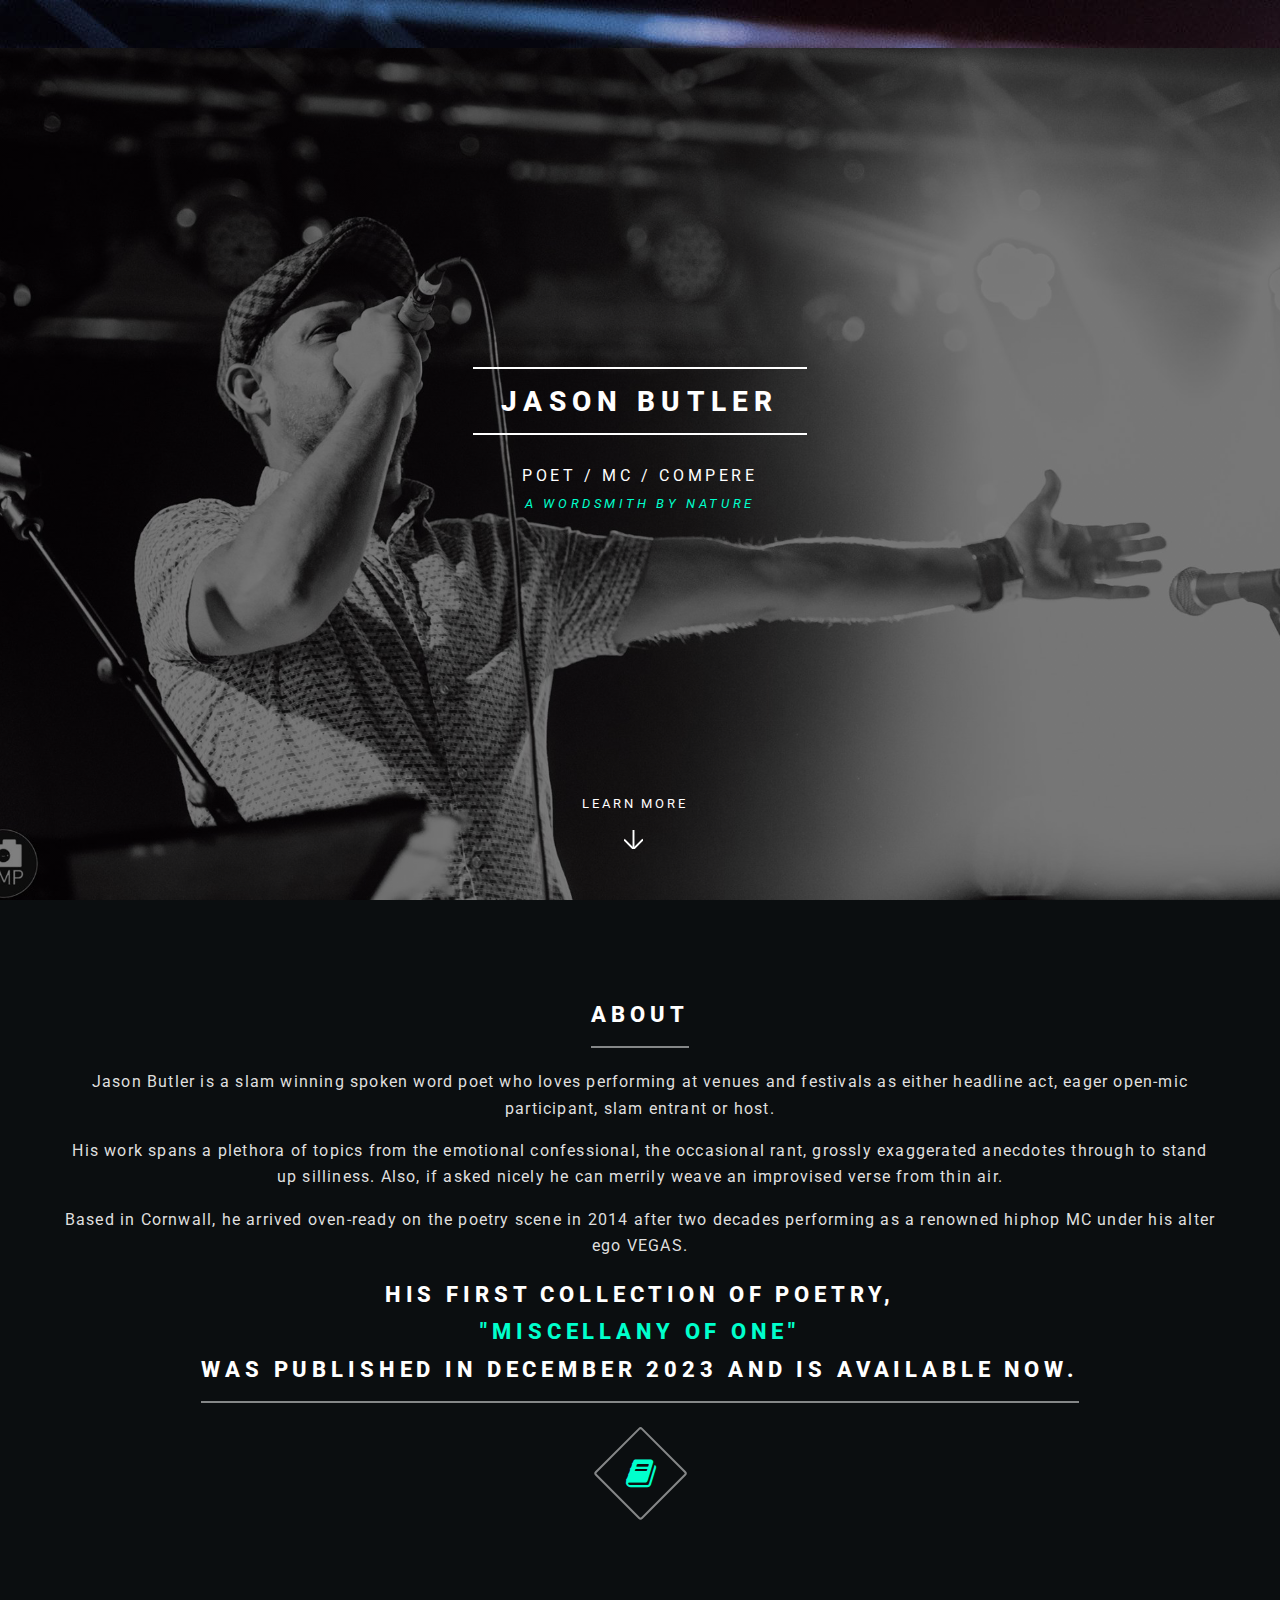
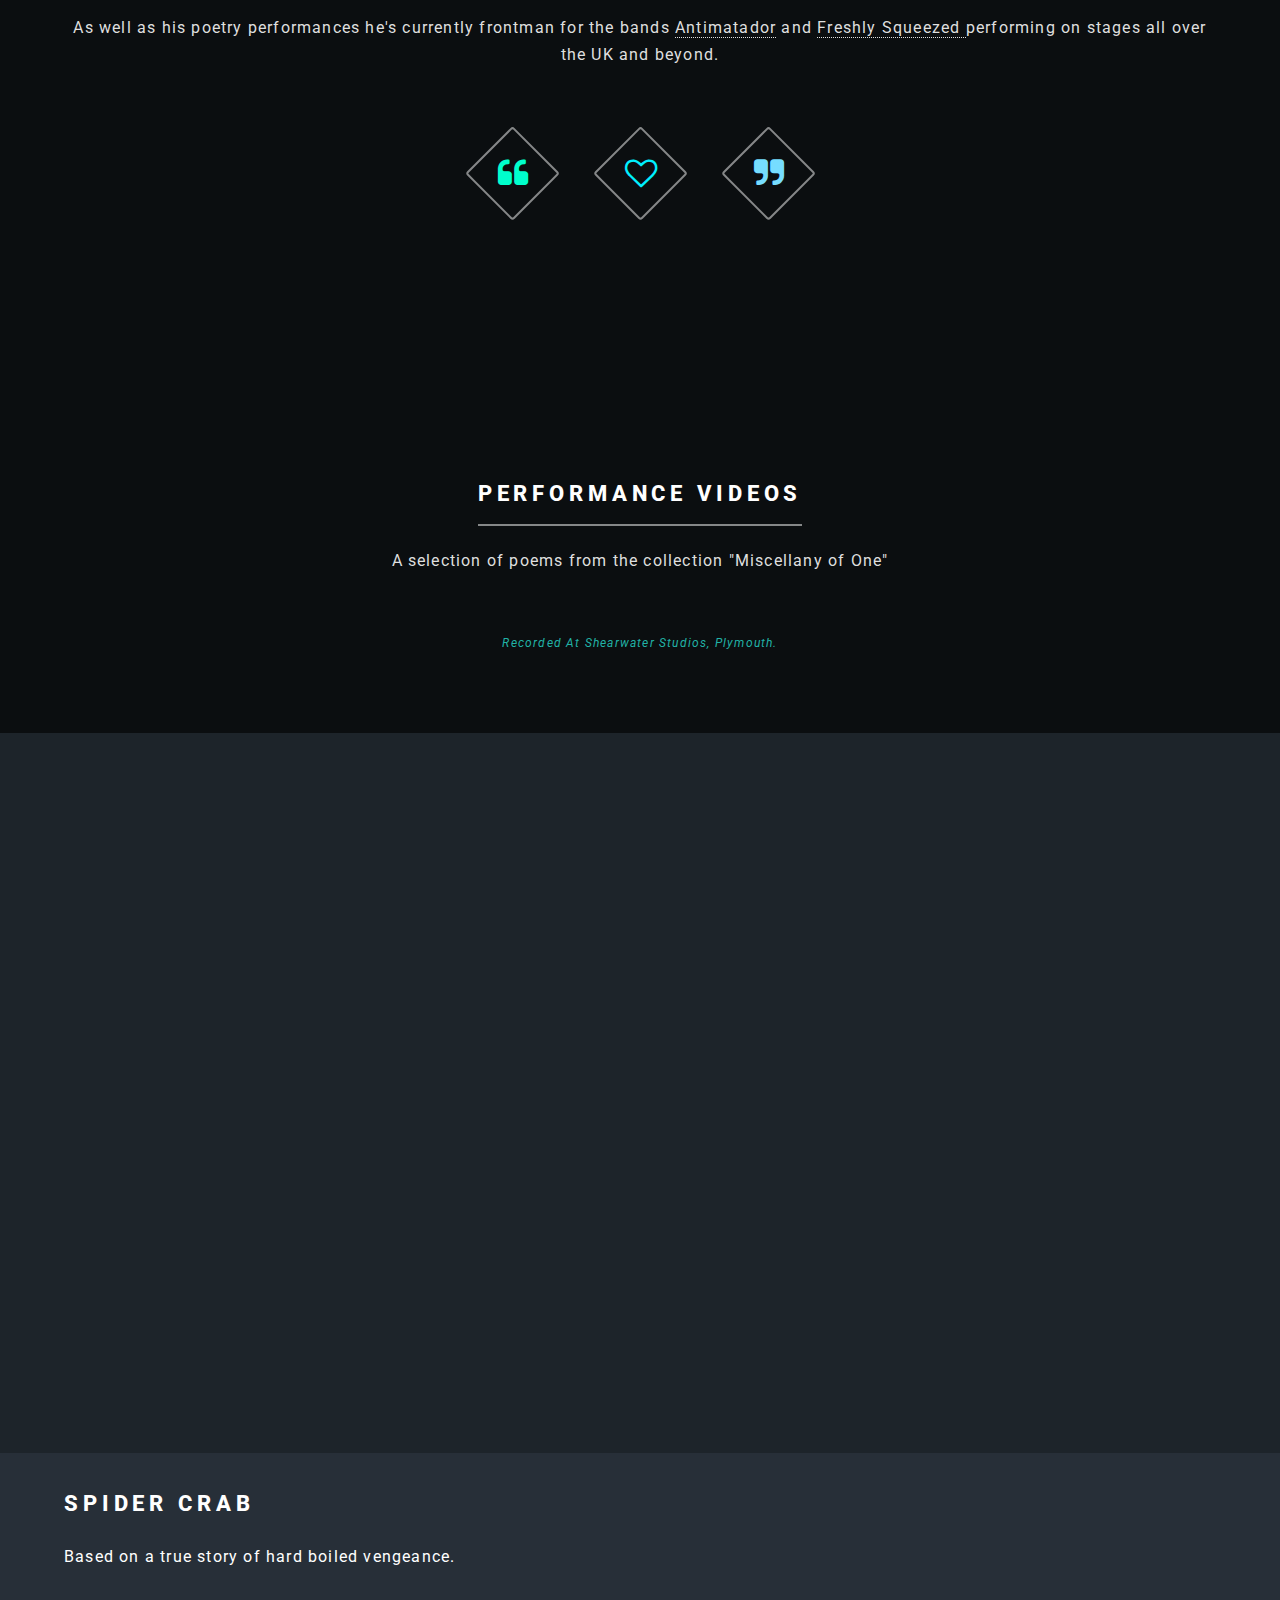
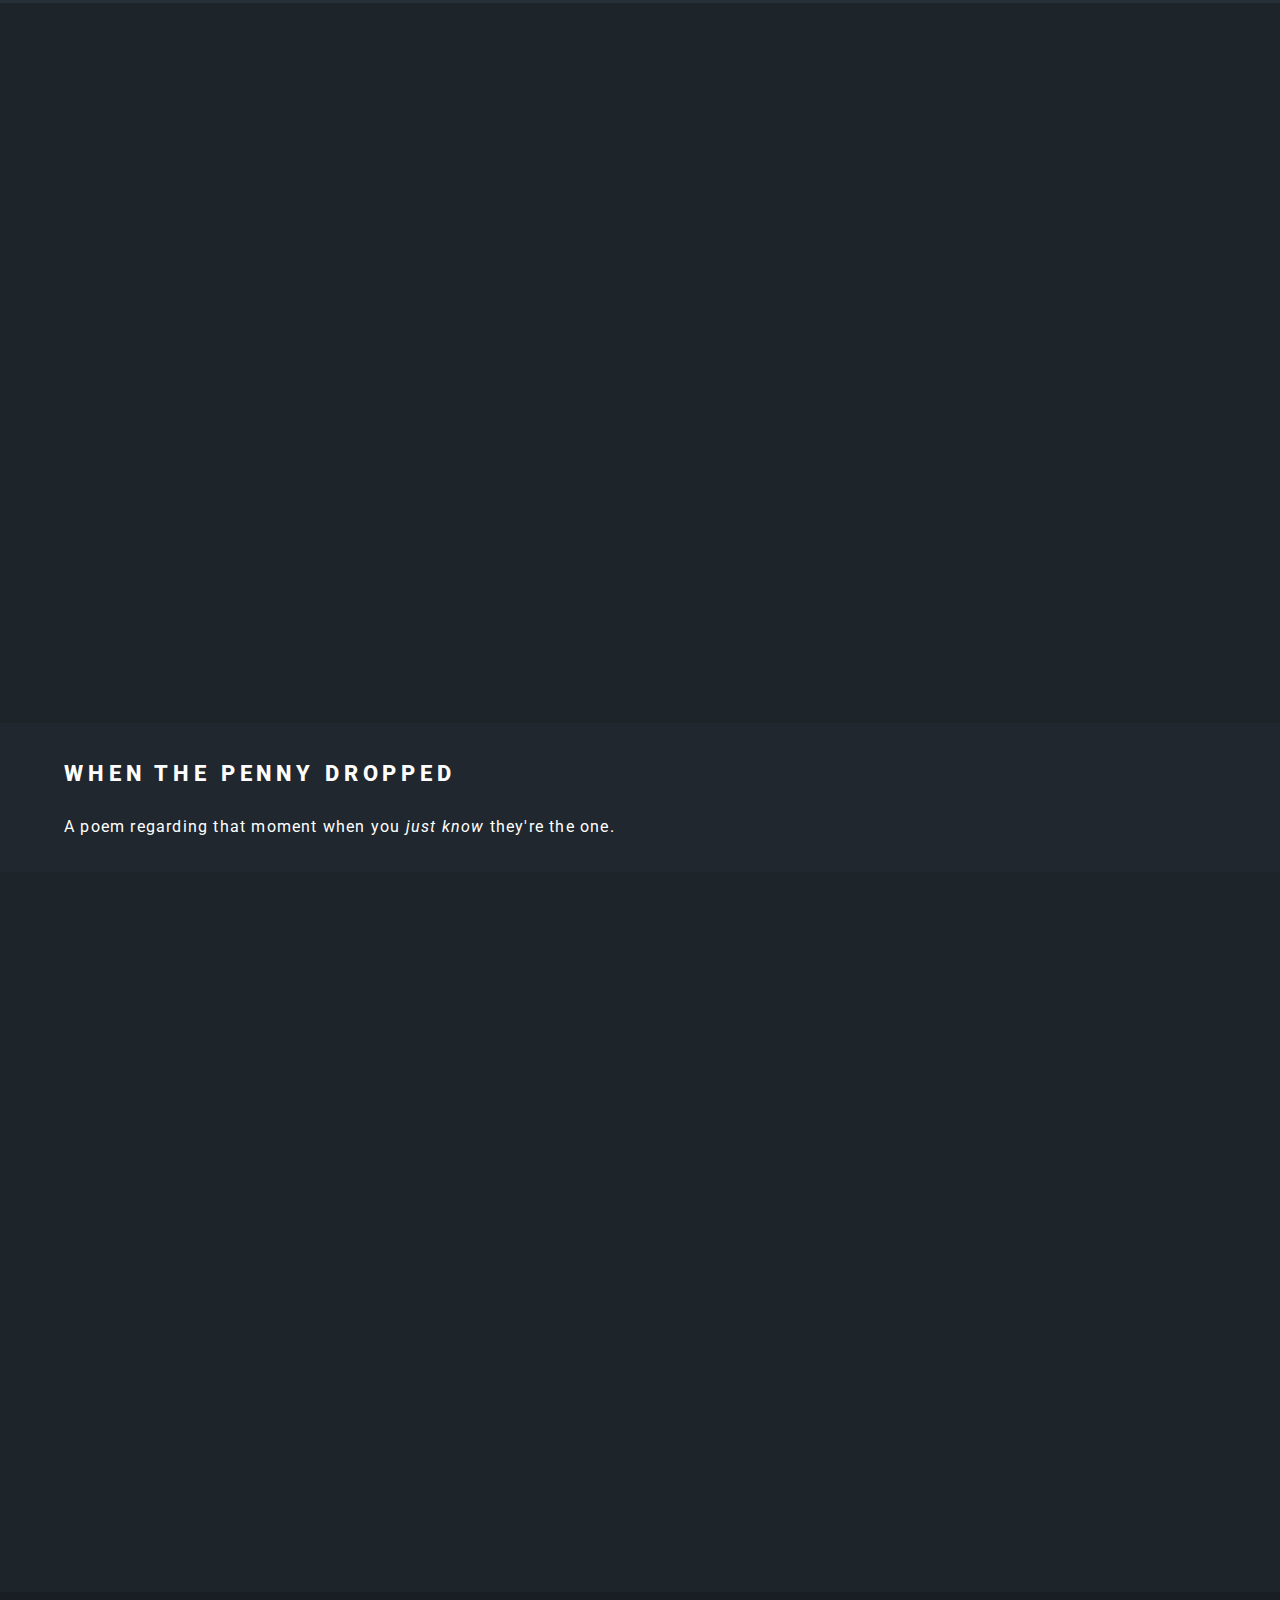
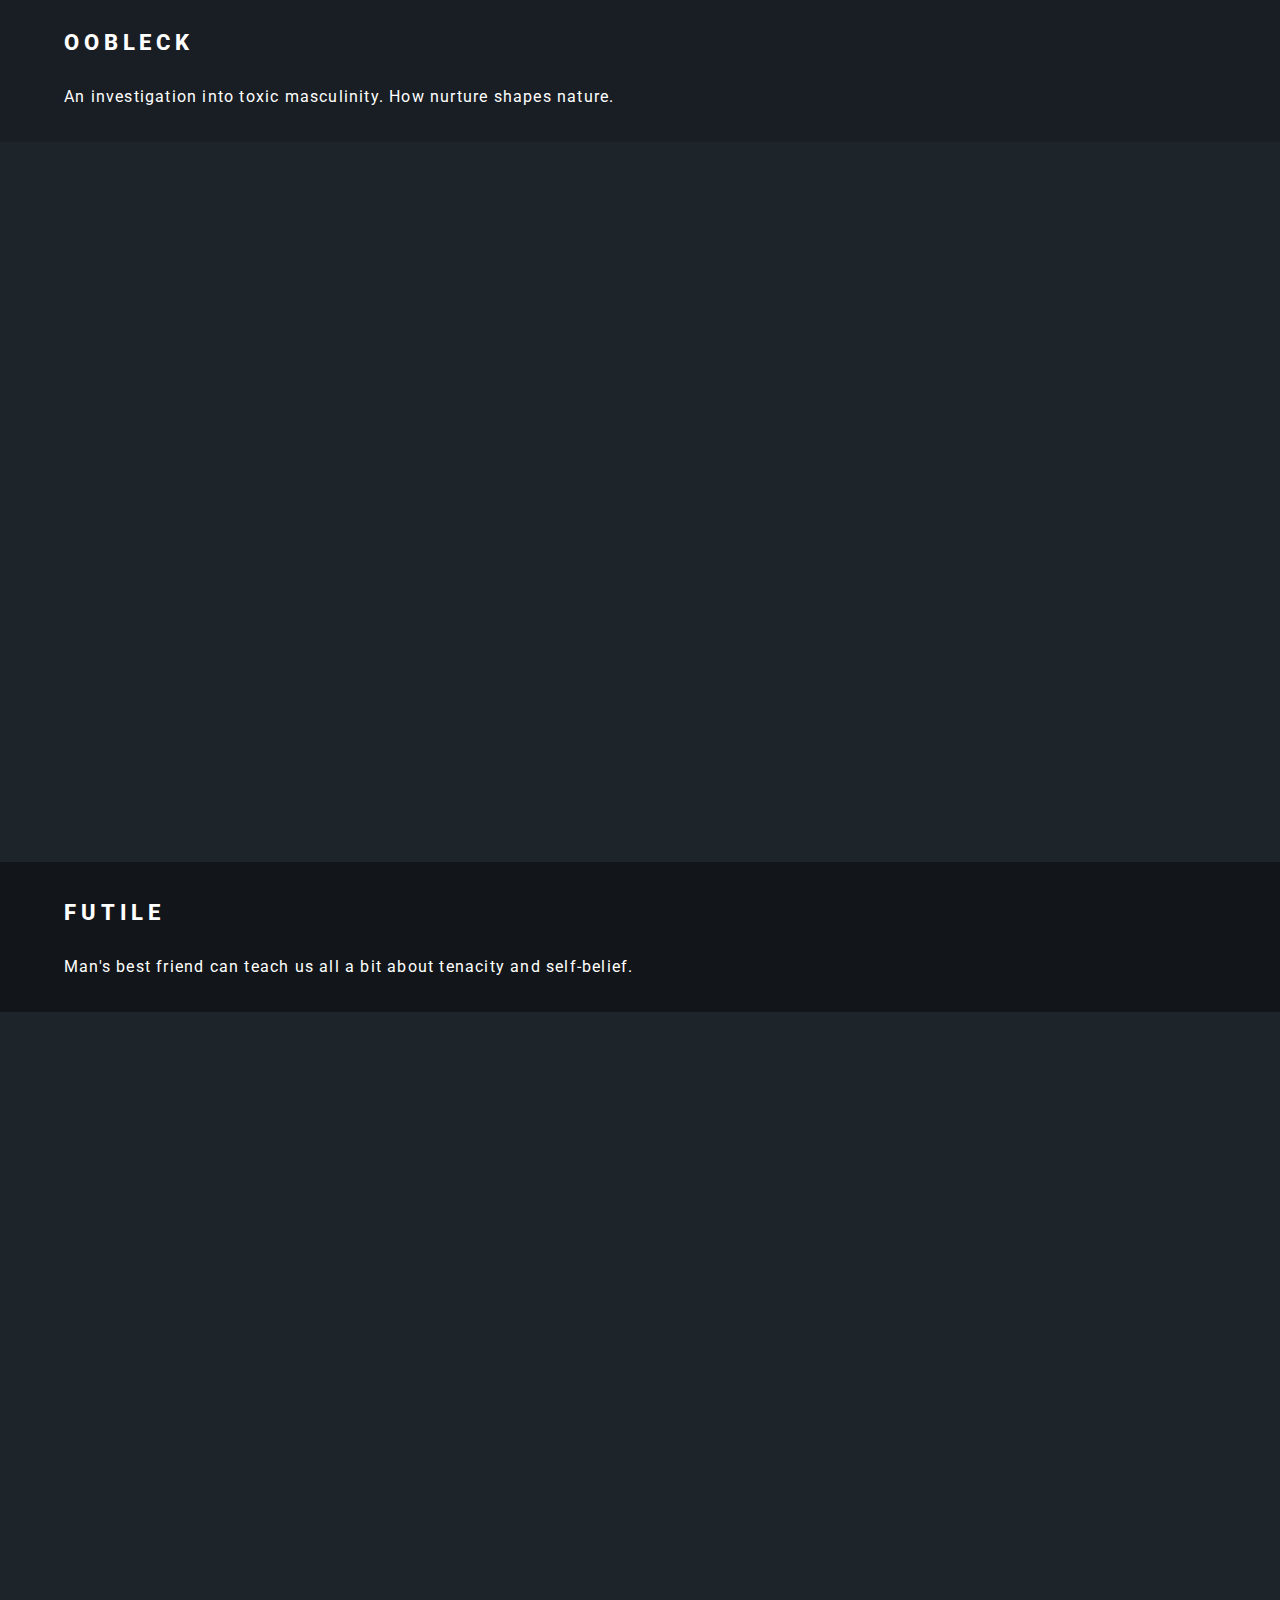
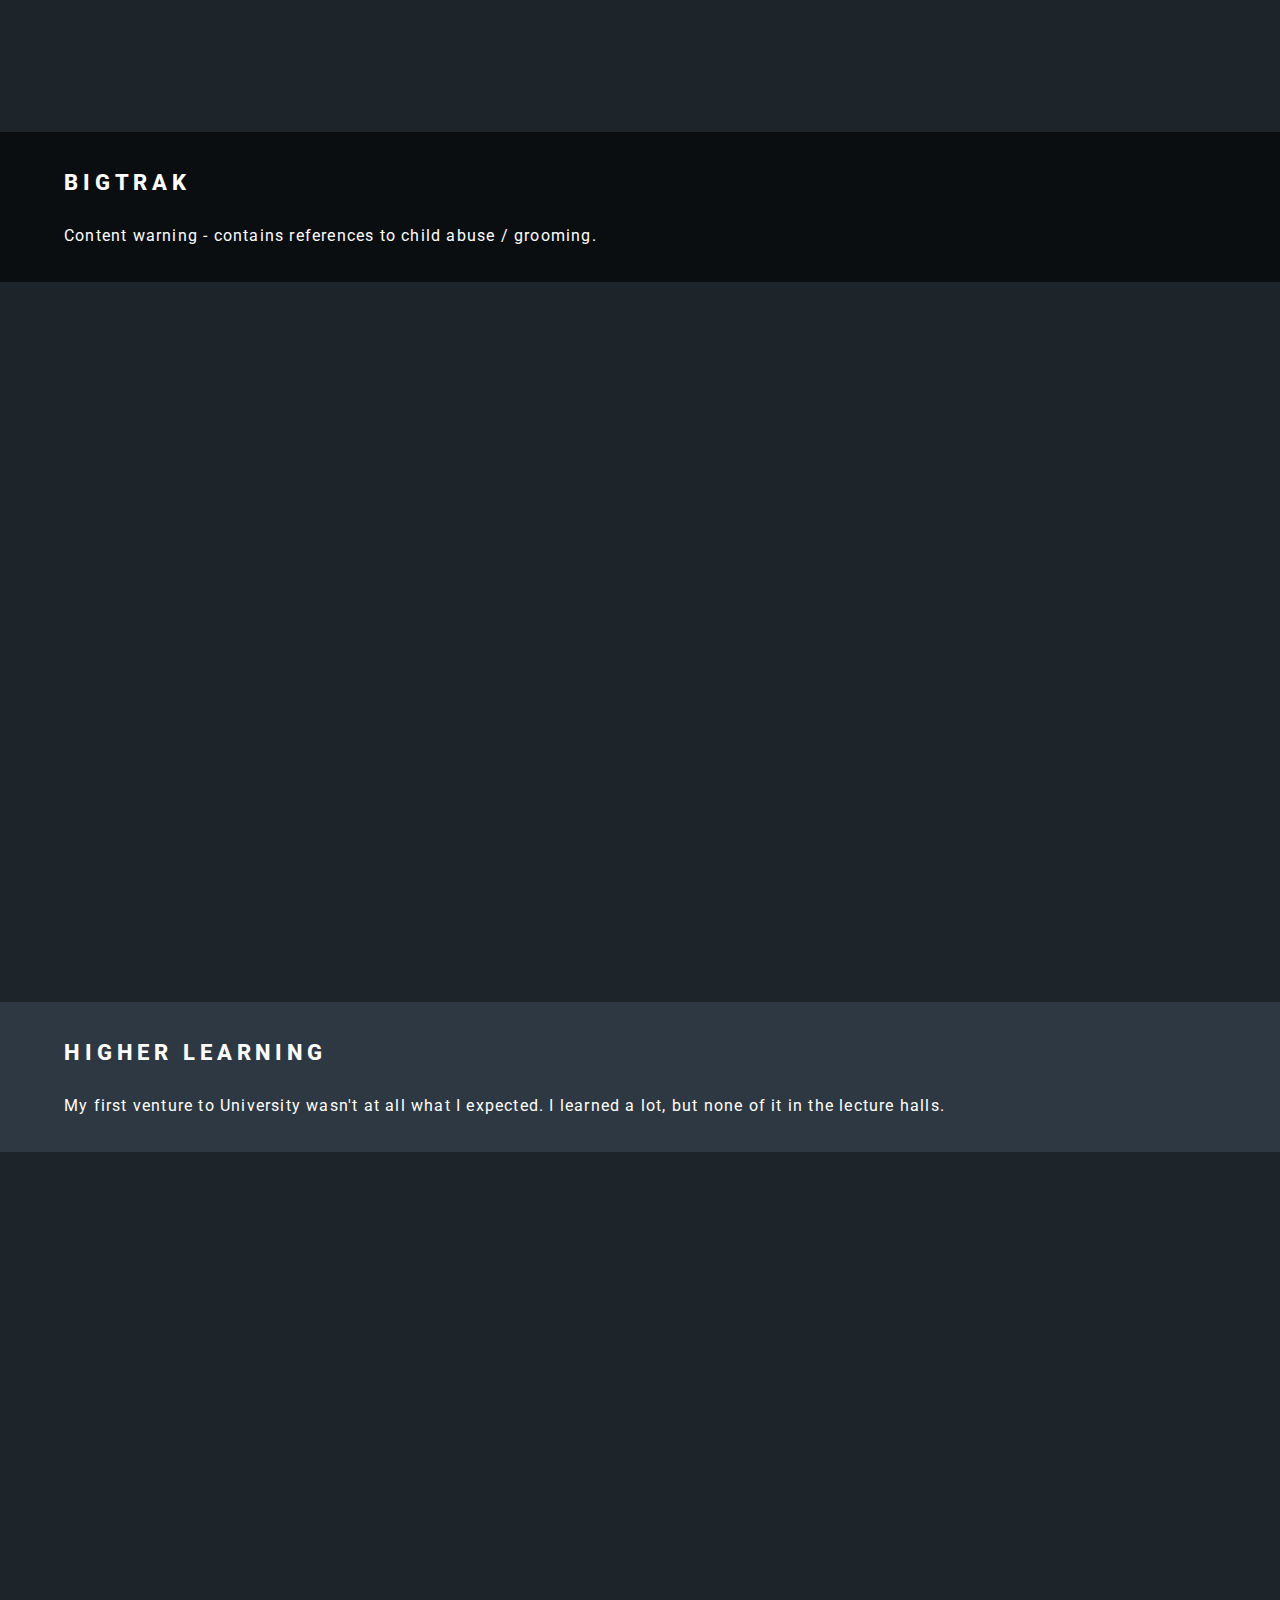
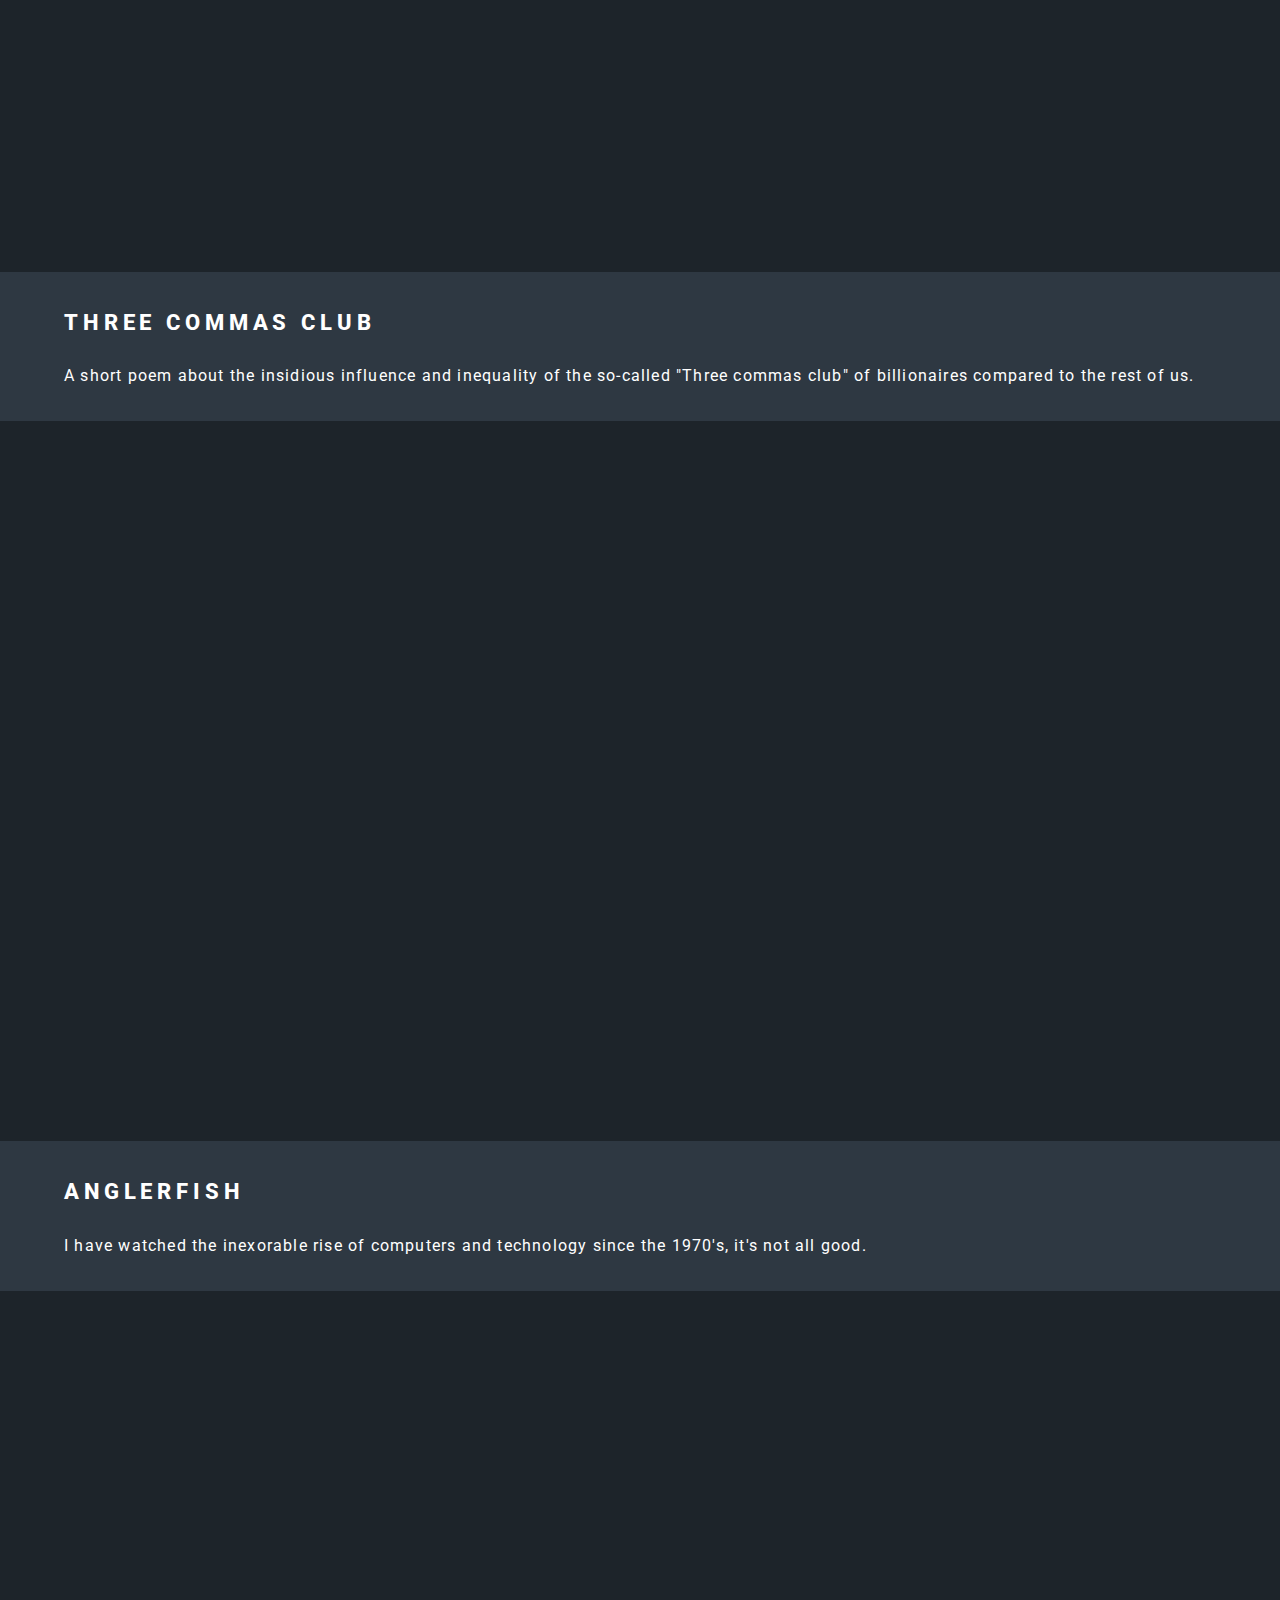
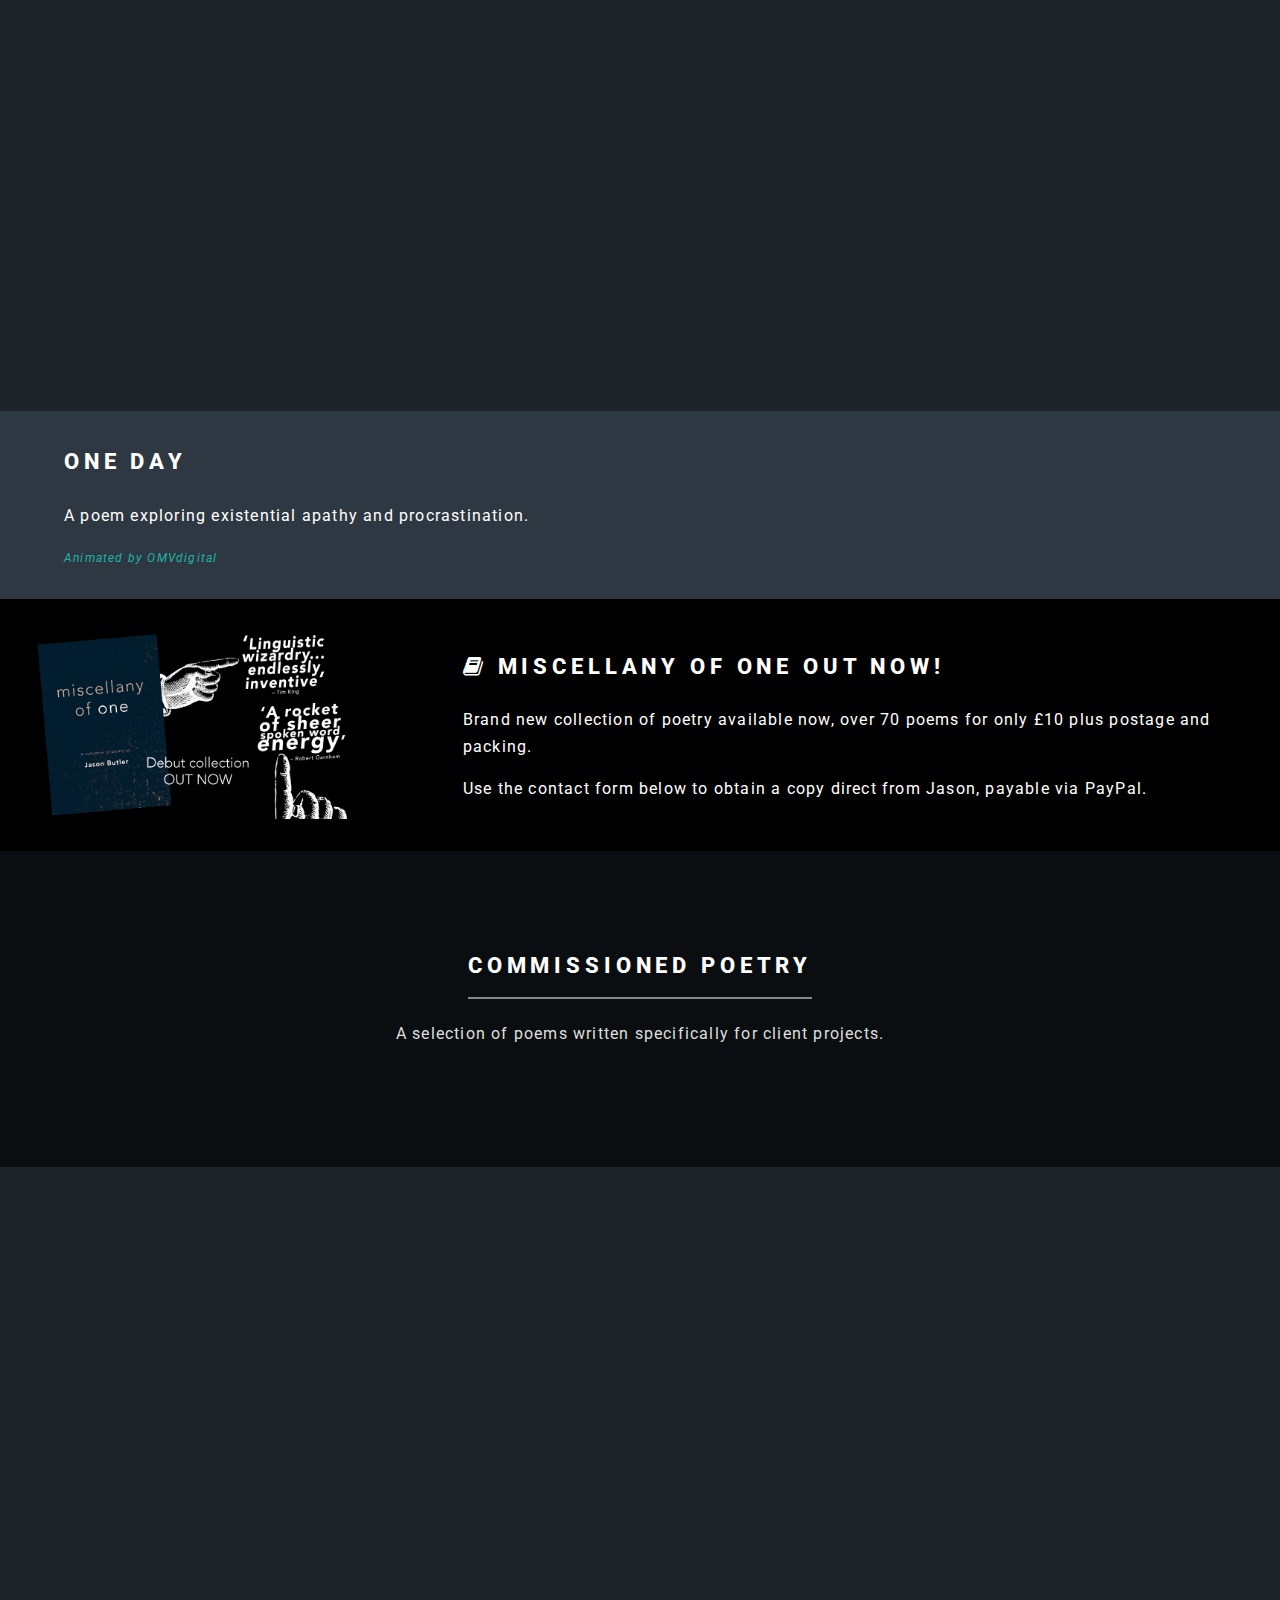
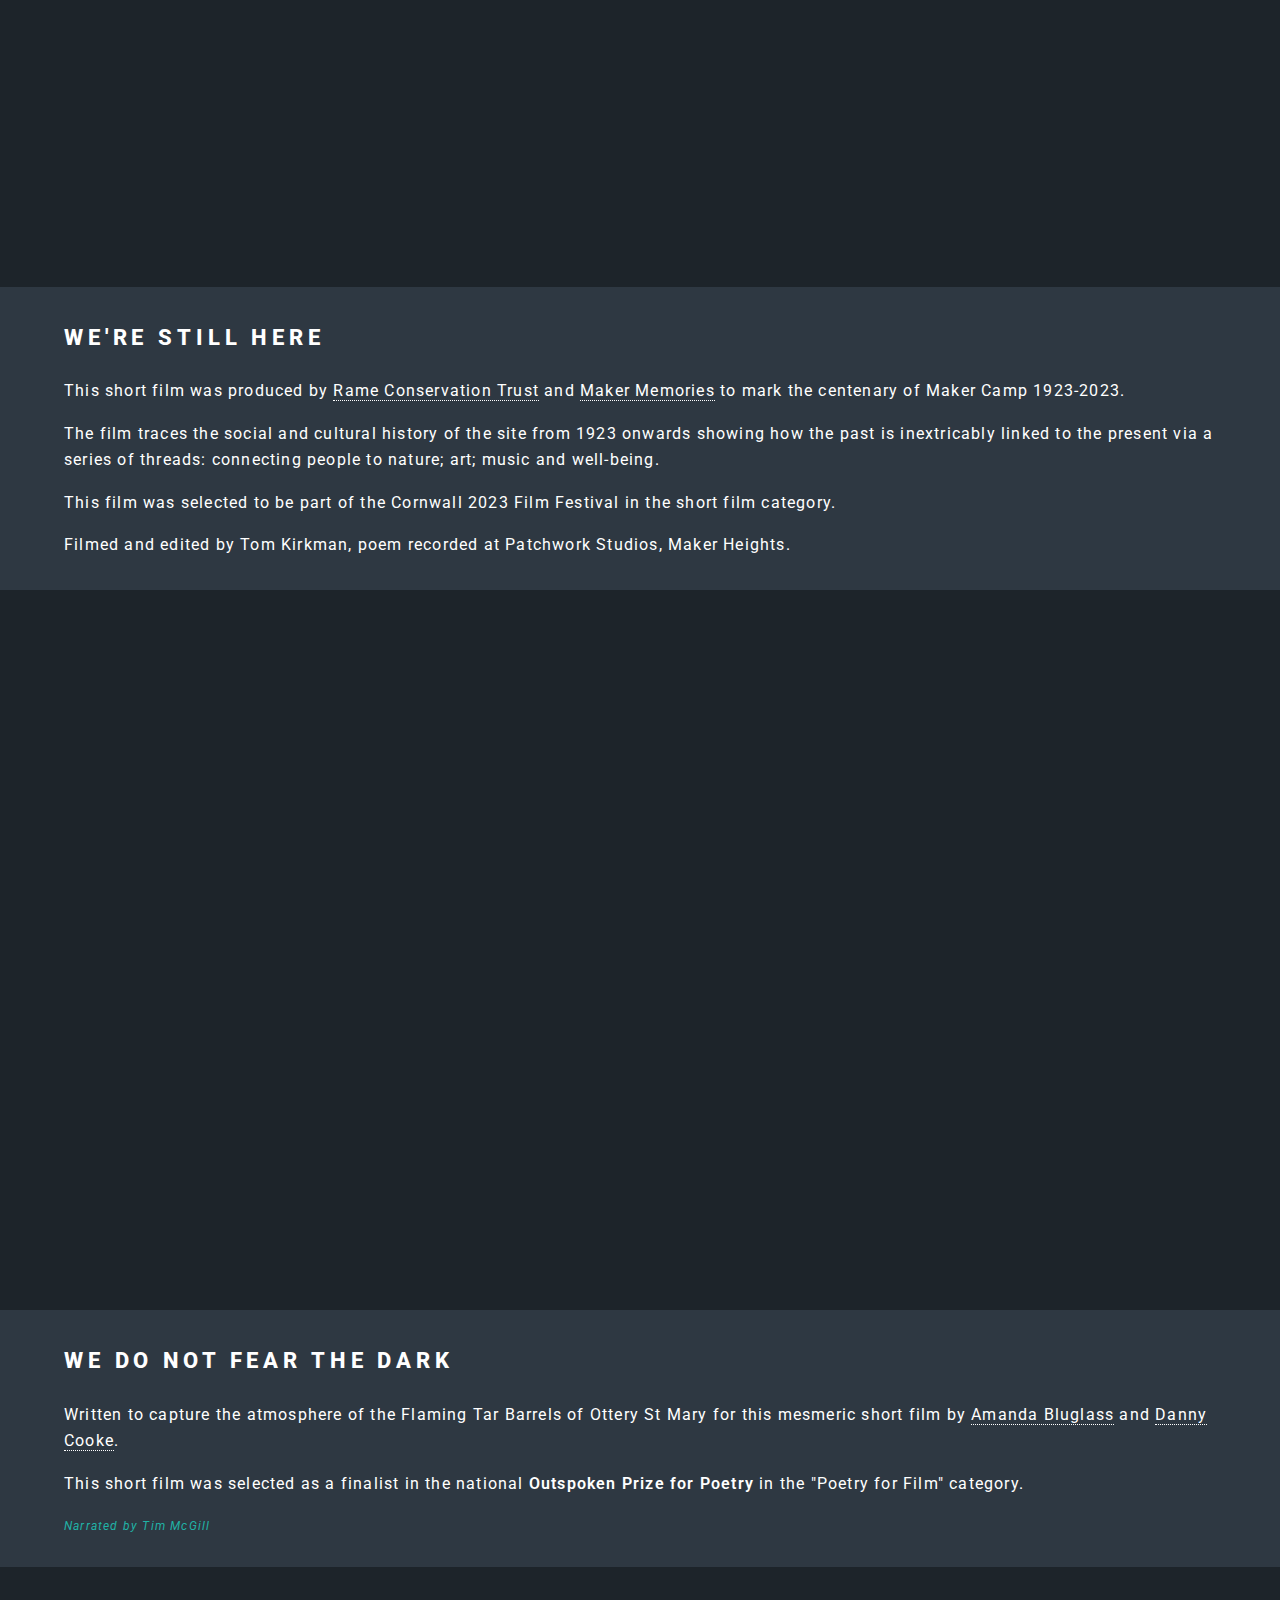
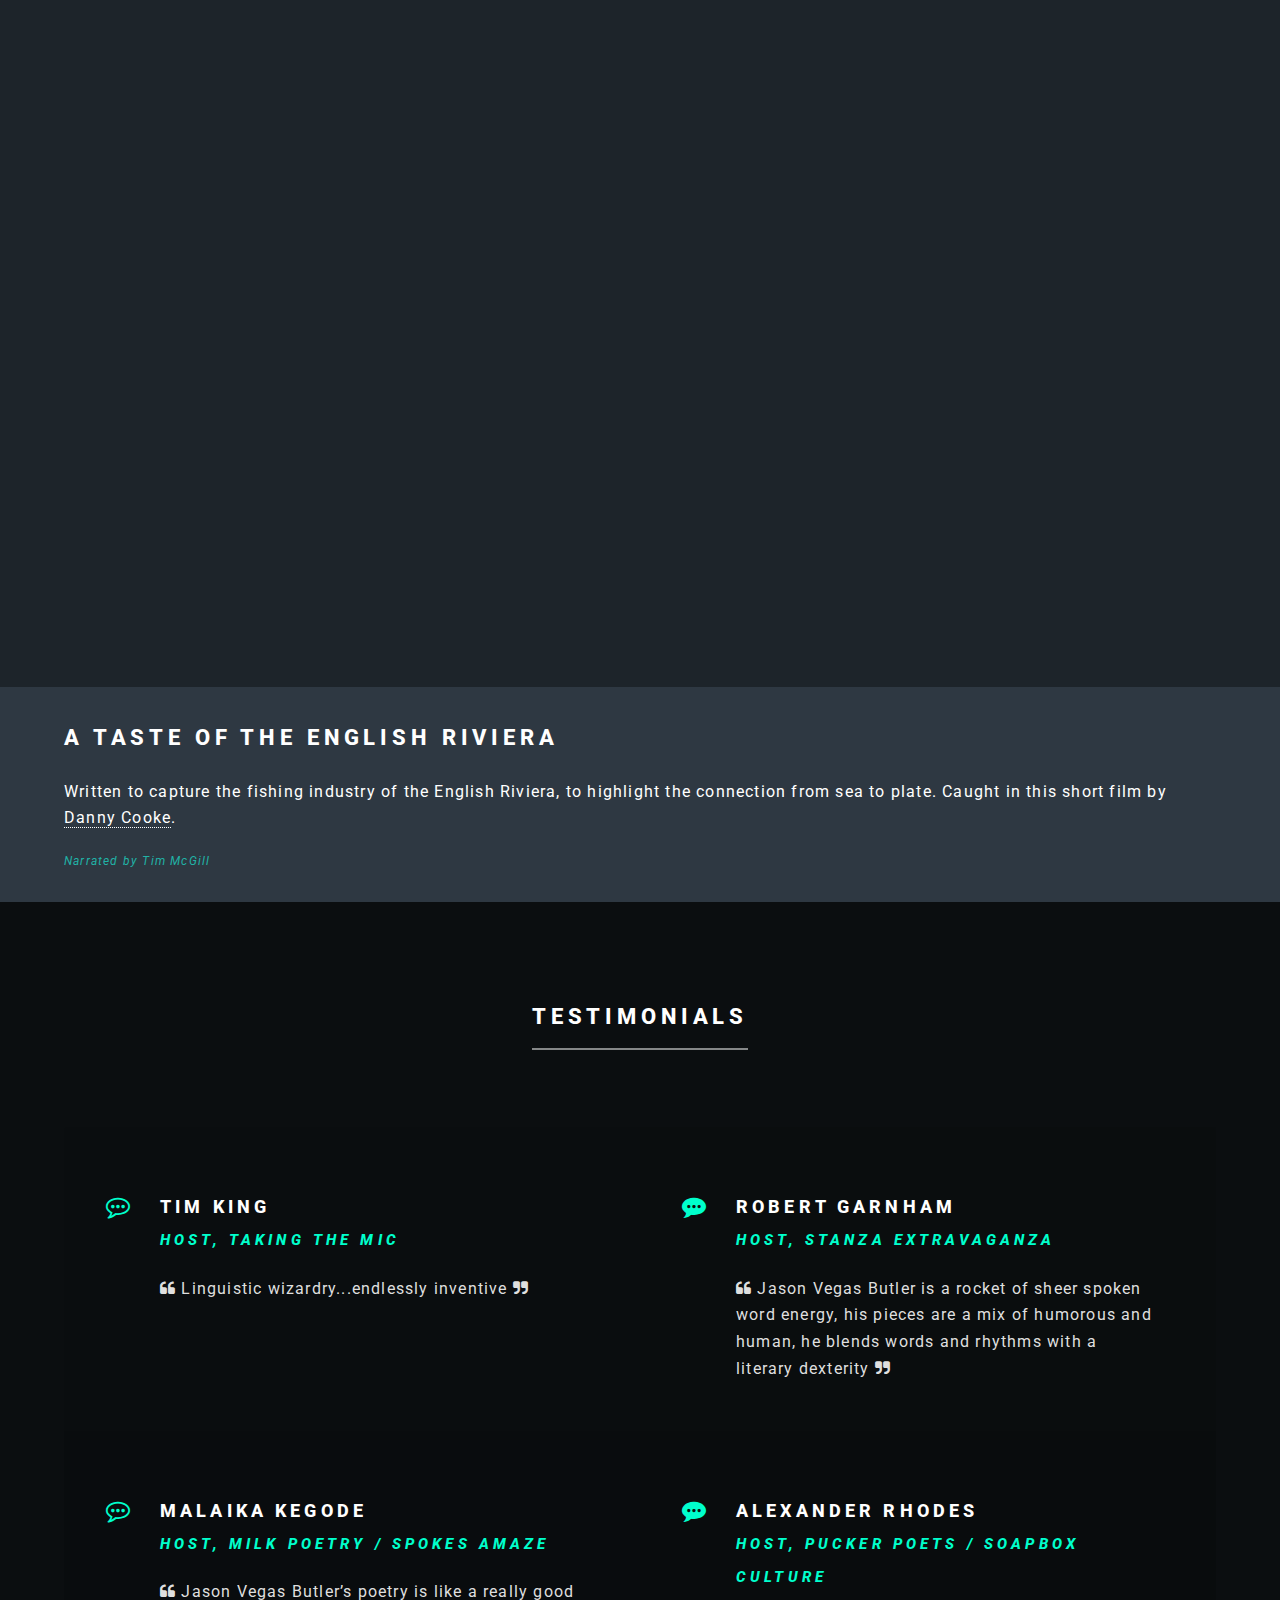
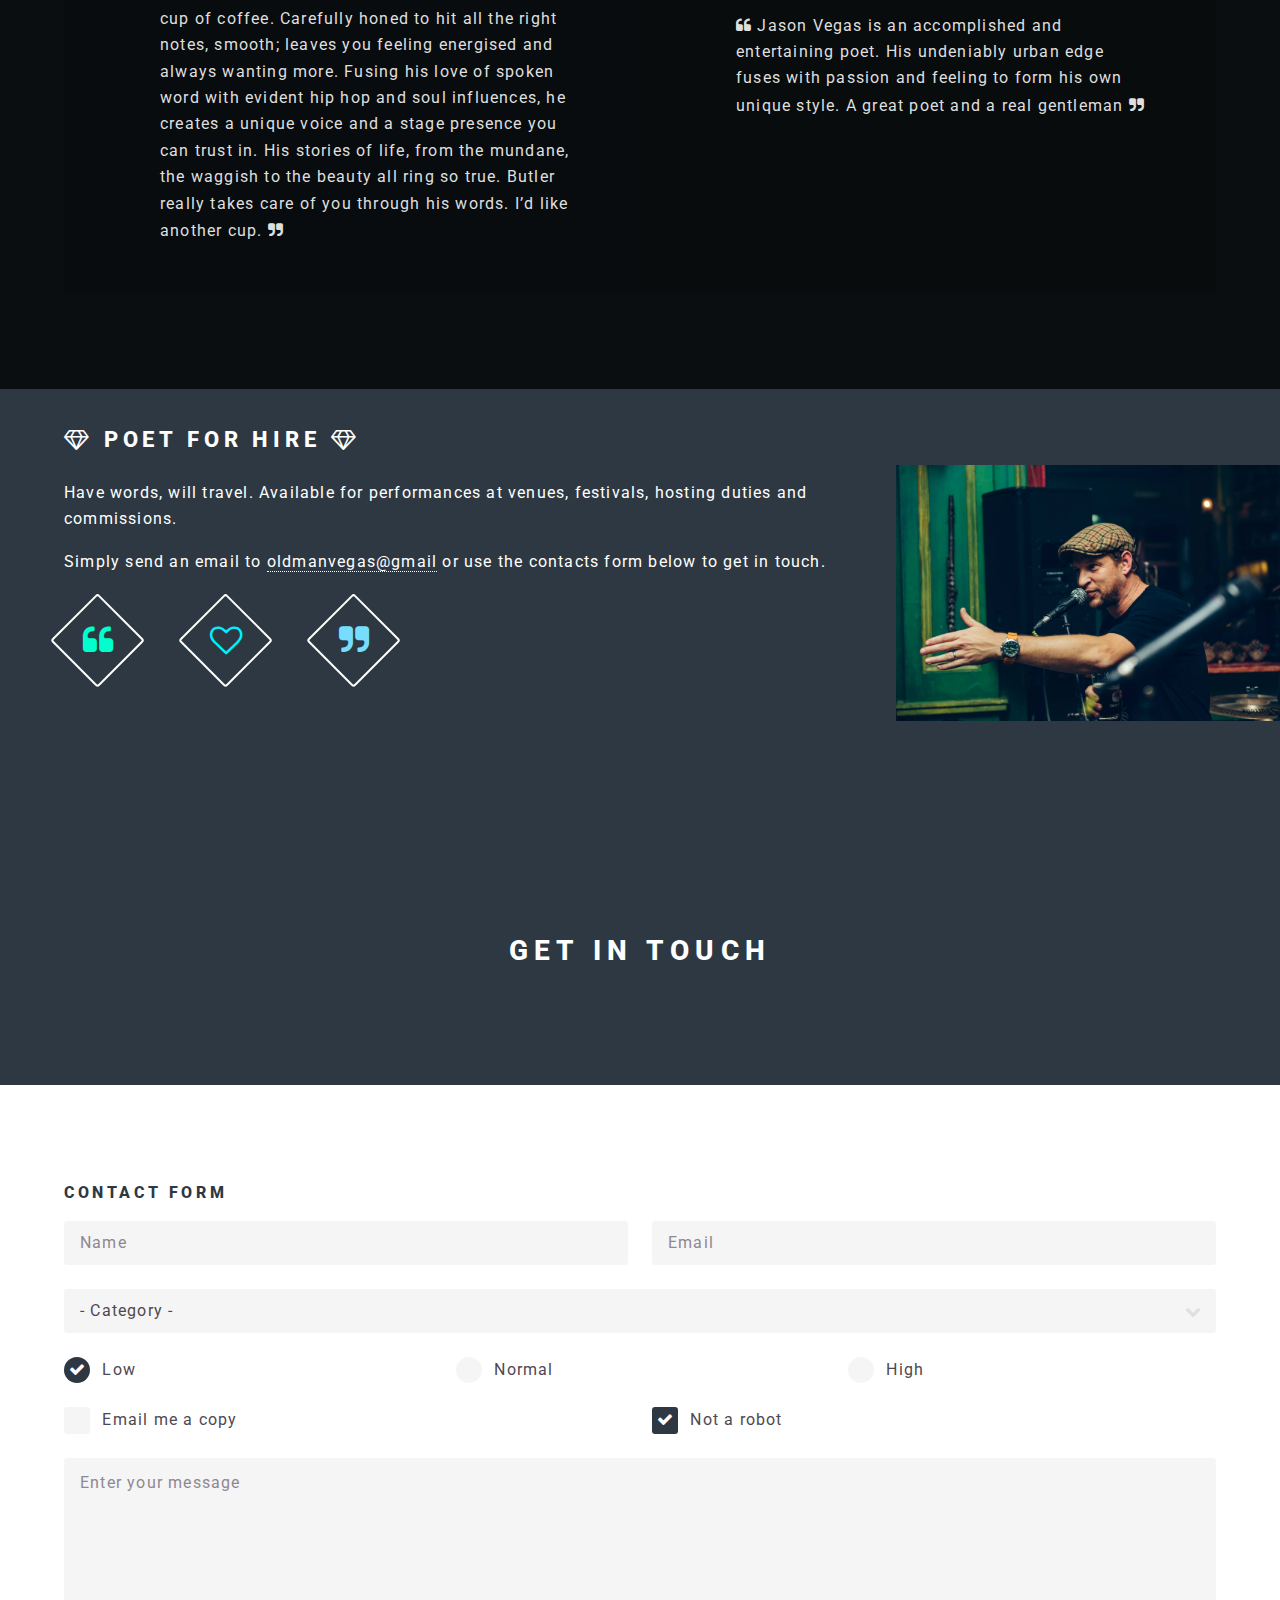
==== index.html @ 1f4b375e "Update index.html" ====
<!DOCTYPE HTML>
<!--
	Spectral by HTML5 UP
	html5up.net | @ajlkn
	Free for personal and commercial use under the CCA 3.0 license (html5up.net/license)
-->
<html>
	<head>
		<title>VEGAS:poet</title>
		<meta charset="utf-8" />
		<meta name="viewport" content="width=device-width, initial-scale=1" />
		<!--[if lte IE 8]><script src="assets/js/ie/html5shiv.js"></script><![endif]-->
		<link rel="stylesheet" href="assets/css/main.css" />
		<!--[if lte IE 8]><link rel="stylesheet" href="assets/css/ie8.css" /><![endif]-->
		<!--[if lte IE 9]><link rel="stylesheet" href="assets/css/ie9.css" /><![endif]-->
	</head>
	<body class="landing">

		<!-- Page Wrapper -->
			<div id="page-wrapper">

				<!-- Header -->
					<header id="header" class="alt">
						<h1><a href="index.html">Jason VEGAS Butler</a></h1>
					</header>

				<!-- Banner -->
					<section id="banner">
						<div class="inner">
							<h2>Jason Butler</h2>
							<p>Poet / MC / Compere<br />
								<span class="byline">A wordsmith by nature</span><br />
							</p>
							
						</div>
						<a href="#one" class="more scrolly">Learn More</a>
					</section>

				<!-- One -->
					<section id="one" class="wrapper style1 special">
						<div class="inner">
							<header class="major">
								<h2>ABOUT</h2>
								<p>Jason Butler is a slam winning spoken word poet who loves performing at venues and festivals as either headline act, eager open-mic participant, slam entrant or host.</p><p>
								His work spans a plethora of topics from the emotional confessional, the occasional rant, grossly exaggerated anecdotes through to stand up silliness. Also, if asked nicely he can merrily weave an improvised verse from thin air.</p><p>Based in Cornwall, he arrived oven-ready on the poetry scene in 2014 after two decades performing as a renowned hiphop MC under his alter ego VEGAS.</p>
								
								<h2>His first collection of poetry, <br><span style="color: #00ffcc;">"Miscellany of One"</span><br> was published in December 2023 and is available now.</h2>
								<ul class="icons major">
									<li><span class="icon fa-book major style1"></span></li>
								</ul>
								<p>As well as his poetry performances he's currently frontman for the bands <a href="https://www.youtube.com/channel/UCBSH1g_Qw-rCexPm3fq7FTA" target="_blank">Antimatador</a> and <a href="https://www.freshlysqueezedfunk.com/" target="_blank">Freshly Squeezed </a>performing on stages all over the UK and beyond.</p>
							</header>
							<ul class="icons major">
								<li><span class="icon fa-quote-left major style1"></span></li>
								<li><span class="icon fa-heart-o major style2"></span></li>
								<li><span class="icon fa-quote-right major style3"></span></li>
							</ul>
						</div>
					</section>

					

				<!-- Two -->
					<section class="wrapper style1 special">			
							<div class="content">
								<header class="major">
									<h2>PERFORMANCE VIDEOS</h2>									
								<p>A selection of poems from the collection "Miscellany of One"</p>				
								</header>
								<p class="lastChild">Recorded At Shearwater Studios, Plymouth.</p>	
							</div>
					</section>

					<section id="two" class="wrapper alt style2">
							<div class="video-responsive">
								<iframe width="560" height="315" src="https://www.youtube.com/embed/yMNTeeLfVYQ?si=ME_jdHChpSMfknsL" title="YouTube video player" frameborder="0" allow="accelerometer; autoplay; clipboard-write; encrypted-media; gyroscope; picture-in-picture; web-share"></iframe>	
							</div>
							<section class="spotlight">
							
							<div class="content">
										<h2>Spider crab</h2>
										<p>Based on a true story of hard boiled vengeance.</p>
									</div>
						</section>

						<div class="video-responsive">
								<iframe width="560" height="315" src="https://www.youtube.com/embed/l6h83scxBjs?si=_Sy1UK_JG9LeKXEC" title="YouTube video player" frameborder="0" allow="accelerometer; autoplay; clipboard-write; encrypted-media; gyroscope; picture-in-picture; web-share" allowfullscreen></iframe>
							</div>
							<section class="spotlight">
							
							<div class="content">
								<h2>When the penny dropped</h2>
								<p>A poem regarding that moment when you <em>just know</em> they're the one.</p>
							</div>
						</section>

						<div class="video-responsive">
								<iframe width="560" height="315" src="https://www.youtube.com/embed/6mC0WFJyuO0?si=ZXGPB1icM4bymVqI" title="YouTube video player" frameborder="0" allow="accelerometer; autoplay; clipboard-write; encrypted-media; gyroscope; picture-in-picture; web-share" allowfullscreen></iframe>
							</div>
							<section class="spotlight">					
							
							<div class="content">
								<h2>Oobleck</h2>
								<p>An investigation into toxic masculinity. How nurture shapes nature.</p>
							</div>
						</section>

						<div class="video-responsive">
								<iframe width="560" height="315" src="https://www.youtube.com/embed/_G14hNu9dqs?si=Cqw3aIQZlJmVdPrQ&amp;controls=0" title="YouTube video player" frameborder="0" allow="accelerometer; autoplay; clipboard-write; encrypted-media; gyroscope; picture-in-picture; web-share" allowfullscreen></iframe>
							</div>
							<section class="spotlight">					
							
							<div class="content">
								<h2>Futile</h2>
								<p>Man's best friend can teach us all a bit about tenacity and self-belief.</p>
							</div>
						</section>

						<div class="video-responsive">
								<iframe width="560" height="315" src="https://www.youtube.com/embed/rXtJ8RLivkg?si=jG00Gouynx_YvYgu&amp;controls=0" title="YouTube video player" frameborder="0" allow="accelerometer; autoplay; clipboard-write; encrypted-media; gyroscope; picture-in-picture; web-share" allowfullscreen></iframe>
							</div>
							<section class="spotlight">					
							
							<div class="content">
								<h2>Bigtrak</h2>
								<p>Content warning - contains references to child abuse / grooming.</p>
							</div>
						</section>

						<div class="video-responsive">
								<iframe width="560" height="315" src="https://www.youtube.com/embed/gW9Nd-ZIqDY?si=gF1ws8vkz6ijzdPU&amp;controls=0" title="YouTube video player" frameborder="0" allow="accelerometer; autoplay; clipboard-write; encrypted-media; gyroscope; picture-in-picture; web-share" allowfullscreen></iframe>
							</div>
							<section class="spotlight">					
							
							<div class="content">
								<h2>Higher Learning</h2>
								<p>My first venture to University wasn't at all what I expected. I learned a lot, but none of it in the lecture halls.</p>
							</div>
						</section>

						<div class="video-responsive">
								<iframe width="560" height="315" src="https://www.youtube.com/embed/1a_L50laK9g?si=DNvobMNy0jCb3S9f" title="YouTube video player" frameborder="0" allow="accelerometer; autoplay; clipboard-write; encrypted-media; gyroscope; picture-in-picture; web-share" allowfullscreen></iframe>
							</div>
							<section class="spotlight">					
							
							<div class="content">
								<h2>Three Commas Club</h2>
								<p>A short poem about the insidious influence and inequality of the so-called "Three commas club" of billionaires compared to the rest of us.</p>
							</div>
						</section>

						<div class="video-responsive">
								<iframe width="560" height="315" src="https://www.youtube.com/embed/W79eyK75B-8?si=horVhCDaN9ZNIw76" title="YouTube video player" frameborder="0" allow="accelerometer; autoplay; clipboard-write; encrypted-media; gyroscope; picture-in-picture; web-share" allowfullscreen></iframe>
							</div>
							<section class="spotlight">					
							
							<div class="content">
								<h2>Anglerfish</h2>
								<p>I have watched the inexorable rise of computers and technology since the 1970's, it's not all good.</p>
							</div>
						</section>

						
						


							<div class="video-responsive">
								<iframe width="560" height="315" src="https://www.youtube.com/embed/6eRnVLKAtA8" frameborder="0" allowfullscreen></iframe>
							</div>
							<section class="spotlight">
								
								<div class="content">
									<h2>One Day</h2>
									<p>A poem exploring existential apathy and procrastination.</p>
									<p class="lastChild">Animated by OMVdigital</p>
								</div>
							</section>

							<section class="spotlight" style="background-color: black;">
								<div class="image" style="padding: 2em;"><img src="images/bookCoverPromo.png" alt="" /></div>
								<div class="content" >
									
									<h2><span class="icon fa-book"></span> Miscellany of One OUT NOW!</h2>
									<p>Brand new collection of poetry available now, over 70 poems for only £10 plus postage and packing.</p>
									<p>Use the contact form below to obtain a copy direct from Jason, payable via PayPal.</p>
								</div>
							</section>
						<!--
							Poetry commissions

						-->

						<section class="wrapper style1 special">				
							<div class="content">
								<header class="major">
									<h2>COMMISSIONED POETRY</h2>
									<p>A selection of poems written specifically for client projects.</p>			
								</header>
							</div>
						</section>

						<div class="video-responsive">
								<iframe width="560" height="315" src="https://www.youtube.com/embed/pv1Lx3lICxk?si=_ssUXP_IlWO9SyBU" title="YouTube video player" frameborder="0" allow="accelerometer; autoplay; clipboard-write; encrypted-media; gyroscope; picture-in-picture; web-share" allowfullscreen></iframe>
							</div>	
							<section class="spotlight">
							
							
							<div class="content">
								<h2>We're Still Here</h2>
								<p>This short film was produced by <a href="www.rameconservationtrust.org.uk" target="_blank">Rame Conservation Trust</a> and <a href="www.makermemories.org" target="_blank">Maker Memories</a> to mark the centenary of Maker Camp 1923-2023. 
									<p>The film traces the social and cultural history of the site from 1923 onwards showing how the past is inextricably linked to the present via a series of threads: connecting people to nature; art; music and well-being.</p>
									<p>This film was selected to be part of the Cornwall 2023 Film Festival in the short film category.</p>
								
								<p>Filmed and edited by Tom Kirkman, poem recorded at Patchwork Studios, Maker Heights.</p>
							</div>					
						</section>
							
						<div class="video-responsive">
								<iframe src="https://player.vimeo.com/video/312922113?color=ffffff&portrait=0" frameborder="0" webkitallowfullscreen mozallowfullscreen allowfullscreen></iframe>
							</div>
							<section class="spotlight">
							
								
							<div class="content">
								<h2>We Do Not Fear the Dark</h2>
								<p>Written to capture the atmosphere of the Flaming Tar Barrels of Ottery St Mary for this mesmeric short film by <a href="https://www.amandabluglass.co.uk/" target="_blank">Amanda Bluglass</a> and <a href="https://vimeo.com/dannycooke" target="_blank">Danny Cooke</a>.
								</p>
								<p>This short film was selected as a finalist in the national <strong>Outspoken Prize for Poetry</strong> in the "Poetry for Film" category. </p><p class="lastChild">Narrated by Tim McGill</p>
							</div>					
						</section>

						

						<div class="video-responsive">
								<iframe src="https://player.vimeo.com/video/651110750?h=f3e4a16cea&title=0&byline=0&portrait=0" width="640" height="320" frameborder="0" allow="autoplay; fullscreen; picture-in-picture" allowfullscreen></iframe>

							</div>
							<section class="spotlight">
							
								
							<div class="content">
								<h2>A Taste of the English Riviera</h2>
								<p>Written to capture the fishing industry of the English Riviera, to highlight the connection from sea to plate. Caught in this short film by <a href="https://vimeo.com/dannycooke" target="_blank">Danny Cooke</a>.
								</p>
								<p class="lastChild">Narrated by Tim McGill</p>
							</div>					
						</section>


							
						
						<section id="three" class="wrapper style1 special">
						<div class="inner">
							<header class="major">
								<h2>Testimonials</h2>

							</header>
							<ul class="features">
								
								<li class="icon fa-commenting-o">
									<h3>Tim King<br><span class="byline"> Host, Taking The Mic</span></h3>
									<p><span class="icon fa-quote-left "></span> Linguistic wizardry...endlessly inventive <span class="icon fa-quote-right "></span></p>
								</li>
								<li class="icon fa-commenting">
									<h3>Robert Garnham<br><span class="byline"> Host, Stanza Extravaganza</span></h3>
									<p><span class="icon fa-quote-left "></span> Jason Vegas Butler is a rocket of sheer spoken word energy, his pieces are a mix of humorous and human, he blends words and rhythms with a literary dexterity <span class="icon fa-quote-right "></span></p>
								</li>
								
								<li class="icon fa-commenting-o">
									<h3>Malaika Kegode<br><span class="byline"> Host, Milk Poetry / Spokes Amaze</span></h3>
									<p><span class="icon fa-quote-left "></span> Jason Vegas Butler’s poetry is like a really good cup of coffee. Carefully honed to hit all the right notes, smooth; leaves you feeling energised and always wanting more. Fusing his love of spoken word with evident hip hop and soul influences, he creates a unique voice and a stage presence you can trust in. His stories of life, from the mundane, the waggish to the beauty all ring so true. Butler really takes care of you through his words. I’d like another cup. <span class="icon fa-quote-right "></span></p>
								</li>
								<li class="icon fa-commenting">
									<h3>Alexander Rhodes<br><span class="byline"> Host, Pucker Poets / Soapbox Culture</span></h3>
									<p><span class="icon fa-quote-left "></span> Jason Vegas is an accomplished and entertaining poet. His undeniably urban edge fuses with passion and feeling to form his own unique style. A great poet and a real gentleman <span class="icon fa-quote-right "></span></p>
								</li>
								
								
								
							</ul>
						</div>
					</section>	
								
									
						
						
						
						
						
							
							
		
							
						
						
						
						
						








						

						<section class="spotlight">
							<div class="image"><img src="images/bread.jpg" alt="" /></div><div class="content">
								<h2><span class="icon fa-diamond"></span> Poet for hire <span class="icon fa-diamond"></span></h2>
								<p>Have words, will travel. Available for performances at venues, festivals, hosting duties and commissions.</p><p>Simply send an email to <a href="mailto:oldmanvegas@gmail.com">oldmanvegas@gmail</a> or use the contacts form below to get in touch.</p>
								<ul class="icons major">
										<li><span class="icon fa-quote-left major style1"><span class="label">Lorem</span></span></li>
										<li><span class="icon fa-heart-o major style2"><span class="label">Ipsum</span></span></li>
										<li><span class="icon fa-quote-right major style3"><span class="label">Dolor</span></span></li>
									</ul>
							</div>
						</section>
					</section>

				<!-- Three -->
					
				<!-- <section id="one" class="wrapper style1 special">
					<div class="inner">
						<header class="major">
							<h2>I've always <em>liked</em> poetry</h2>
							<p>When I was ten I had my first poem published - it was a poem for Mother's Day which found it's way into the <i>Maidenhead Advertiser</i> alongside an awkward looking photograph of a young waif clutching a pad and pen. <br><strong><em>It was an awful poem</em>.</p>
							<p>In my teens the poetry turned into lyrics, filtered through the prism of a lifelong love of hiphop and its intricate wordplay.</p>
							<p>After over 20 years of performing as an MC, I turned to performing poetry and after numerous slam victories, gigs, festival appearances and hosting <i>RHYMEWARP</i> @ the BBar Plymouth...</p><h2>I <span class="icon fa-heart-o"></span> poetry</h2>
						</header>
						<ul class="icons major">
							<li><span class="icon fa-quote-left major style1"><span class="label">Lorem</span></span></li>
							<li><span class="icon fa-heart-o major style2"><span class="label">Ipsum</span></span></li>
							<li><span class="icon fa-quote-right major style3"><span class="label">Dolor</span></span></li>
						</ul>
					</div>
				</section> -->
				<!-- CTA -->
					
				<article id="main">
						<header>
							<h2>Get in touch</h2>
						</header>
						<section class="wrapper style5">
							<div class="inner">

								<!-- <h3>Lorem ipsum dolor</h3>
								<p>Morbi mattis mi consectetur tortor elementum, varius pellentesque velit convallis. Aenean tincidunt lectus auctor mauris maximus, ac scelerisque ipsum tempor. Duis vulputate ex et ex tincidunt, quis lacinia velit aliquet. Duis non efficitur nisi, id malesuada justo. Maecenas sagittis felis ac sagittis semper. Curabitur purus leo, tempus sed finibus eget, fringilla quis risus. Maecenas et lorem quis sem varius sagittis et a est. Maecenas iaculis iaculis sem. Donec vel dolor at arcu tincidunt bibendum. Interdum et malesuada fames ac ante ipsum primis in faucibus. Fusce ut aliquet justo. Donec id neque ipsum. Integer eget ultricies odio. Nam vel ex a orci fringilla tincidunt. Aliquam eleifend ligula non velit accumsan cursus. Etiam ut gravida sapien.</p>

								<hr /> -->

								<h4>Contact Form</h4>

								<form method="post" action="mailto:oldmanvegas@gmail.com">
										<div class="row uniform">
											<div class="6u 12u$(xsmall)">
												<input type="text" name="demo-name" id="demo-name" value="" placeholder="Name" />
											</div>
											<div class="6u$ 12u$(xsmall)">
												<input type="email" name="demo-email" id="demo-email" value="" placeholder="Email" />
											</div>
											<div class="12u$">
												<div class="select-wrapper">
													<select name="demo-category" id="demo-category">
														<option value="">- Category -</option>
														<option value="1">Buying a copy of Miscellany of One</option>
														<option value="2">Booking a performance</option>
														<option value="3">Hosting an event</option>
														<option value="4">Poetry Commission</option>
														<option value="5">General Enquiry</option>
													</select>
												</div>
											</div>
											<div class="4u 12u$(small)">
												<input type="radio" id="demo-priority-low" name="demo-priority" checked>
												<label for="demo-priority-low">Low</label>
											</div>
											<div class="4u 12u$(small)">
												<input type="radio" id="demo-priority-normal" name="demo-priority">
												<label for="demo-priority-normal">Normal</label>
											</div>
											<div class="4u$ 12u$(small)">
												<input type="radio" id="demo-priority-high" name="demo-priority">
												<label for="demo-priority-high">High</label>
											</div>
											<div class="6u 12u$(small)">
												<input type="checkbox" id="demo-copy" name="demo-copy">
												<label for="demo-copy">Email me a copy</label>
											</div>
											<div class="6u$ 12u$(small)">
												<input type="checkbox" id="demo-human" name="demo-human" checked>
												<label for="demo-human">Not a robot</label>
											</div>
											<div class="12u$">
												<textarea name="demo-message" id="demo-message" placeholder="Enter your message" rows="6"></textarea>
											</div>
											<div class="12u$">
												<ul class="actions">
													<li><input type="submit" value="Send Message" class="special" /></li>
													<li><input type="reset" value="Reset" /></li>
												</ul>
											</div>
										</div>
									</form>
							</section>
						
							</div>
					</article>
				<!-- Footer -->
					<footer id="footer">
						<ul class="icons">
							<li><a href="https://twitter.com/oldmanvegas" class="icon fa-twitter"><span class="label">Twitter</span></a></li>
							<li><a href="https://insta-stalker.com/profile/oldmanvegas/" class="icon fa-instagram"><span class="label">Instagram</span></a></li>
							<li><a href="mailto:oldmanvegas@gmail.com" class="icon fa-envelope-o"><span class="label">Email</span></a></li>
						</ul>
						<ul class="copyright">
							<li>&copy; OMVdigital 2019</li></li>
						</ul>
					</footer>

			</div>

		<!-- Scripts -->
			<script src="assets/js/jquery.min.js"></script>
			<script src="assets/js/jquery.scrollex.min.js"></script>
			<script src="assets/js/jquery.scrolly.min.js"></script>
			<script src="assets/js/skel.min.js"></script>
			<script src="assets/js/util.js"></script>
			<!--[if lte IE 8]><script src="assets/js/ie/respond.min.js"></script><![endif]-->
			<script src="assets/js/main.js"></script>

	</body>
</html>
---- assets/css/main.css ----
@import url(font-awesome.min.css);
@import url("http://fonts.googleapis.com/css?family=Roboto:400,400italic,600,600italic,800,800italic");

/*
	Spectral by HTML5 UP
	html5up.net | @ajlkn
	Free for personal and commercial use under the CCA 3.0 license (html5up.net/license)
*/

/* Reset */

	html, body, div, span, applet, object, iframe, h1, h2, h3, h4, h5, h6, p, blockquote, pre, a, abbr, acronym, address, big, cite, code, del, dfn, em, img, ins, kbd, q, s, samp, small, strike, strong, sub, sup, tt, var, b, u, i, center, dl, dt, dd, ol, ul, li, fieldset, form, label, legend, table, caption, tbody, tfoot, thead, tr, th, td, article, aside, canvas, details, embed, figure, figcaption, footer, header, hgroup, menu, nav, output, ruby, section, summary, time, mark, audio, video {
		margin: 0;
		padding: 0;
		border: 0;
		font-size: 100%;
		font: inherit;
		vertical-align: baseline;
	}

	article, aside, details, figcaption, figure, footer, header, hgroup, menu, nav, section {
		display: block;
	}

	body {
		line-height: 1;
	}

	ol, ul {
		list-style: none;
	}

	blockquote, q {
		quotes: none;
	}

	blockquote:before, blockquote:after, q:before, q:after {
		content: '';
		content: none;
	}

	table {
		border-collapse: collapse;
		border-spacing: 0;
	}

	body {
		-webkit-text-size-adjust: none;
	}

/* Box Model */

	*, *:before, *:after {
		-moz-box-sizing: border-box;
		-webkit-box-sizing: border-box;
		box-sizing: border-box;
	}

/* Grid */

	.row {
		border-bottom: solid 1px transparent;
		-moz-box-sizing: border-box;
		-webkit-box-sizing: border-box;
		box-sizing: border-box;
	}

	.row > * {
		float: left;
		-moz-box-sizing: border-box;
		-webkit-box-sizing: border-box;
		box-sizing: border-box;
	}

	.row:after, .row:before {
		content: '';
		display: block;
		clear: both;
		height: 0;
	}

	.row.uniform > * > :first-child {
		margin-top: 0;
	}

	.row.uniform > * > :last-child {
		margin-bottom: 0;
	}

	.row.\30 \25 > * {
		padding: 0 0 0 0em;
	}

	.row.\30 \25 {
		margin: 0 0 -1px 0em;
	}

	.row.uniform.\30 \25 > * {
		padding: 0em 0 0 0em;
	}

	.row.uniform.\30 \25 {
		margin: 0em 0 -1px 0em;
	}

	.row > * {
		padding: 0 0 0 1.5em;
	}

	.row {
		margin: 0 0 -1px -1.5em;
	}

	.row.uniform > * {
		padding: 1.5em 0 0 1.5em;
	}

	.row.uniform {
		margin: -1.5em 0 -1px -1.5em;
	}

	.row.\32 00\25 > * {
		padding: 0 0 0 3em;
	}

	.row.\32 00\25 {
		margin: 0 0 -1px -3em;
	}

	.row.uniform.\32 00\25 > * {
		padding: 3em 0 0 3em;
	}

	.row.uniform.\32 00\25 {
		margin: -3em 0 -1px -3em;
	}

	.row.\31 50\25 > * {
		padding: 0 0 0 2.25em;
	}

	.row.\31 50\25 {
		margin: 0 0 -1px -2.25em;
	}

	.row.uniform.\31 50\25 > * {
		padding: 2.25em 0 0 2.25em;
	}

	.row.uniform.\31 50\25 {
		margin: -2.25em 0 -1px -2.25em;
	}

	.row.\35 0\25 > * {
		padding: 0 0 0 0.75em;
	}

	.row.\35 0\25 {
		margin: 0 0 -1px -0.75em;
	}

	.row.uniform.\35 0\25 > * {
		padding: 0.75em 0 0 0.75em;
	}

	.row.uniform.\35 0\25 {
		margin: -0.75em 0 -1px -0.75em;
	}

	.row.\32 5\25 > * {
		padding: 0 0 0 0.375em;
	}

	.row.\32 5\25 {
		margin: 0 0 -1px -0.375em;
	}

	.row.uniform.\32 5\25 > * {
		padding: 0.375em 0 0 0.375em;
	}

	.row.uniform.\32 5\25 {
		margin: -0.375em 0 -1px -0.375em;
	}

	.\31 2u, .\31 2u\24 {
		width: 100%;
		clear: none;
		margin-left: 0;
	}

	.\31 1u, .\31 1u\24 {
		width: 91.6666666667%;
		clear: none;
		margin-left: 0;
	}

	.\31 0u, .\31 0u\24 {
		width: 83.3333333333%;
		clear: none;
		margin-left: 0;
	}

	.\39 u, .\39 u\24 {
		width: 75%;
		clear: none;
		margin-left: 0;
	}

	.\38 u, .\38 u\24 {
		width: 66.6666666667%;
		clear: none;
		margin-left: 0;
	}

	.\37 u, .\37 u\24 {
		width: 58.3333333333%;
		clear: none;
		margin-left: 0;
	}

	.\36 u, .\36 u\24 {
		width: 50%;
		clear: none;
		margin-left: 0;
	}

	.\35 u, .\35 u\24 {
		width: 41.6666666667%;
		clear: none;
		margin-left: 0;
	}

	.\34 u, .\34 u\24 {
		width: 33.3333333333%;
		clear: none;
		margin-left: 0;
	}

	.\33 u, .\33 u\24 {
		width: 25%;
		clear: none;
		margin-left: 0;
	}

	.\32 u, .\32 u\24 {
		width: 16.6666666667%;
		clear: none;
		margin-left: 0;
	}

	.\31 u, .\31 u\24 {
		width: 8.3333333333%;
		clear: none;
		margin-left: 0;
	}

	.\31 2u\24 + *,
	.\31 1u\24 + *,
	.\31 0u\24 + *,
	.\39 u\24 + *,
	.\38 u\24 + *,
	.\37 u\24 + *,
	.\36 u\24 + *,
	.\35 u\24 + *,
	.\34 u\24 + *,
	.\33 u\24 + *,
	.\32 u\24 + *,
	.\31 u\24 + * {
		clear: left;
	}

	.\-11u {
		margin-left: 91.66667%;
	}

	.\-10u {
		margin-left: 83.33333%;
	}

	.\-9u {
		margin-left: 75%;
	}

	.\-8u {
		margin-left: 66.66667%;
	}

	.\-7u {
		margin-left: 58.33333%;
	}

	.\-6u {
		margin-left: 50%;
	}

	.\-5u {
		margin-left: 41.66667%;
	}

	.\-4u {
		margin-left: 33.33333%;
	}

	.\-3u {
		margin-left: 25%;
	}

	.\-2u {
		margin-left: 16.66667%;
	}

	.\-1u {
		margin-left: 8.33333%;
	}

	@media screen and (max-width: 1680px) {

		.row > * {
			padding: 0 0 0 1.5em;
		}

		.row {
			margin: 0 0 -1px -1.5em;
		}

		.row.uniform > * {
			padding: 1.5em 0 0 1.5em;
		}

		.row.uniform {
			margin: -1.5em 0 -1px -1.5em;
		}

		.row.\32 00\25 > * {
			padding: 0 0 0 3em;
		}

		.row.\32 00\25 {
			margin: 0 0 -1px -3em;
		}

		.row.uniform.\32 00\25 > * {
			padding: 3em 0 0 3em;
		}

		.row.uniform.\32 00\25 {
			margin: -3em 0 -1px -3em;
		}

		.row.\31 50\25 > * {
			padding: 0 0 0 2.25em;
		}

		.row.\31 50\25 {
			margin: 0 0 -1px -2.25em;
		}

		.row.uniform.\31 50\25 > * {
			padding: 2.25em 0 0 2.25em;
		}

		.row.uniform.\31 50\25 {
			margin: -2.25em 0 -1px -2.25em;
		}

		.row.\35 0\25 > * {
			padding: 0 0 0 0.75em;
		}

		.row.\35 0\25 {
			margin: 0 0 -1px -0.75em;
		}

		.row.uniform.\35 0\25 > * {
			padding: 0.75em 0 0 0.75em;
		}

		.row.uniform.\35 0\25 {
			margin: -0.75em 0 -1px -0.75em;
		}

		.row.\32 5\25 > * {
			padding: 0 0 0 0.375em;
		}

		.row.\32 5\25 {
			margin: 0 0 -1px -0.375em;
		}

		.row.uniform.\32 5\25 > * {
			padding: 0.375em 0 0 0.375em;
		}

		.row.uniform.\32 5\25 {
			margin: -0.375em 0 -1px -0.375em;
		}

		.\31 2u\28xlarge\29, .\31 2u\24\28xlarge\29 {
			width: 100%;
			clear: none;
			margin-left: 0;
		}

		.\31 1u\28xlarge\29, .\31 1u\24\28xlarge\29 {
			width: 91.6666666667%;
			clear: none;
			margin-left: 0;
		}

		.\31 0u\28xlarge\29, .\31 0u\24\28xlarge\29 {
			width: 83.3333333333%;
			clear: none;
			margin-left: 0;
		}

		.\39 u\28xlarge\29, .\39 u\24\28xlarge\29 {
			width: 75%;
			clear: none;
			margin-left: 0;
		}

		.\38 u\28xlarge\29, .\38 u\24\28xlarge\29 {
			width: 66.6666666667%;
			clear: none;
			margin-left: 0;
		}

		.\37 u\28xlarge\29, .\37 u\24\28xlarge\29 {
			width: 58.3333333333%;
			clear: none;
			margin-left: 0;
		}

		.\36 u\28xlarge\29, .\36 u\24\28xlarge\29 {
			width: 50%;
			clear: none;
			margin-left: 0;
		}

		.\35 u\28xlarge\29, .\35 u\24\28xlarge\29 {
			width: 41.6666666667%;
			clear: none;
			margin-left: 0;
		}

		.\34 u\28xlarge\29, .\34 u\24\28xlarge\29 {
			width: 33.3333333333%;
			clear: none;
			margin-left: 0;
		}

		.\33 u\28xlarge\29, .\33 u\24\28xlarge\29 {
			width: 25%;
			clear: none;
			margin-left: 0;
		}

		.\32 u\28xlarge\29, .\32 u\24\28xlarge\29 {
			width: 16.6666666667%;
			clear: none;
			margin-left: 0;
		}

		.\31 u\28xlarge\29, .\31 u\24\28xlarge\29 {
			width: 8.3333333333%;
			clear: none;
			margin-left: 0;
		}

		.\31 2u\24\28xlarge\29 + *,
		.\31 1u\24\28xlarge\29 + *,
		.\31 0u\24\28xlarge\29 + *,
		.\39 u\24\28xlarge\29 + *,
		.\38 u\24\28xlarge\29 + *,
		.\37 u\24\28xlarge\29 + *,
		.\36 u\24\28xlarge\29 + *,
		.\35 u\24\28xlarge\29 + *,
		.\34 u\24\28xlarge\29 + *,
		.\33 u\24\28xlarge\29 + *,
		.\32 u\24\28xlarge\29 + *,
		.\31 u\24\28xlarge\29 + * {
			clear: left;
		}

		.\-11u\28xlarge\29 {
			margin-left: 91.66667%;
		}

		.\-10u\28xlarge\29 {
			margin-left: 83.33333%;
		}

		.\-9u\28xlarge\29 {
			margin-left: 75%;
		}

		.\-8u\28xlarge\29 {
			margin-left: 66.66667%;
		}

		.\-7u\28xlarge\29 {
			margin-left: 58.33333%;
		}

		.\-6u\28xlarge\29 {
			margin-left: 50%;
		}

		.\-5u\28xlarge\29 {
			margin-left: 41.66667%;
		}

		.\-4u\28xlarge\29 {
			margin-left: 33.33333%;
		}

		.\-3u\28xlarge\29 {
			margin-left: 25%;
		}

		.\-2u\28xlarge\29 {
			margin-left: 16.66667%;
		}

		.\-1u\28xlarge\29 {
			margin-left: 8.33333%;
		}

	}

	@media screen and (max-width: 1280px) {

		.row > * {
			padding: 0 0 0 1.5em;
		}

		.row {
			margin: 0 0 -1px -1.5em;
		}

		.row.uniform > * {
			padding: 1.5em 0 0 1.5em;
		}

		.row.uniform {
			margin: -1.5em 0 -1px -1.5em;
		}

		.row.\32 00\25 > * {
			padding: 0 0 0 3em;
		}

		.row.\32 00\25 {
			margin: 0 0 -1px -3em;
		}

		.row.uniform.\32 00\25 > * {
			padding: 3em 0 0 3em;
		}

		.row.uniform.\32 00\25 {
			margin: -3em 0 -1px -3em;
		}

		.row.\31 50\25 > * {
			padding: 0 0 0 2.25em;
		}

		.row.\31 50\25 {
			margin: 0 0 -1px -2.25em;
		}

		.row.uniform.\31 50\25 > * {
			padding: 2.25em 0 0 2.25em;
		}

		.row.uniform.\31 50\25 {
			margin: -2.25em 0 -1px -2.25em;
		}

		.row.\35 0\25 > * {
			padding: 0 0 0 0.75em;
		}

		.row.\35 0\25 {
			margin: 0 0 -1px -0.75em;
		}

		.row.uniform.\35 0\25 > * {
			padding: 0.75em 0 0 0.75em;
		}

		.row.uniform.\35 0\25 {
			margin: -0.75em 0 -1px -0.75em;
		}

		.row.\32 5\25 > * {
			padding: 0 0 0 0.375em;
		}

		.row.\32 5\25 {
			margin: 0 0 -1px -0.375em;
		}

		.row.uniform.\32 5\25 > * {
			padding: 0.375em 0 0 0.375em;
		}

		.row.uniform.\32 5\25 {
			margin: -0.375em 0 -1px -0.375em;
		}

		.\31 2u\28large\29, .\31 2u\24\28large\29 {
			width: 100%;
			clear: none;
			margin-left: 0;
		}

		.\31 1u\28large\29, .\31 1u\24\28large\29 {
			width: 91.6666666667%;
			clear: none;
			margin-left: 0;
		}

		.\31 0u\28large\29, .\31 0u\24\28large\29 {
			width: 83.3333333333%;
			clear: none;
			margin-left: 0;
		}

		.\39 u\28large\29, .\39 u\24\28large\29 {
			width: 75%;
			clear: none;
			margin-left: 0;
		}

		.\38 u\28large\29, .\38 u\24\28large\29 {
			width: 66.6666666667%;
			clear: none;
			margin-left: 0;
		}

		.\37 u\28large\29, .\37 u\24\28large\29 {
			width: 58.3333333333%;
			clear: none;
			margin-left: 0;
		}

		.\36 u\28large\29, .\36 u\24\28large\29 {
			width: 50%;
			clear: none;
			margin-left: 0;
		}

		.\35 u\28large\29, .\35 u\24\28large\29 {
			width: 41.6666666667%;
			clear: none;
			margin-left: 0;
		}

		.\34 u\28large\29, .\34 u\24\28large\29 {
			width: 33.3333333333%;
			clear: none;
			margin-left: 0;
		}

		.\33 u\28large\29, .\33 u\24\28large\29 {
			width: 25%;
			clear: none;
			margin-left: 0;
		}

		.\32 u\28large\29, .\32 u\24\28large\29 {
			width: 16.6666666667%;
			clear: none;
			margin-left: 0;
		}

		.\31 u\28large\29, .\31 u\24\28large\29 {
			width: 8.3333333333%;
			clear: none;
			margin-left: 0;
		}

		.\31 2u\24\28large\29 + *,
		.\31 1u\24\28large\29 + *,
		.\31 0u\24\28large\29 + *,
		.\39 u\24\28large\29 + *,
		.\38 u\24\28large\29 + *,
		.\37 u\24\28large\29 + *,
		.\36 u\24\28large\29 + *,
		.\35 u\24\28large\29 + *,
		.\34 u\24\28large\29 + *,
		.\33 u\24\28large\29 + *,
		.\32 u\24\28large\29 + *,
		.\31 u\24\28large\29 + * {
			clear: left;
		}

		.\-11u\28large\29 {
			margin-left: 91.66667%;
		}

		.\-10u\28large\29 {
			margin-left: 83.33333%;
		}

		.\-9u\28large\29 {
			margin-left: 75%;
		}

		.\-8u\28large\29 {
			margin-left: 66.66667%;
		}

		.\-7u\28large\29 {
			margin-left: 58.33333%;
		}

		.\-6u\28large\29 {
			margin-left: 50%;
		}

		.\-5u\28large\29 {
			margin-left: 41.66667%;
		}

		.\-4u\28large\29 {
			margin-left: 33.33333%;
		}

		.\-3u\28large\29 {
			margin-left: 25%;
		}

		.\-2u\28large\29 {
			margin-left: 16.66667%;
		}

		.\-1u\28large\29 {
			margin-left: 8.33333%;
		}

	}

	@media screen and (max-width: 980px) {

		.row > * {
			padding: 0 0 0 1.5em;
		}

		.row {
			margin: 0 0 -1px -1.5em;
		}

		.row.uniform > * {
			padding: 1.5em 0 0 1.5em;
		}

		.row.uniform {
			margin: -1.5em 0 -1px -1.5em;
		}

		.row.\32 00\25 > * {
			padding: 0 0 0 3em;
		}

		.row.\32 00\25 {
			margin: 0 0 -1px -3em;
		}

		.row.uniform.\32 00\25 > * {
			padding: 3em 0 0 3em;
		}

		.row.uniform.\32 00\25 {
			margin: -3em 0 -1px -3em;
		}

		.row.\31 50\25 > * {
			padding: 0 0 0 2.25em;
		}

		.row.\31 50\25 {
			margin: 0 0 -1px -2.25em;
		}

		.row.uniform.\31 50\25 > * {
			padding: 2.25em 0 0 2.25em;
		}

		.row.uniform.\31 50\25 {
			margin: -2.25em 0 -1px -2.25em;
		}

		.row.\35 0\25 > * {
			padding: 0 0 0 0.75em;
		}

		.row.\35 0\25 {
			margin: 0 0 -1px -0.75em;
		}

		.row.uniform.\35 0\25 > * {
			padding: 0.75em 0 0 0.75em;
		}

		.row.uniform.\35 0\25 {
			margin: -0.75em 0 -1px -0.75em;
		}

		.row.\32 5\25 > * {
			padding: 0 0 0 0.375em;
		}

		.row.\32 5\25 {
			margin: 0 0 -1px -0.375em;
		}

		.row.uniform.\32 5\25 > * {
			padding: 0.375em 0 0 0.375em;
		}

		.row.uniform.\32 5\25 {
			margin: -0.375em 0 -1px -0.375em;
		}

		.\31 2u\28medium\29, .\31 2u\24\28medium\29 {
			width: 100%;
			clear: none;
			margin-left: 0;
		}

		.\31 1u\28medium\29, .\31 1u\24\28medium\29 {
			width: 91.6666666667%;
			clear: none;
			margin-left: 0;
		}

		.\31 0u\28medium\29, .\31 0u\24\28medium\29 {
			width: 83.3333333333%;
			clear: none;
			margin-left: 0;
		}

		.\39 u\28medium\29, .\39 u\24\28medium\29 {
			width: 75%;
			clear: none;
			margin-left: 0;
		}

		.\38 u\28medium\29, .\38 u\24\28medium\29 {
			width: 66.6666666667%;
			clear: none;
			margin-left: 0;
		}

		.\37 u\28medium\29, .\37 u\24\28medium\29 {
			width: 58.3333333333%;
			clear: none;
			margin-left: 0;
		}

		.\36 u\28medium\29, .\36 u\24\28medium\29 {
			width: 50%;
			clear: none;
			margin-left: 0;
		}

		.\35 u\28medium\29, .\35 u\24\28medium\29 {
			width: 41.6666666667%;
			clear: none;
			margin-left: 0;
		}

		.\34 u\28medium\29, .\34 u\24\28medium\29 {
			width: 33.3333333333%;
			clear: none;
			margin-left: 0;
		}

		.\33 u\28medium\29, .\33 u\24\28medium\29 {
			width: 25%;
			clear: none;
			margin-left: 0;
		}

		.\32 u\28medium\29, .\32 u\24\28medium\29 {
			width: 16.6666666667%;
			clear: none;
			margin-left: 0;
		}

		.\31 u\28medium\29, .\31 u\24\28medium\29 {
			width: 8.3333333333%;
			clear: none;
			margin-left: 0;
		}

		.\31 2u\24\28medium\29 + *,
		.\31 1u\24\28medium\29 + *,
		.\31 0u\24\28medium\29 + *,
		.\39 u\24\28medium\29 + *,
		.\38 u\24\28medium\29 + *,
		.\37 u\24\28medium\29 + *,
		.\36 u\24\28medium\29 + *,
		.\35 u\24\28medium\29 + *,
		.\34 u\24\28medium\29 + *,
		.\33 u\24\28medium\29 + *,
		.\32 u\24\28medium\29 + *,
		.\31 u\24\28medium\29 + * {
			clear: left;
		}

		.\-11u\28medium\29 {
			margin-left: 91.66667%;
		}

		.\-10u\28medium\29 {
			margin-left: 83.33333%;
		}

		.\-9u\28medium\29 {
			margin-left: 75%;
		}

		.\-8u\28medium\29 {
			margin-left: 66.66667%;
		}

		.\-7u\28medium\29 {
			margin-left: 58.33333%;
		}

		.\-6u\28medium\29 {
			margin-left: 50%;
		}

		.\-5u\28medium\29 {
			margin-left: 41.66667%;
		}

		.\-4u\28medium\29 {
			margin-left: 33.33333%;
		}

		.\-3u\28medium\29 {
			margin-left: 25%;
		}

		.\-2u\28medium\29 {
			margin-left: 16.66667%;
		}

		.\-1u\28medium\29 {
			margin-left: 8.33333%;
		}

	}

	@media screen and (max-width: 736px) {

		.row > * {
			padding: 0 0 0 1.5em;
		}

		.row {
			margin: 0 0 -1px -1.5em;
		}

		.row.uniform > * {
			padding: 1.5em 0 0 1.5em;
		}

		.row.uniform {
			margin: -1.5em 0 -1px -1.5em;
		}

		.row.\32 00\25 > * {
			padding: 0 0 0 3em;
		}

		.row.\32 00\25 {
			margin: 0 0 -1px -3em;
		}

		.row.uniform.\32 00\25 > * {
			padding: 3em 0 0 3em;
		}

		.row.uniform.\32 00\25 {
			margin: -3em 0 -1px -3em;
		}

		.row.\31 50\25 > * {
			padding: 0 0 0 2.25em;
		}

		.row.\31 50\25 {
			margin: 0 0 -1px -2.25em;
		}

		.row.uniform.\31 50\25 > * {
			padding: 2.25em 0 0 2.25em;
		}

		.row.uniform.\31 50\25 {
			margin: -2.25em 0 -1px -2.25em;
		}

		.row.\35 0\25 > * {
			padding: 0 0 0 0.75em;
		}

		.row.\35 0\25 {
			margin: 0 0 -1px -0.75em;
		}

		.row.uniform.\35 0\25 > * {
			padding: 0.75em 0 0 0.75em;
		}

		.row.uniform.\35 0\25 {
			margin: -0.75em 0 -1px -0.75em;
		}

		.row.\32 5\25 > * {
			padding: 0 0 0 0.375em;
		}

		.row.\32 5\25 {
			margin: 0 0 -1px -0.375em;
		}

		.row.uniform.\32 5\25 > * {
			padding: 0.375em 0 0 0.375em;
		}

		.row.uniform.\32 5\25 {
			margin: -0.375em 0 -1px -0.375em;
		}

		.\31 2u\28small\29, .\31 2u\24\28small\29 {
			width: 100%;
			clear: none;
			margin-left: 0;
		}

		.\31 1u\28small\29, .\31 1u\24\28small\29 {
			width: 91.6666666667%;
			clear: none;
			margin-left: 0;
		}

		.\31 0u\28small\29, .\31 0u\24\28small\29 {
			width: 83.3333333333%;
			clear: none;
			margin-left: 0;
		}

		.\39 u\28small\29, .\39 u\24\28small\29 {
			width: 75%;
			clear: none;
			margin-left: 0;
		}

		.\38 u\28small\29, .\38 u\24\28small\29 {
			width: 66.6666666667%;
			clear: none;
			margin-left: 0;
		}

		.\37 u\28small\29, .\37 u\24\28small\29 {
			width: 58.3333333333%;
			clear: none;
			margin-left: 0;
		}

		.\36 u\28small\29, .\36 u\24\28small\29 {
			width: 50%;
			clear: none;
			margin-left: 0;
		}

		.\35 u\28small\29, .\35 u\24\28small\29 {
			width: 41.6666666667%;
			clear: none;
			margin-left: 0;
		}

		.\34 u\28small\29, .\34 u\24\28small\29 {
			width: 33.3333333333%;
			clear: none;
			margin-left: 0;
		}

		.\33 u\28small\29, .\33 u\24\28small\29 {
			width: 25%;
			clear: none;
			margin-left: 0;
		}

		.\32 u\28small\29, .\32 u\24\28small\29 {
			width: 16.6666666667%;
			clear: none;
			margin-left: 0;
		}

		.\31 u\28small\29, .\31 u\24\28small\29 {
			width: 8.3333333333%;
			clear: none;
			margin-left: 0;
		}

		.\31 2u\24\28small\29 + *,
		.\31 1u\24\28small\29 + *,
		.\31 0u\24\28small\29 + *,
		.\39 u\24\28small\29 + *,
		.\38 u\24\28small\29 + *,
		.\37 u\24\28small\29 + *,
		.\36 u\24\28small\29 + *,
		.\35 u\24\28small\29 + *,
		.\34 u\24\28small\29 + *,
		.\33 u\24\28small\29 + *,
		.\32 u\24\28small\29 + *,
		.\31 u\24\28small\29 + * {
			clear: left;
		}

		.\-11u\28small\29 {
			margin-left: 91.66667%;
		}

		.\-10u\28small\29 {
			margin-left: 83.33333%;
		}

		.\-9u\28small\29 {
			margin-left: 75%;
		}

		.\-8u\28small\29 {
			margin-left: 66.66667%;
		}

		.\-7u\28small\29 {
			margin-left: 58.33333%;
		}

		.\-6u\28small\29 {
			margin-left: 50%;
		}

		.\-5u\28small\29 {
			margin-left: 41.66667%;
		}

		.\-4u\28small\29 {
			margin-left: 33.33333%;
		}

		.\-3u\28small\29 {
			margin-left: 25%;
		}

		.\-2u\28small\29 {
			margin-left: 16.66667%;
		}

		.\-1u\28small\29 {
			margin-left: 8.33333%;
		}

	}

	@media screen and (max-width: 480px) {

		.row > * {
			padding: 0 0 0 1.5em;
		}

		.row {
			margin: 0 0 -1px -1.5em;
		}

		.row.uniform > * {
			padding: 1.5em 0 0 1.5em;
		}

		.row.uniform {
			margin: -1.5em 0 -1px -1.5em;
		}

		.row.\32 00\25 > * {
			padding: 0 0 0 3em;
		}

		.row.\32 00\25 {
			margin: 0 0 -1px -3em;
		}

		.row.uniform.\32 00\25 > * {
			padding: 3em 0 0 3em;
		}

		.row.uniform.\32 00\25 {
			margin: -3em 0 -1px -3em;
		}

		.row.\31 50\25 > * {
			padding: 0 0 0 2.25em;
		}

		.row.\31 50\25 {
			margin: 0 0 -1px -2.25em;
		}

		.row.uniform.\31 50\25 > * {
			padding: 2.25em 0 0 2.25em;
		}

		.row.uniform.\31 50\25 {
			margin: -2.25em 0 -1px -2.25em;
		}

		.row.\35 0\25 > * {
			padding: 0 0 0 0.75em;
		}

		.row.\35 0\25 {
			margin: 0 0 -1px -0.75em;
		}

		.row.uniform.\35 0\25 > * {
			padding: 0.75em 0 0 0.75em;
		}

		.row.uniform.\35 0\25 {
			margin: -0.75em 0 -1px -0.75em;
		}

		.row.\32 5\25 > * {
			padding: 0 0 0 0.375em;
		}

		.row.\32 5\25 {
			margin: 0 0 -1px -0.375em;
		}

		.row.uniform.\32 5\25 > * {
			padding: 0.375em 0 0 0.375em;
		}

		.row.uniform.\32 5\25 {
			margin: -0.375em 0 -1px -0.375em;
		}

		.\31 2u\28xsmall\29, .\31 2u\24\28xsmall\29 {
			width: 100%;
			clear: none;
			margin-left: 0;
		}

		.\31 1u\28xsmall\29, .\31 1u\24\28xsmall\29 {
			width: 91.6666666667%;
			clear: none;
			margin-left: 0;
		}

		.\31 0u\28xsmall\29, .\31 0u\24\28xsmall\29 {
			width: 83.3333333333%;
			clear: none;
			margin-left: 0;
		}

		.\39 u\28xsmall\29, .\39 u\24\28xsmall\29 {
			width: 75%;
			clear: none;
			margin-left: 0;
		}

		.\38 u\28xsmall\29, .\38 u\24\28xsmall\29 {
			width: 66.6666666667%;
			clear: none;
			margin-left: 0;
		}

		.\37 u\28xsmall\29, .\37 u\24\28xsmall\29 {
			width: 58.3333333333%;
			clear: none;
			margin-left: 0;
		}

		.\36 u\28xsmall\29, .\36 u\24\28xsmall\29 {
			width: 50%;
			clear: none;
			margin-left: 0;
		}

		.\35 u\28xsmall\29, .\35 u\24\28xsmall\29 {
			width: 41.6666666667%;
			clear: none;
			margin-left: 0;
		}

		.\34 u\28xsmall\29, .\34 u\24\28xsmall\29 {
			width: 33.3333333333%;
			clear: none;
			margin-left: 0;
		}

		.\33 u\28xsmall\29, .\33 u\24\28xsmall\29 {
			width: 25%;
			clear: none;
			margin-left: 0;
		}

		.\32 u\28xsmall\29, .\32 u\24\28xsmall\29 {
			width: 16.6666666667%;
			clear: none;
			margin-left: 0;
		}

		.\31 u\28xsmall\29, .\31 u\24\28xsmall\29 {
			width: 8.3333333333%;
			clear: none;
			margin-left: 0;
		}

		.\31 2u\24\28xsmall\29 + *,
		.\31 1u\24\28xsmall\29 + *,
		.\31 0u\24\28xsmall\29 + *,
		.\39 u\24\28xsmall\29 + *,
		.\38 u\24\28xsmall\29 + *,
		.\37 u\24\28xsmall\29 + *,
		.\36 u\24\28xsmall\29 + *,
		.\35 u\24\28xsmall\29 + *,
		.\34 u\24\28xsmall\29 + *,
		.\33 u\24\28xsmall\29 + *,
		.\32 u\24\28xsmall\29 + *,
		.\31 u\24\28xsmall\29 + * {
			clear: left;
		}

		.\-11u\28xsmall\29 {
			margin-left: 91.66667%;
		}

		.\-10u\28xsmall\29 {
			margin-left: 83.33333%;
		}

		.\-9u\28xsmall\29 {
			margin-left: 75%;
		}

		.\-8u\28xsmall\29 {
			margin-left: 66.66667%;
		}

		.\-7u\28xsmall\29 {
			margin-left: 58.33333%;
		}

		.\-6u\28xsmall\29 {
			margin-left: 50%;
		}

		.\-5u\28xsmall\29 {
			margin-left: 41.66667%;
		}

		.\-4u\28xsmall\29 {
			margin-left: 33.33333%;
		}

		.\-3u\28xsmall\29 {
			margin-left: 25%;
		}

		.\-2u\28xsmall\29 {
			margin-left: 16.66667%;
		}

		.\-1u\28xsmall\29 {
			margin-left: 8.33333%;
		}

	}

/* Basic */

	@-ms-viewport {
		width: device-width;
	}

	body {
		background: #2e3842;
	}

		body.is-loading *, body.is-loading *:before, body.is-loading *:after {
			-moz-animation: none !important;
			-webkit-animation: none !important;
			-ms-animation: none !important;
			animation: none !important;
			-moz-transition: none !important;
			-webkit-transition: none !important;
			-ms-transition: none !important;
			transition: none !important;
		}

	body, input, select, textarea {
		color: #fff;
		font-family: "Roboto", Helvetica, sans-serif;
		font-size: 15pt;
		font-weight: 400;
		letter-spacing: 0.075em;
		line-height: 1.65em;
	}

		@media screen and (max-width: 1680px) {

			body, input, select, textarea {
				font-size: 13pt;
			}

		}

		@media screen and (max-width: 1280px) {

			body, input, select, textarea {
				font-size: 12pt;
			}

		}

		@media screen and (max-width: 736px) {

			body, input, select, textarea {
				font-size: 11pt;
				letter-spacing: 0.0375em;
			}

		}

	a {
		-moz-transition: color 0.2s ease, border-bottom-color 0.2s ease;
		-webkit-transition: color 0.2s ease, border-bottom-color 0.2s ease;
		-ms-transition: color 0.2s ease, border-bottom-color 0.2s ease;
		transition: color 0.2s ease, border-bottom-color 0.2s ease;
		border-bottom: dotted 1px;
		color: inherit;
		text-decoration: none;
	}

		a:hover {
			border-bottom-color: transparent;
		}

	strong, b {
		color: #fff;
		font-weight: 600;
	}

	em, i {
		font-style: italic;
	}

	p {
		margin: 0 0 1em 0;
	}

	.lastChild{
		font-style: italic;
		font-size: 0.75em;
		color: #21b2a6;
	}

	h1, h2, h3, h4, h5, h6 {
		color: #fff;
		font-weight: 800;
		letter-spacing: 0.225em;
		line-height: 1em;
		margin: 0 0 1em 0;
		text-transform: uppercase;
	}

		h1 a, h2 a, h3 a, h4 a, h5 a, h6 a {
			color: inherit;
			text-decoration: none;
		}

	h2 {
		font-size: 1.35em;
		line-height: 1.75em;
	}

		@media screen and (max-width: 736px) {

			h2 {
				font-size: 1.1em;
				line-height: 1.65em;
			}

		}

	h3 {
		font-size: 1.15em;
		line-height: 1.75em;
	}

		@media screen and (max-width: 736px) {

			h3 {
				font-size: 1em;
				line-height: 1.65em;
			}

		}

	h4 {
		font-size: 1em;
		line-height: 1.5em;
	}

	h5 {
		font-size: 0.8em;
		line-height: 1.5em;
	}

	h6 {
		font-size: 0.7em;
		line-height: 1.5em;
	}

	sub {
		font-size: 0.8em;
		position: relative;
		top: 0.5em;
	}

	sup {
		font-size: 0.8em;
		position: relative;
		top: -0.5em;
	}

	hr {
		border: 0;
		border-bottom: solid 2px #fff;
		margin: 3em 0;
	}

		hr.major {
			margin: 4.5em 0;
		}

	blockquote {
		border-left: solid 4px #fff;
		font-style: italic;
		margin: 0 0 2em 0;
		padding: 0.5em 0 0.5em 2em;
	}

	code {
		background: rgba(144, 144, 144, 0.25);
		border-radius: 3px;
		font-family: "Courier New", monospace;
		font-size: 0.9em;
		letter-spacing: 0;
		margin: 0 0.25em;
		padding: 0.25em 0.65em;
	}

	pre {
		-webkit-overflow-scrolling: touch;
		font-family: "Courier New", monospace;
		font-size: 0.9em;
		margin: 0 0 2em 0;
	}

		pre code {
			display: block;
			line-height: 1.75em;
			padding: 1em 1.5em;
			overflow-x: auto;
		}

	.align-left {
		text-align: left;
	}

	.align-center {
		text-align: center;
	}

	.align-right {
		text-align: right;
	}

/* Section/Article */

	section.special, article.special {
		text-align: center;
	}

	header p {
		color: rgba(255, 255, 255, 0.5);
		position: relative;
		top: -0.25em;
	}

	header h3 + p {
		font-size: 1.1em;
	}

	header h4 + p,
	header h5 + p,
	header h6 + p {
		font-size: 0.9em;
	}

	header.major {
		margin: 0 0 3.5em 0;
	}

		header.major h2, header.major h3, header.major h4, header.major h5, header.major h6 {
			border-bottom: solid 2px #fff;
			display: inline-block;
			padding-bottom: .5em;
			position: relative;
		}

			header.major h2:after, header.major h3:after, header.major h4:after, header.major h5:after, header.major h6:after {
				content: '';
				display: block;
				height: 1px;
			}

		header.major p {
			color: #fff;
			top: 0;
		}

		@media screen and (max-width: 736px) {

			header.major {
				margin: 0 0 2em 0;
			}

		}

	@media screen and (max-width: 980px) {

		header br {
			/*display: none;*/
		}

	}

/* Form */

	form {
		margin: 0 0 2em 0;
	}

	label {
		color: #fff;
		display: block;
		font-size: 0.9em;
		font-weight: 600;
		margin: 0 0 1em 0;
	}

	input[type="text"],
	input[type="password"],
	input[type="email"],
	select,
	textarea {
		-moz-appearance: none;
		-webkit-appearance: none;
		-ms-appearance: none;
		appearance: none;
		background: rgba(144, 144, 144, 0.25);
		border-radius: 3px;
		border: none;
		color: inherit;
		display: block;
		outline: 0;
		padding: 0 1em;
		text-decoration: none;
		width: 100%;
	}

		input[type="text"]:invalid,
		input[type="password"]:invalid,
		input[type="email"]:invalid,
		select:invalid,
		textarea:invalid {
			box-shadow: none;
		}

		input[type="text"]:focus,
		input[type="password"]:focus,
		input[type="email"]:focus,
		select:focus,
		textarea:focus {
			box-shadow: 0 0 0 2px #21b2a6;
		}

	.select-wrapper {
		text-decoration: none;
		display: block;
		position: relative;
	}

		.select-wrapper:before {
			-moz-osx-font-smoothing: grayscale;
			-webkit-font-smoothing: antialiased;
			font-family: FontAwesome;
			font-style: normal;
			font-weight: normal;
			text-transform: none !important;
		}

		.select-wrapper:before {
			-moz-pointer-events: none;
			-webkit-pointer-events: none;
			-ms-pointer-events: none;
			pointer-events: none;
			color: #fff;
			content: '\f078';
			display: block;
			height: 2.75em;
			line-height: 2.75em;
			position: absolute;
			right: 0;
			text-align: center;
			top: 0;
			width: 2.75em;
		}

		.select-wrapper select::-ms-expand {
			display: none;
		}

	input[type="text"],
	input[type="password"],
	input[type="email"],
	select {
		height: 2.75em;
	}

	textarea {
		padding: 0.75em 1em;
	}

	input[type="checkbox"],
	input[type="radio"] {
		-moz-appearance: none;
		-webkit-appearance: none;
		-ms-appearance: none;
		appearance: none;
		display: block;
		float: left;
		margin-right: -2em;
		opacity: 0;
		width: 1em;
		z-index: -1;
	}

		input[type="checkbox"] + label,
		input[type="radio"] + label {
			text-decoration: none;
			color: #fff;
			cursor: pointer;
			display: inline-block;
			font-size: 1em;
			font-weight: 400;
			padding-left: 2.4em;
			padding-right: 0.75em;
			position: relative;
		}

			input[type="checkbox"] + label:before,
			input[type="radio"] + label:before {
				-moz-osx-font-smoothing: grayscale;
				-webkit-font-smoothing: antialiased;
				font-family: FontAwesome;
				font-style: normal;
				font-weight: normal;
				text-transform: none !important;
			}

			input[type="checkbox"] + label:before,
			input[type="radio"] + label:before {
				background: rgba(144, 144, 144, 0.25);
				border-radius: 3px;
				content: '';
				display: inline-block;
				height: 1.65em;
				left: 0;
				line-height: 1.58125em;
				position: absolute;
				text-align: center;
				top: 0;
				width: 1.65em;
			}

		input[type="checkbox"]:checked + label:before,
		input[type="radio"]:checked + label:before {
			background: #2e3842;
			color: #fff;
			content: '\f00c';
		}

		input[type="checkbox"]:focus + label:before,
		input[type="radio"]:focus + label:before {
			box-shadow: 0 0 0 2px #21b2a6;
		}

	input[type="checkbox"] + label:before {
		border-radius: 3px;
	}

	input[type="radio"] + label:before {
		border-radius: 100%;
	}

	::-webkit-input-placeholder {
		color: rgba(255, 255, 255, 0.5) !important;
		opacity: 1.0;
	}

	:-moz-placeholder {
		color: rgba(255, 255, 255, 0.5) !important;
		opacity: 1.0;
	}

	::-moz-placeholder {
		color: rgba(255, 255, 255, 0.5) !important;
		opacity: 1.0;
	}

	:-ms-input-placeholder {
		color: rgba(255, 255, 255, 0.5) !important;
		opacity: 1.0;
	}

	.formerize-placeholder {
		color: rgba(255, 255, 255, 0.5) !important;
		opacity: 1.0;
	}

/* Box */

	.box {
		border-radius: 3px;
		border: solid 2px #fff;
		margin-bottom: 2em;
		padding: 1.5em;
	}

		.box > :last-child,
		.box > :last-child > :last-child,
		.box > :last-child > :last-child > :last-child {
			margin-bottom: 0;
		}

		.box.alt {
			border: 0;
			border-radius: 0;
			padding: 0;
		}

/* Icon */

	.icon {
		text-decoration: none;
		border-bottom: none;
		position: relative;
	}

		.icon:before {
			-moz-osx-font-smoothing: grayscale;
			-webkit-font-smoothing: antialiased;
			font-family: FontAwesome;
			font-style: normal;
			font-weight: normal;
			text-transform: none !important;
		}

		.icon > .label {
			display: none;
		}

		.icon.major {
			-moz-transform: rotate(-45deg);
			-webkit-transform: rotate(-45deg);
			-ms-transform: rotate(-45deg);
			transform: rotate(-45deg);
			border-radius: 3px;
			border: solid 2px #fff;
			display: inline-block;
			font-size: 1.35em;
			height: calc(3em + 2px);
			line-height: 3em;
			text-align: center;
			width: calc(3em + 2px);
		}

			.icon.major:before {
				-moz-transform: rotate(45deg);
				-webkit-transform: rotate(45deg);
				-ms-transform: rotate(45deg);
				transform: rotate(45deg);
				display: inline-block;
				font-size: 1.5em;
			}

			@media screen and (max-width: 736px) {

				.icon.major {
					font-size: 1em;
				}

			}

		.icon.style1 {
			color: #00ffcc;
			margin-bottom: 60px;
		}

		.icon.style2 {
			color: #00f0ff;
		}

		.icon.style3 {
			color: #76ddff;

		}

		.quote-name{
			margin-bottom: 60px;
		}

/* Image */

	.image {
		border-radius: 3px;
		border: 0;
		display: inline-block;
		position: relative;
	}

		.image img {
			border-radius: 3px;
			display: block;
		}

		.image.left {
			float: left;
			margin: 0 2em 2em 0;
			top: 0.25em;
		}

		.image.right {
			float: right;
			margin: 0 0 2em 2em;
			top: 0.25em;
		}

		.image.left, .image.right {
			max-width: 40%;
		}

			.image.left img, .image.right img {
				width: 100%;
			}

		.image.fit {
			display: block;
			margin: 0 0 2em 0;
			width: 100%;
		}

			.image.fit img {
				width: 100%;
			}

/* List */

	ol {
		list-style: decimal;
		margin: 0 0 2em 0;
		padding-left: 1.25em;
	}

		ol li {
			padding-left: 0.25em;
		}

	ul {
		list-style: disc;
		margin: 0 0 2em 0;
		padding-left: 1em;
	}

		ul li {
			padding-left: 0.5em;
		}

		ul.alt {
			list-style: none;
			padding-left: 0;
		}

			ul.alt li {
				border-top: solid 1px #fff;
				padding: 0.5em 0;
			}

				ul.alt li:first-child {
					border-top: 0;
					padding-top: 0;
				}

		ul.icons {
			cursor: default;
			list-style: none;
			padding-left: 0;
		}

			ul.icons li {
				display: inline-block;
				padding: 0 1em 0 0;
			}

				ul.icons li:last-child {
					padding-right: 0 !important;
				}

			ul.icons.major {
				padding: 1em 0;
			}

				ul.icons.major li {
					padding-right: 3.5em;
				}

					@media screen and (max-width: 736px) {

						ul.icons.major li {
							padding: 0 1em !important;
						}

					}

		ul.actions {
			cursor: default;
			list-style: none;
			padding-left: 0;
		}

			ul.actions li {
				display: inline-block;
				padding: 0 1.5em 0 0;
				vertical-align: middle;
			}

				ul.actions li:last-child {
					padding-right: 0;
				}

			ul.actions.small li {
				padding: 0 0.75em 0 0;
			}

			ul.actions.vertical li {
				display: block;
				padding: 1.5em 0 0 0;
			}

				ul.actions.vertical li:first-child {
					padding-top: 0;
				}

				ul.actions.vertical li > * {
					margin-bottom: 0;
				}

			ul.actions.vertical.small li {
				padding: 0.75em 0 0 0;
			}

				ul.actions.vertical.small li:first-child {
					padding-top: 0;
				}

			ul.actions.fit {
				display: table;
				margin-left: -1.5em;
				padding: 0;
				table-layout: fixed;
				width: calc(100% + 1.5em);
			}

				ul.actions.fit li {
					display: table-cell;
					padding: 0 0 0 1.5em;
				}

					ul.actions.fit li > * {
						margin-bottom: 0;
					}

				ul.actions.fit.small {
					margin-left: -0.75em;
					width: calc(100% + 0.75em);
				}

					ul.actions.fit.small li {
						padding: 0 0 0 0.75em;
					}

			@media screen and (max-width: 736px) {

				ul.actions li {
					display: block;
					padding: 1em 0 0 0;
					text-align: center;
					width: 100%;
				}

					ul.actions li:first-child {
						padding-top: 0;
					}

					ul.actions li > * {
						margin: 0 auto !important;
						max-width: 30em;
						width: 100%;
					}

						ul.actions li > *.icon:before {
							margin-left: -1em;
						}

				ul.actions.small li {
					padding: 0.5em 0 0 0;
				}

					ul.actions.small li:first-child {
						padding-top: 0;
					}

			}

	dl {
		margin: 0 0 2em 0;
	}

	.video-responsive{
		overflow:hidden;
		padding-bottom:56.25%;
		position:relative;
		height:0;
		background-color: #1d242a;
	}
	.video-responsive iframe{
		left:0;
		top:0;
		height:100%;
		width:100%;
		position:absolute;
	}

/* Table */

	.table-wrapper {
		-webkit-overflow-scrolling: touch;
		overflow-x: auto;
	}

	table {
		margin: 0 0 2em 0;
		width: 100%;
	}

		table tbody tr {
			border: solid 1px #fff;
			border-left: 0;
			border-right: 0;
		}

			table tbody tr:nth-child(2n + 1) {
				background-color: rgba(144, 144, 144, 0.25);
			}

		table td {
			padding: 0.75em 0.75em;
		}

		table th {
			color: #fff;
			font-size: 0.9em;
			font-weight: 600;
			padding: 0 0.75em 0.75em 0.75em;
			text-align: left;
		}

		table thead {
			border-bottom: solid 2px #fff;
		}

		table tfoot {
			border-top: solid 2px #fff;
		}

		table.alt {
			border-collapse: separate;
		}

			table.alt tbody tr td {
				border: solid 1px #fff;
				border-left-width: 0;
				border-top-width: 0;
			}

				table.alt tbody tr td:first-child {
					border-left-width: 1px;
				}

			table.alt tbody tr:first-child td {
				border-top-width: 1px;
			}

			table.alt thead {
				border-bottom: 0;
			}

			table.alt tfoot {
				border-top: 0;
			}

/* Button */

	input[type="submit"],
	input[type="reset"],
	input[type="button"],
	button,
	.button {
		-moz-appearance: none;
		-webkit-appearance: none;
		-ms-appearance: none;
		appearance: none;
		-moz-transition: background-color 0.2s ease-in-out, color 0.2s ease-in-out;
		-webkit-transition: background-color 0.2s ease-in-out, color 0.2s ease-in-out;
		-ms-transition: background-color 0.2s ease-in-out, color 0.2s ease-in-out;
		transition: background-color 0.2s ease-in-out, color 0.2s ease-in-out;
		background-color: transparent;
		border-radius: 3px;
		border: 0;
		box-shadow: inset 0 0 0 2px #fff;
		color: #fff;
		cursor: pointer;
		display: inline-block;
		font-size: 0.8em;
		font-weight: 600;
		height: 3.125em;
		letter-spacing: 0.225em;
		line-height: 3.125em;
		padding: 0 2.75em;
		text-align: center;
		text-decoration: none;
		text-transform: uppercase;
		white-space: nowrap;
		overflow: hidden;
		text-overflow: ellipsis;
	}

		input[type="submit"]:hover,
		input[type="reset"]:hover,
		input[type="button"]:hover,
		button:hover,
		.button:hover {
			background-color: rgba(144, 144, 144, 0.25);
		}

		input[type="submit"]:active,
		input[type="reset"]:active,
		input[type="button"]:active,
		button:active,
		.button:active {
			background-color: rgba(144, 144, 144, 0.5);
		}

		input[type="submit"].icon:before,
		input[type="reset"].icon:before,
		input[type="button"].icon:before,
		button.icon:before,
		.button.icon:before {
			margin-right: 0.5em;
		}

		input[type="submit"].fit,
		input[type="reset"].fit,
		input[type="button"].fit,
		button.fit,
		.button.fit {
			display: block;
			margin: 0 0 1em 0;
			width: 100%;
		}

		input[type="submit"].small,
		input[type="reset"].small,
		input[type="button"].small,
		button.small,
		.button.small {
			font-size: 0.8em;
		}

		input[type="submit"].big,
		input[type="reset"].big,
		input[type="button"].big,
		button.big,
		.button.big {
			font-size: 1.35em;
		}

		input[type="submit"].special,
		input[type="reset"].special,
		input[type="button"].special,
		button.special,
		.button.special {
			background-color: #ed4933;
			box-shadow: none !important;
			color: #ffffff !important;
		}

			input[type="submit"].special:hover,
			input[type="reset"].special:hover,
			input[type="button"].special:hover,
			button.special:hover,
			.button.special:hover {
				background-color: #ef5e4a !important;
			}

			input[type="submit"].special:active,
			input[type="reset"].special:active,
			input[type="button"].special:active,
			button.special:active,
			.button.special:active {
				background-color: #eb341c !important;
			}

		input[type="submit"].disabled, input[type="submit"]:disabled,
		input[type="reset"].disabled,
		input[type="reset"]:disabled,
		input[type="button"].disabled,
		input[type="button"]:disabled,
		button.disabled,
		button:disabled,
		.button.disabled,
		.button:disabled {
			-moz-pointer-events: none;
			-webkit-pointer-events: none;
			-ms-pointer-events: none;
			pointer-events: none;
			opacity: 0.25;
		}

		@media screen and (max-width: 736px) {

			input[type="submit"],
			input[type="reset"],
			input[type="button"],
			button,
			.button {
				height: 3.75em;
				line-height: 3.75em;
			}

		}

/* Features */

	.features {
		display: -moz-flex;
		display: -webkit-flex;
		display: -ms-flex;
		display: flex;
		-moz-flex-wrap: wrap;
		-webkit-flex-wrap: wrap;
		-ms-flex-wrap: wrap;
		flex-wrap: wrap;
		-moz-justify-content: center;
		-webkit-justify-content: center;
		-ms-justify-content: center;
		justify-content: center;
		list-style: none;
		padding: 0;
		width: 100%;
	}

		.features li {
			padding: 4em 4em 2em 6em ;
			display: block;
			position: relative;
			text-align: left;
			width: 50%;
		}

			.features li:nth-child(1) {
				background-color: rgba(0, 0, 0, 0.035);
			}

			.features li:nth-child(2) {
				background-color: rgba(0, 0, 0, 0.07);
			}

			.features li:nth-child(3) {
				background-color: rgba(0, 0, 0, 0.105);
			}

			.features li:nth-child(4) {
				background-color: rgba(0, 0, 0, 0.14);
			}

			.features li:nth-child(5) {
				background-color: rgba(0, 0, 0, 0.175);
			}

			.features li:nth-child(6) {
				background-color: rgba(0, 0, 0, 0.21);
			}

			.features li:nth-child(7) {
				background-color: rgba(0, 0, 0, 0.245);
			}

			.features li:nth-child(8) {
				background-color: rgba(0, 0, 0, 0.28);
			}

			.features li:nth-child(9) {
				background-color: rgba(0, 0, 0, 0.315);
			}

			.features li:nth-child(10) {
				background-color: rgba(0, 0, 0, 0.35);
			}

			.features li:before {
				display: block;
				color: #00ffcc;
				position: absolute;
				left: 1.75em;
				top: 2.75em;
				font-size: 1.5em;
			}

			.features li:nth-child(1) {
				border-top-left-radius: 3px;
			}

			.features li:nth-child(2) {
				border-top-right-radius: 3px;
			}

			.features li:nth-last-child(1) {
				border-bottom-right-radius: 3px;
			}

			.features li:nth-last-child(2) {
				border-bottom-left-radius: 3px;
			}

			@media screen and (max-width: 980px) {

				.features li {
					padding: 2em 2em 1em 2em ;
					text-align: center;
				}

					.features li:before {
						left: 0;
						margin: 0 0 1em 0;
						position: relative;
						top: 0;
					}

			}

			@media screen and (max-width: 736px) {

				.features li {
					padding: 3em 0 1em 0 ;
					background-color: transparent !important;
					border-top: solid 2px #fff;
					width: 100%;
				}

					.features li:first-child {
						border-top: 0;
					}

			}

/* Spotlight */

	.spotlight {
		-moz-align-items: center;
		-webkit-align-items: center;
		-ms-align-items: center;
		align-items: center;
		display: -moz-flex;
		display: -webkit-flex;
		display: -ms-flex;
		display: flex;
	}

		.spotlight .image {
			-moz-order: 1;
			-webkit-order: 1;
			-ms-order: 1;
			order: 1;
			border-radius: 0;
			width: 40%;
		}

			.spotlight .image img {
				border-radius: 0;
				width: 100%;
			}

		.spotlight .content {
			padding: 2em 4em 1em 4em ;
			-moz-order: 2;
			-webkit-order: 2;
			-ms-order: 2;
			order: 2;
			/*max-width: 48em;*/
			width: 60%;
		}

		.spotlight:nth-child(2n) {
			-moz-flex-direction: row-reverse;
			-webkit-flex-direction: row-reverse;
			-ms-flex-direction: row-reverse;
			flex-direction: row-reverse;
		}

		.spotlight:nth-child(1) {
			background-color: rgba(0, 0, 0, 0.075);
		}

		.spotlight:nth-child(2) {
			background-color: rgba(0, 0, 0, 0.15);
		}

		.spotlight:nth-child(3) {
			background-color: rgba(0, 0, 0, 0.225);
		}

		.spotlight:nth-child(4) {
			background-color: rgba(0, 0, 0, 0.3);
		}

		.spotlight:nth-child(5) {
			background-color: rgba(0, 0, 0, 0.375);
		}

		.spotlight:nth-child(6) {
			background-color: rgba(0, 0, 0, 0.45);
		}

		.spotlight:nth-child(7) {
			background-color: rgba(0, 0, 0, 0.525);
		}

		.spotlight:nth-child(8) {
			background-color: rgba(0, 0, 0, 0.6);
		}

		.spotlight:nth-child(9) {
			background-color: rgba(0, 0, 0, 0.675);
		}

		.spotlight:nth-child(10) {
			background-color: rgba(0, 0, 0, 0.75);
		}

		@media screen and (max-width: 1280px) {

			.spotlight .image {
				width: 45%;
			}

			.spotlight .content {
				width: 100%;
			}

		}

		@media screen and (max-width: 980px) {

			.spotlight {
				display: block;
			}

				.spotlight br {
					display: none;
				}

				.spotlight .image {
					width: 100%;
				}

				.spotlight .content {
					padding: 2em 3em 2em 3em ;
					max-width: none;
					text-align: center;
					width: 100%;
					border-bottom: : solid, 2px, #ffffff;
				}

		}

		@media screen and (max-width: 736px) {

			.spotlight .content {
				padding: 3em 2em;
			}

		}

/* Wrapper */

	.video{
		width:100%;
	}

	.wrapper {
		padding: 6em 0 4em 0 ;
	}

		.wrapper > .inner {
			width: 60em;
			margin: 0 auto;
		}

			@media screen and (max-width: 1280px) {

				.wrapper > .inner {
					width: 90%;
				}

			}

			@media screen and (max-width: 980px) {

				.wrapper > .inner {
					width: 100%;
				}

			}

		.wrapper.alt {
			padding: 0;
		}

		.wrapper.style1 {
			background-color: rgba(0, 0, 0, 0.75);
			color: #dfdfdf;
		}

			.wrapper.style1 strong, .wrapper.style1 b {
				color: #ffffff;
			}

			.wrapper.style1 h2, .wrapper.style1 h3, .wrapper.style1 h4, .wrapper.style1 h5, .wrapper.style1 h6 {
				color: #ffffff;
			}

			.wrapper.style1 hr {
				border-color: rgba(0, 0, 0, 0.125);
			}

			.wrapper.style1 blockquote {
				border-color: rgba(0, 0, 0, 0.125);
			}

			.wrapper.style1 code {
				background: rgba(255, 255, 255, 0.075);
			}

			.wrapper.style1 header p {
				color: #dfdfdf;
			}

			.wrapper.style1 header.major h2, .wrapper.style1 header.major h3, .wrapper.style1 header.major h4, .wrapper.style1 header.major h5, .wrapper.style1 header.major h6 {
				border-color: rgba(255, 255, 255, 0.5);
			}

			.wrapper.style1 header.major p {
				color: #dfdfdf;
			}

			.wrapper.style1 label {
				color: #ffffff;
			}

			.wrapper.style1 input[type="text"],
			.wrapper.style1 input[type="password"],
			.wrapper.style1 input[type="email"],
			.wrapper.style1 select,
			.wrapper.style1 textarea {
				background: rgba(255, 255, 255, 0.075);
			}

			.wrapper.style1 .select-wrapper:before {
				color: rgba(255, 255, 255, 0.5);
			}

			.wrapper.style1 input[type="checkbox"] + label,
			.wrapper.style1 input[type="radio"] + label {
				color: #c7ebe8;
			}

				.wrapper.style1 input[type="checkbox"] + label:before,
				.wrapper.style1 input[type="radio"] + label:before {
					background: rgba(255, 255, 255, 0.075);
				}

			.wrapper.style1 input[type="checkbox"]:checked + label:before,
			.wrapper.style1 input[type="radio"]:checked + label:before {
				background: #ffffff;
				color: #21b2a6;
			}

			.wrapper.style1 ::-webkit-input-placeholder {
				color: #a6e0db !important;
			}

			.wrapper.style1 :-moz-placeholder {
				color: #a6e0db !important;
			}

			.wrapper.style1 ::-moz-placeholder {
				color: #a6e0db !important;
			}

			.wrapper.style1 :-ms-input-placeholder {
				color: #a6e0db !important;
			}

			.wrapper.style1 .formerize-placeholder {
				color: #a6e0db !important;
			}

			.wrapper.style1 .icon.major {
				border-color: rgba(255, 255, 255, 0.5);
			}

			.wrapper.style1 ul.alt li {
				border-color: rgba(255, 255, 255, 0.5);
			}

			.wrapper.style1 table tbody tr {
				border-color: rgba(255, 255, 255, 0.5);
			}

				.wrapper.style1 table tbody tr:nth-child(2n + 1) {
					background-color: rgba(255, 255, 255, 0.075);
				}

			.wrapper.style1 table th {
				color: #ffffff;
			}

			.wrapper.style1 table thead {
				border-color: rgba(255, 255, 255, 0.5);
			}

			.wrapper.style1 table tfoot {
				border-color: rgba(255, 255, 255, 0.5);
			}

			.wrapper.style1 table.alt tbody tr td {
				border-color: rgba(255, 255, 255, 0.5);
			}

			.wrapper.style1 input[type="submit"],
			.wrapper.style1 input[type="reset"],
			.wrapper.style1 input[type="button"],
			.wrapper.style1 button,
			.wrapper.style1 .button {
				box-shadow: inset 0 0 0 2px rgba(255, 255, 255, 0.5);
				color: #ffffff;
			}

				.wrapper.style1 input[type="submit"]:hover,
				.wrapper.style1 input[type="reset"]:hover,
				.wrapper.style1 input[type="button"]:hover,
				.wrapper.style1 button:hover,
				.wrapper.style1 .button:hover {
					background-color: rgba(255, 255, 255, 0.075);
				}

				.wrapper.style1 input[type="submit"]:active,
				.wrapper.style1 input[type="reset"]:active,
				.wrapper.style1 input[type="button"]:active,
				.wrapper.style1 button:active,
				.wrapper.style1 .button:active {
					background-color: rgba(255, 255, 255, 0.2);
				}

			@media screen and (max-width: 736px) {

				.wrapper.style1 .features li {
					border-top-color: rgba(255, 255, 255, 0.5);
				}

			}

		.wrapper.style2 {
			background-color: #2e3842;
		}

		.wrapper.style3 {
			background-color: #2e3842;
			color: #d3d4e4;

			
		}

		.nom  {
			color: #00ffcc;
		   }
		   
		.byline {
			color: #00ffcc;
			font-size: 0.8em;
			font-style: italic;
		}

			.wrapper.style3 strong, .wrapper.style3 b {
				color: #ffffff;
			}

			.wrapper.style3 h2, .wrapper.style3 h3, .wrapper.style3 h4, .wrapper.style3 h5, .wrapper.style3 h6 {
				color: #ffffff;
			}

			.wrapper.style3 hr {
				border-color: rgba(0, 0, 0, 0.125);
			}

			.wrapper.style3 blockquote {
				border-color: rgba(0, 0, 0, 0.125);
			}

			.wrapper.style3 code {
				background: rgba(255, 255, 255, 0.075);
			}

			.wrapper.style3 header p {
				color: #b9bad3;
			}

			.wrapper.style3 header.major h2, .wrapper.style3 header.major h3, .wrapper.style3 header.major h4, .wrapper.style3 header.major h5, .wrapper.style3 header.major h6 {
				border-color: rgba(0, 0, 0, 0.125);
			}

			.wrapper.style3 header.major p {
				color: #d3d4e4;
			}

			.wrapper.style3 label {
				color: #ffffff;
			}

			.wrapper.style3 input[type="text"],
			.wrapper.style3 input[type="password"],
			.wrapper.style3 input[type="email"],
			.wrapper.style3 select,
			.wrapper.style3 textarea {
				background: rgba(255, 255, 255, 0.075);
			}

			.wrapper.style3 .select-wrapper:before {
				color: rgba(0, 0, 0, 0.125);
			}

			.wrapper.style3 input[type="checkbox"] + label,
			.wrapper.style3 input[type="radio"] + label {
				color: #d3d4e4;
			}

				.wrapper.style3 input[type="checkbox"] + label:before,
				.wrapper.style3 input[type="radio"] + label:before {
					background: rgba(255, 255, 255, 0.075);
				}

			.wrapper.style3 input[type="checkbox"]:checked + label:before,
			.wrapper.style3 input[type="radio"]:checked + label:before {
				background: #ffffff;
				color: #505393;
			}

			.wrapper.style3 ::-webkit-input-placeholder {
				color: #b9bad3 !important;
			}

			.wrapper.style3 :-moz-placeholder {
				color: #b9bad3 !important;
			}

			.wrapper.style3 ::-moz-placeholder {
				color: #b9bad3 !important;
			}

			.wrapper.style3 :-ms-input-placeholder {
				color: #b9bad3 !important;
			}

			.wrapper.style3 .formerize-placeholder {
				color: #b9bad3 !important;
			}

			.wrapper.style3 .icon.major {
				border-color: rgba(0, 0, 0, 0.125);
			}

			.wrapper.style3 ul.alt li {
				border-color: rgba(0, 0, 0, 0.125);
			}

			.wrapper.style3 table tbody tr {
				border-color: rgba(0, 0, 0, 0.125);
			}

				.wrapper.style3 table tbody tr:nth-child(2n + 1) {
					background-color: rgba(255, 255, 255, 0.075);
				}

			.wrapper.style3 table th {
				color: #ffffff;
			}

			.wrapper.style3 table thead {
				border-color: rgba(0, 0, 0, 0.125);
			}

			.wrapper.style3 table tfoot {
				border-color: rgba(0, 0, 0, 0.125);
			}

			

			.wrapper.style3 table.alt tbody tr td {
				border-color: rgba(0, 0, 0, 0.125);
			}

			.wrapper.style3 input[type="submit"],
			.wrapper.style3 input[type="reset"],
			.wrapper.style3 input[type="button"],
			.wrapper.style3 button,
			.wrapper.style3 .button {
				box-shadow: inset 0 0 0 2px rgba(0, 0, 0, 0.125);
				color: #ffffff;
			}

				.wrapper.style3 input[type="submit"]:hover,
				.wrapper.style3 input[type="reset"]:hover,
				.wrapper.style3 input[type="button"]:hover,
				.wrapper.style3 button:hover,
				.wrapper.style3 .button:hover {
					background-color: rgba(255, 255, 255, 0.075);
				}

				.wrapper.style3 input[type="submit"]:active,
				.wrapper.style3 input[type="reset"]:active,
				.wrapper.style3 input[type="button"]:active,
				.wrapper.style3 button:active,
				.wrapper.style3 .button:active {
					background-color: rgba(255, 255, 255, 0.2);
				}

			@media screen and (max-width: 736px) {

				.wrapper.style3 .features li {
					border-top-color: rgba(0, 0, 0, 0.125);
				}

			}

		.wrapper.style4 {
			background-color: transparent;
		}

		.wrapper.style5 {
			background-color: #ffffff;
			color: #4E4852;
		}

			.wrapper.style5 strong, .wrapper.style5 b {
				color: #2E3842;
			}

			.wrapper.style5 h2, .wrapper.style5 h3, .wrapper.style5 h4, .wrapper.style5 h5, .wrapper.style5 h6 {
				color: #2E3842;
			}

			.wrapper.style5 hr {
				border-color: #dfdfdf;
			}

			.wrapper.style5 blockquote {
				border-color: #dfdfdf;
			}

			.wrapper.style5 code {
				background: rgba(0, 0, 0, 0.0375);
			}

			.wrapper.style5 header p {
				color: #8E8892;
			}

			.wrapper.style5 header.major h2, .wrapper.style5 header.major h3, .wrapper.style5 header.major h4, .wrapper.style5 header.major h5, .wrapper.style5 header.major h6 {
				border-color: #dfdfdf;
			}

			.wrapper.style5 header.major p {
				color: #4E4852;
			}

			.wrapper.style5 label {
				color: #2E3842;
			}

			.wrapper.style5 input[type="text"],
			.wrapper.style5 input[type="password"],
			.wrapper.style5 input[type="email"],
			.wrapper.style5 select,
			.wrapper.style5 textarea {
				background: rgba(0, 0, 0, 0.0375);
			}

			.wrapper.style5 .select-wrapper:before {
				color: #dfdfdf;
			}

			.wrapper.style5 input[type="checkbox"] + label,
			.wrapper.style5 input[type="radio"] + label {
				color: #4E4852;
			}

				.wrapper.style5 input[type="checkbox"] + label:before,
				.wrapper.style5 input[type="radio"] + label:before {
					background: rgba(0, 0, 0, 0.0375);
				}

			.wrapper.style5 input[type="checkbox"]:checked + label:before,
			.wrapper.style5 input[type="radio"]:checked + label:before {
				background: #2E3842;
				color: #ffffff;
			}

			.wrapper.style5 ::-webkit-input-placeholder {
				color: #8E8892 !important;
			}

			.wrapper.style5 :-moz-placeholder {
				color: #8E8892 !important;
			}

			.wrapper.style5 ::-moz-placeholder {
				color: #8E8892 !important;
			}

			.wrapper.style5 :-ms-input-placeholder {
				color: #8E8892 !important;
			}

			.wrapper.style5 .formerize-placeholder {
				color: #8E8892 !important;
			}

			.wrapper.style5 .icon.major {
				border-color: #dfdfdf;
			}

			.wrapper.style5 ul.alt li {
				border-color: #dfdfdf;
			}

			.wrapper.style5 table tbody tr {
				border-color: #dfdfdf;
			}

				.wrapper.style5 table tbody tr:nth-child(2n + 1) {
					background-color: rgba(0, 0, 0, 0.0375);
				}

			.wrapper.style5 table th {
				color: #2E3842;
			}

			.wrapper.style5 table thead {
				border-color: #dfdfdf;
			}

			.wrapper.style5 table tfoot {
				border-color: #dfdfdf;
			}

			.wrapper.style5 table.alt tbody tr td {
				border-color: #dfdfdf;
			}

			.wrapper.style5 input[type="submit"],
			.wrapper.style5 input[type="reset"],
			.wrapper.style5 input[type="button"],
			.wrapper.style5 button,
			.wrapper.style5 .button {
				box-shadow: inset 0 0 0 2px #dfdfdf;
				color: #2E3842;
			}

				.wrapper.style5 input[type="submit"]:hover,
				.wrapper.style5 input[type="reset"]:hover,
				.wrapper.style5 input[type="button"]:hover,
				.wrapper.style5 button:hover,
				.wrapper.style5 .button:hover {
					background-color: rgba(0, 0, 0, 0.0375);
				}

				.wrapper.style5 input[type="submit"]:active,
				.wrapper.style5 input[type="reset"]:active,
				.wrapper.style5 input[type="button"]:active,
				.wrapper.style5 button:active,
				.wrapper.style5 .button:active {
					background-color: rgba(0, 0, 0, 0.1);
				}

			@media screen and (max-width: 736px) {

				.wrapper.style5 .features li {
					border-top-color: #dfdfdf;
				}

			}

		@media screen and (max-width: 980px) {

			.wrapper {
				padding: 4em 3em 2em 3em ;
			}

		}

		@media screen and (max-width: 736px) {

			.wrapper {
				padding: 3em 2em 1em 2em ;
			}

		}

/* Page Wrapper + Menu */

	#page-wrapper {
		-moz-transition: opacity 0.5s ease;
		-webkit-transition: opacity 0.5s ease;
		-ms-transition: opacity 0.5s ease;
		transition: opacity 0.5s ease;
		opacity: 1;
		padding-top: 3em;
	}

		#page-wrapper:before {
			background: transparent;
			content: '';
			display: block;
			display: none;
			height: 100%;
			left: 0;
			position: fixed;
			top: 0;
			width: 100%;
			z-index: 10001;
		}

	#menu {
		-moz-transform: translateX(20em);
		-webkit-transform: translateX(20em);
		-ms-transform: translateX(20em);
		transform: translateX(20em);
		-moz-transition: -moz-transform 0.5s ease;
		-webkit-transition: -webkit-transform 0.5s ease;
		-ms-transition: -ms-transform 0.5s ease;
		transition: transform 0.5s ease;
		-webkit-overflow-scrolling: touch;
		background: #21b2a6;
		color: #ffffff;
		height: 100%;
		max-width: 80%;
		overflow-y: auto;
		padding: 3em 2em;
		position: fixed;
		right: 0;
		top: 0;
		width: 20em;
		z-index: 10002;
	}

		#menu ul {
			list-style: none;
			padding: 0;
		}

			#menu ul > li {
				border-top: solid 1px rgba(0, 0, 0, 0.125);
				margin: 0.5em 0 0 0;
				padding: 0.5em 0 0 0;
			}

				#menu ul > li:first-child {
					border-top: 0 !important;
					margin-top: 0 !important;
					padding-top: 0 !important;
				}

				#menu ul > li > a {
					border: 0;
					color: inherit;
					display: block;
					font-size: 0.8em;
					letter-spacing: 0.225em;
					outline: 0;
					text-decoration: none;
					text-transform: uppercase;
				}

					@media screen and (max-width: 736px) {

						#menu ul > li > a {
							line-height: 3em;
						}

					}

		#menu .close {
			background-image: url("images/close.svg");
			background-position: 4.85em 1em;
			background-repeat: no-repeat;
			border: 0;
			cursor: pointer;
			display: block;
			height: 3em;
			position: absolute;
			right: 0;
			top: 0;
			vertical-align: middle;
			width: 7em;
		}

		@media screen and (max-width: 736px) {

			#menu {
				padding: 3em 1.5em;
			}

		}

	body.is-menu-visible #page-wrapper {
		opacity: 0.35;
	}

		body.is-menu-visible #page-wrapper:before {
			display: block;
		}

	body.is-menu-visible #menu {
		-moz-transform: translateX(0);
		-webkit-transform: translateX(0);
		-ms-transform: translateX(0);
		transform: translateX(0);
	}

/* Header */

	#header {
		-moz-transition: background-color 0.2s ease;
		-webkit-transition: background-color 0.2s ease;
		-ms-transition: background-color 0.2s ease;
		transition: background-color 0.2s ease;
		background: #2e3842;
		height: 3em;
		left: 0;
		line-height: 3em;
		position: fixed;
		top: 0;
		width: 100%;
		z-index: 10000;
	}

		#header h1 {
			-moz-transition: opacity 0.2s ease;
			-webkit-transition: opacity 0.2s ease;
			-ms-transition: opacity 0.2s ease;
			transition: opacity 0.2s ease;
			height: inherit;
			left: 1.25em;
			line-height: inherit;
			position: absolute;
			top: 0;
		}

			#header h1 a {
				border: 0;
				display: block;
				height: inherit;
				line-height: inherit;
			}

				@media screen and (max-width: 736px) {

					#header h1 a {
						font-size: 0.8em;
					}

				}

		#header nav {
			height: inherit;
			line-height: inherit;
			position: absolute;
			right: 0;
			top: 0;
		}

			#header nav > ul {
				list-style: none;
				margin: 0;
				padding: 0;
				white-space: nowrap;
			}

				#header nav > ul > li {
					display: inline-block;
					padding: 0;
				}

					#header nav > ul > li > a {
						border: 0;
						color: #fff;
						display: block;
						font-size: 0.8em;
						letter-spacing: 0.225em;
						padding: 0 1.5em;
						text-transform: uppercase;
					}

						#header nav > ul > li > a.menuToggle {
							outline: 0;
							position: relative;
						}

							#header nav > ul > li > a.menuToggle:after {
								background-image: url("images/bars.svg");
								background-position: right center;
								background-repeat: no-repeat;
								content: '';
								display: inline-block;
								height: 3.75em;
								vertical-align: top;
								width: 2em;
							}

							@media screen and (max-width: 736px) {

								#header nav > ul > li > a.menuToggle {
									padding: 0 1.5em;
								}

									#header nav > ul > li > a.menuToggle span {
										display: none;
									}

							}

						@media screen and (max-width: 736px) {

							#header nav > ul > li > a {
								padding: 0 0 0 1.5em;
							}

						}

					#header nav > ul > li:first-child {
						margin-left: 0;
					}

		#header.alt {
			background: transparent;
			background-image: url("../../images/banner-omv-1.jpg");
		}

			#header.alt h1 {
				-moz-pointer-events: none;
				-webkit-pointer-events: none;
				-ms-pointer-events: none;
				pointer-events: none;
				opacity: 0;
			}

/* Banner */

	#banner {
		display: -moz-flex;
		display: -webkit-flex;
		display: -ms-flex;
		display: flex;
		-moz-flex-direction: column;
		-webkit-flex-direction: column;
		-ms-flex-direction: column;
		flex-direction: column;
		-moz-justify-content: center;
		-webkit-justify-content: center;
		-ms-justify-content: center;
		justify-content: center;
		cursor: default;
		height: 100vh;
		min-height: 35em;
		overflow: hidden;
		position: relative;
		text-align: center;
	}

		#banner h2 {
			-moz-transform: scale(1);
			-webkit-transform: scale(1);
			-ms-transform: scale(1);
			transform: scale(1);
			-moz-transition: -moz-transform 0.5s ease, opacity 0.5s ease;
			-webkit-transition: -webkit-transform 0.5s ease, opacity 0.5s ease;
			-ms-transition: -ms-transform 0.5s ease, opacity 0.5s ease;
			transition: transform 0.5s ease, opacity 0.5s ease;
			display: inline-block;
			font-size: 1.75em;
			opacity: 1;
			padding: 0.35em 1em;
			position: relative;
			z-index: 1;
		}

			#banner h2:before, #banner h2:after {
				-moz-transition: width 0.85s ease;
				-webkit-transition: width 0.85s ease;
				-ms-transition: width 0.85s ease;
				transition: width 0.85s ease;
				-moz-transition-delay: 0.25s;
				-webkit-transition-delay: 0.25s;
				-ms-transition-delay: 0.25s;
				transition-delay: 0.25s;
				background: #fff;
				content: '';
				display: block;
				height: 2px;
				position: absolute;
				width: 100%;
			}

			#banner h2:before {
				top: 0;
				left: 0;
			}

			#banner h2:after {
				bottom: 0;
				right: 0;
			}

		#banner p {
			letter-spacing: 0.225em;
			text-transform: uppercase;
		}

			#banner p a {
				color: inherit;
			}

		#banner .more {
			-moz-transition: -moz-transform 0.75s ease, opacity 0.75s ease;
			-webkit-transition: -webkit-transform 0.75s ease, opacity 0.75s ease;
			-ms-transition: -ms-transform 0.75s ease, opacity 0.75s ease;
			transition: transform 0.75s ease, opacity 0.75s ease;
			-moz-transition-delay: 3.5s;
			-webkit-transition-delay: 3.5s;
			-ms-transition-delay: 3.5s;
			transition-delay: 3.5s;
			-moz-transform: translateY(0);
			-webkit-transform: translateY(0);
			-ms-transform: translateY(0);
			transform: translateY(0);
			border: none;
			bottom: 0;
			color: inherit;
			font-size: 0.8em;
			height: 8.5em;
			left: 50%;
			letter-spacing: 0.225em;
			margin-left: -8.5em;
			opacity: 1;
			outline: 0;
			padding-left: 0.225em;
			position: absolute;
			text-align: center;
			text-transform: uppercase;
			width: 16em;
			z-index: 1;
		}

			#banner .more:after {
				background-image: url("images/arrow.svg");
				background-position: center;
				background-repeat: no-repeat;
				background-size: contain;
				bottom: 4em;
				content: '';
				display: block;
				height: 1.5em;
				left: 50%;
				margin: 0 0 0 -0.75em;
				position: absolute;
				width: 1.5em;
			}

		#banner:after {
			-moz-pointer-events: none;
			-webkit-pointer-events: none;
			-ms-pointer-events: none;
			pointer-events: none;
			-moz-transition: opacity 3s ease-in-out;
			-webkit-transition: opacity 3s ease-in-out;
			-ms-transition: opacity 3s ease-in-out;
			transition: opacity 3s ease-in-out;
			-moz-transition-delay: 1.25s;
			-webkit-transition-delay: 1.25s;
			-ms-transition-delay: 1.25s;
			transition-delay: 1.25s;
			content: '';
			background: #2e3842;
			display: block;
			width: 100%;
			height: 100%;
			position: absolute;
			left: 0;
			top: 0;
			opacity: 0;
		}

		@media screen and (max-width: 736px) {

			#banner {
				padding: 7em 3em 5em 3em ;
				height: auto;
				min-height: 0;
			}

				#banner h2 {
					font-size: 1.25em;
				}


				#banner .more {
					display: none;
				}

		}

	body.is-loading #banner h2 {
		-moz-transform: scale(0.95);
		-webkit-transform: scale(0.95);
		-ms-transform: scale(0.95);
		transform: scale(0.95);
		opacity: 0;
	}

		body.is-loading #banner h2:before, body.is-loading #banner h2:after {
			width: 0;
		}

	body.is-loading #banner .more {
		-moz-transform: translateY(8.5em);
		-webkit-transform: translateY(8.5em);
		-ms-transform: translateY(8.5em);
		transform: translateY(8.5em);
		opacity: 0;
	}

	body.is-loading #banner:after {
		opacity: 1;
	}

/* CTA */

	#cta .inner {
		display: -moz-flex;
		display: -webkit-flex;
		display: -ms-flex;
		display: flex;
		max-width: 45em;
	}

		#cta .inner header {
			-moz-order: 1;
			-webkit-order: 1;
			-ms-order: 1;
			order: 1;
			padding-right: 3em;
			width: 70%;
		}

			#cta .inner header p {
				color: inherit;
			}

		#cta .inner .actions {
			-moz-order: 2;
			-webkit-order: 2;
			-ms-order: 2;
			order: 2;
			width: 30%;
		}

		@media screen and (max-width: 980px) {

			#cta .inner {
				display: block;
				text-align: center;
			}

				#cta .inner header {
					padding-right: 0;
					width: 100%;
				}

				#cta .inner .actions {
					margin-left: auto;
					margin-right: auto;
					max-width: 20em;
					width: 100%;
				}

		}

		@media screen and (max-width: 736px) {

			#cta .inner .actions {
				max-width: none;
			}

		}

/* Main */

	#main > header {
		padding: 12em 0 10em 0 ;
		background-image: url("../../images/banner-omv-1.jpg");
		/*background-image: -moz-linear-gradient(top, rgba(0,0,0,0.5), rgba(0,0,0,0.5)), url("../../images/banner-omv.jpg");
		background-image: -webkit-linear-gradient(top, rgba(0,0,0,0.5), rgba(0,0,0,0.5)), url("../../images/banner-omv.jpg");
		background-image: -ms-linear-gradient(top, rgba(0,0,0,0.5), rgba(0,0,0,0.5)), url("../../images/banner-omv.jpg");
		background-image: linear-gradient(top, rgba(0,0,0,0.5), rgba(0,0,0,0.5)), url("../../images/banner-omv.jpg");*/
		background-attachment: fixed;
		background-position: center center;
		background-repeat: no-repeat;
		background-size: cover;
		text-align: center;
	}

		#main > header h2 {
			font-size: 1.75em;
			margin: 0 0 0.5em 0;
		}

		#main > header p {
			color: inherit;
			letter-spacing: 0.225em;
			text-transform: uppercase;
			top: 0;
		}

			#main > header p a {
				color: inherit;
			}

		@media screen and (max-width: 1680px) {

			#main > header {
				padding: 10em 0 8em 0 ;
			}

		}

		@media screen and (max-width: 1280px) {

			#main > header {
				padding: 8em 3em 6em 3em ;
			}

		}

		@media screen and (max-width: 980px) {

			#main > header {
				padding: 10em 3em 8em 3em ;
			}

		}

		@media screen and (max-width: 736px) {

			#main > header {
				padding: 5em 3em 3em 3em ;
			}

				#main > header h2 {
					font-size: 1.25em;
					margin: 0 0 1em 0;
				}

		}

	body.is-mobile #main > header {
		background-attachment: scroll;
	}

/* Footer */

	#footer {
		padding: 6em 0 4em 0 ;
		background-color: #1d242a;
		text-align: center;
	}

		#footer .icons {
			font-size: 1.25em;
		}

			#footer .icons a {
				color: rgba(255, 255, 255, 0.5);
			}

				#footer .icons a:hover {
					color: #fff;
				}

		#footer .copyright {
			color: rgba(255, 255, 255, 0.5);
			font-size: 0.8em;
			letter-spacing: 0.225em;
			list-style: none;
			padding: 0;
			text-transform: uppercase;
		}

			#footer .copyright li {
				border-left: solid 1px rgba(255, 255, 255, 0.5);
				display: inline-block;
				line-height: 1em;
				margin-left: 1em;
				padding-left: 1em;
			}

				#footer .copyright li:first-child {
					border-left: 0;
					margin-left: 0;
					padding-left: 0;
				}

				#footer .copyright li a {
					color: inherit;
				}

					#footer .copyright li a:hover {
						color: #fff;
					}

				@media screen and (max-width: 480px) {

					#footer .copyright li {
						border: 0;
						display: block;
						line-height: 1.65em;
						margin: 0;
						padding: 0.5em 0;
					}

				}

		@media screen and (max-width: 980px) {

			#footer {
				padding: 4em 3em 2em 3em ;
			}

		}

		@media screen and (max-width: 736px) {

			#footer {
				padding: 3em 2em 1em 2em ;
			}

		}

/* Landing */

	body.landing #page-wrapper {
		background-image: -moz-linear-gradient(top, rgba(0,0,0,0.5), rgba(0,0,0,0.5)), url("../../images/banner-omv.jpg");
		background-image: -webkit-linear-gradient(top, rgba(0,0,0,0.5), rgba(0,0,0,0.5)), url("../../images/banner-omv.jpg");
		background-image: -ms-linear-gradient(top, rgba(0,0,0,0.5), rgba(0,0,0,0.5)), url("../../images/banner-omv.jpg");
		background-image: linear-gradient(top, rgba(0,0,0,0.5), rgba(0,0,0,0.5)), url("../../images/banner-omv.jpg");
		background-attachment: fixed;
		background-position: center center;
		background-repeat: no-repeat;
		background-size: cover;
		padding-top: 0;
	}

	body.landing #footer {
		background-color: rgba(29, 36, 42, 0.9);
	}

	body.is-mobile.landing #page-wrapper {
		background: none;
	}

	body.is-mobile.landing #banner,
	body.is-mobile.landing .wrapper.style4 {
		background-image: -moz-linear-gradient(top, rgba(0,0,0,0.5), rgba(0,0,0,0.5)), url("../../images/banner-omv.jpg");
		background-image: -webkit-linear-gradient(top, rgba(0,0,0,0.5), rgba(0,0,0,0.5)), url("../../images/banner-omv.jpg");
		background-image: -ms-linear-gradient(top, rgba(0,0,0,0.5), rgba(0,0,0,0.5)), url("../../images/banner-omv.jpg");
		background-image: linear-gradient(top, rgba(0,0,0,0.5), rgba(0,0,0,0.5)), url("../../images/banner-omv.jpg");
		background-position: center center;
		background-repeat: no-repeat;
		background-size: cover;
	}

	body.is-mobile.landing #footer {
		background-color: #1d242a;
	}
---- assets/css/ie8.css ----
/*
	Spectral by HTML5 UP
	html5up.net | @ajlkn
	Free for personal and commercial use under the CCA 3.0 license (html5up.net/license)
*/

/* Icon */

	.icon.major {
		border: none;
	}

		.icon.major:before {
			font-size: 3em;
		}

/* Form */

	label {
		color: #2E3842;
	}

	input[type="text"],
	input[type="password"],
	input[type="email"],
	select,
	textarea {
		border: solid 1px #dfdfdf;
	}

/* Button */

	input[type="submit"],
	input[type="reset"],
	input[type="button"],
	button,
	.button {
		border: solid 2px #dfdfdf;
	}

		input[type="submit"].special,
		input[type="reset"].special,
		input[type="button"].special,
		button.special,
		.button.special {
			border: 0 !important;
		}

/* Page Wrapper + Menu */

	#menu {
		display: none;
	}

	body.is-menu-visible #menu {
		display: block;
	}

/* Header */

	#header nav > ul > li > a.menuToggle:after {
		display: none;
	}

/* Banner + Wrapper (style4) */

	#banner,
	.wrapper.style4 {
		-ms-behavior: url("assets/js/ie/backgroundsize.min.htc");
	}

		#banner:before,
		.wrapper.style4:before {
			display: none;
		}

/* Banner */

	#banner .more {
		height: 4em;
	}

		#banner .more:after {
			display: none;
		}

/* Main */

	#main > header {
		-ms-behavior: url("assets/js/ie/backgroundsize.min.htc");
	}

		#main > header:before {
			display: none;
		}
---- assets/css/ie9.css ----
/*
	Spectral by HTML5 UP
	html5up.net | @ajlkn
	Free for personal and commercial use under the CCA 3.0 license (html5up.net/license)
*/

/* Spotlight */

	.spotlight {
		display: block;
	}

		.spotlight .image {
			display: inline-block;
			vertical-align: top;
		}

		.spotlight .content {
			padding: 4em 4em 2em 4em ;
			display: inline-block;
		}

		.spotlight:after {
			clear: both;
			content: '';
			display: block;
		}

/* Features */

	.features {
		display: block;
	}

		.features li {
			float: left;
		}

		.features:after {
			content: '';
			display: block;
			clear: both;
		}

/* Banner + Wrapper (style4) */

	#banner,
	.wrapper.style4 {
		background-image: url("../../images/banner.jpg");
		background-position: center center;
		background-repeat: no-repeat;
		background-size: cover;
		position: relative;
	}

		#banner:before,
		.wrapper.style4:before {
			background: #000000;
			content: '';
			height: 100%;
			left: 0;
			opacity: 0.5;
			position: absolute;
			top: 0;
			width: 100%;
		}

		#banner .inner,
		.wrapper.style4 .inner {
			position: relative;
			z-index: 1;
		}

/* Banner */

	#banner {
		padding: 14em 0 12em 0 ;
		height: auto;
	}

		#banner:after {
			display: none;
		}

/* CTA */

	#cta .inner header {
		float: left;
	}

	#cta .inner .actions {
		float: left;
	}

	#cta .inner:after {
		clear: both;
		content: '';
		display: block;
	}

/* Main */

	#main > header {
		background-image: url("../../images/banner.jpg");
		background-position: center center;
		background-repeat: no-repeat;
		background-size: cover;
		position: relative;
	}

		#main > header:before {
			background: #000000;
			content: '';
			height: 100%;
			left: 0;
			opacity: 0.5;
			position: absolute;
			top: 0;
			width: 100%;
		}

		#main > header > * {
			position: relative;
			z-index: 1;
		}
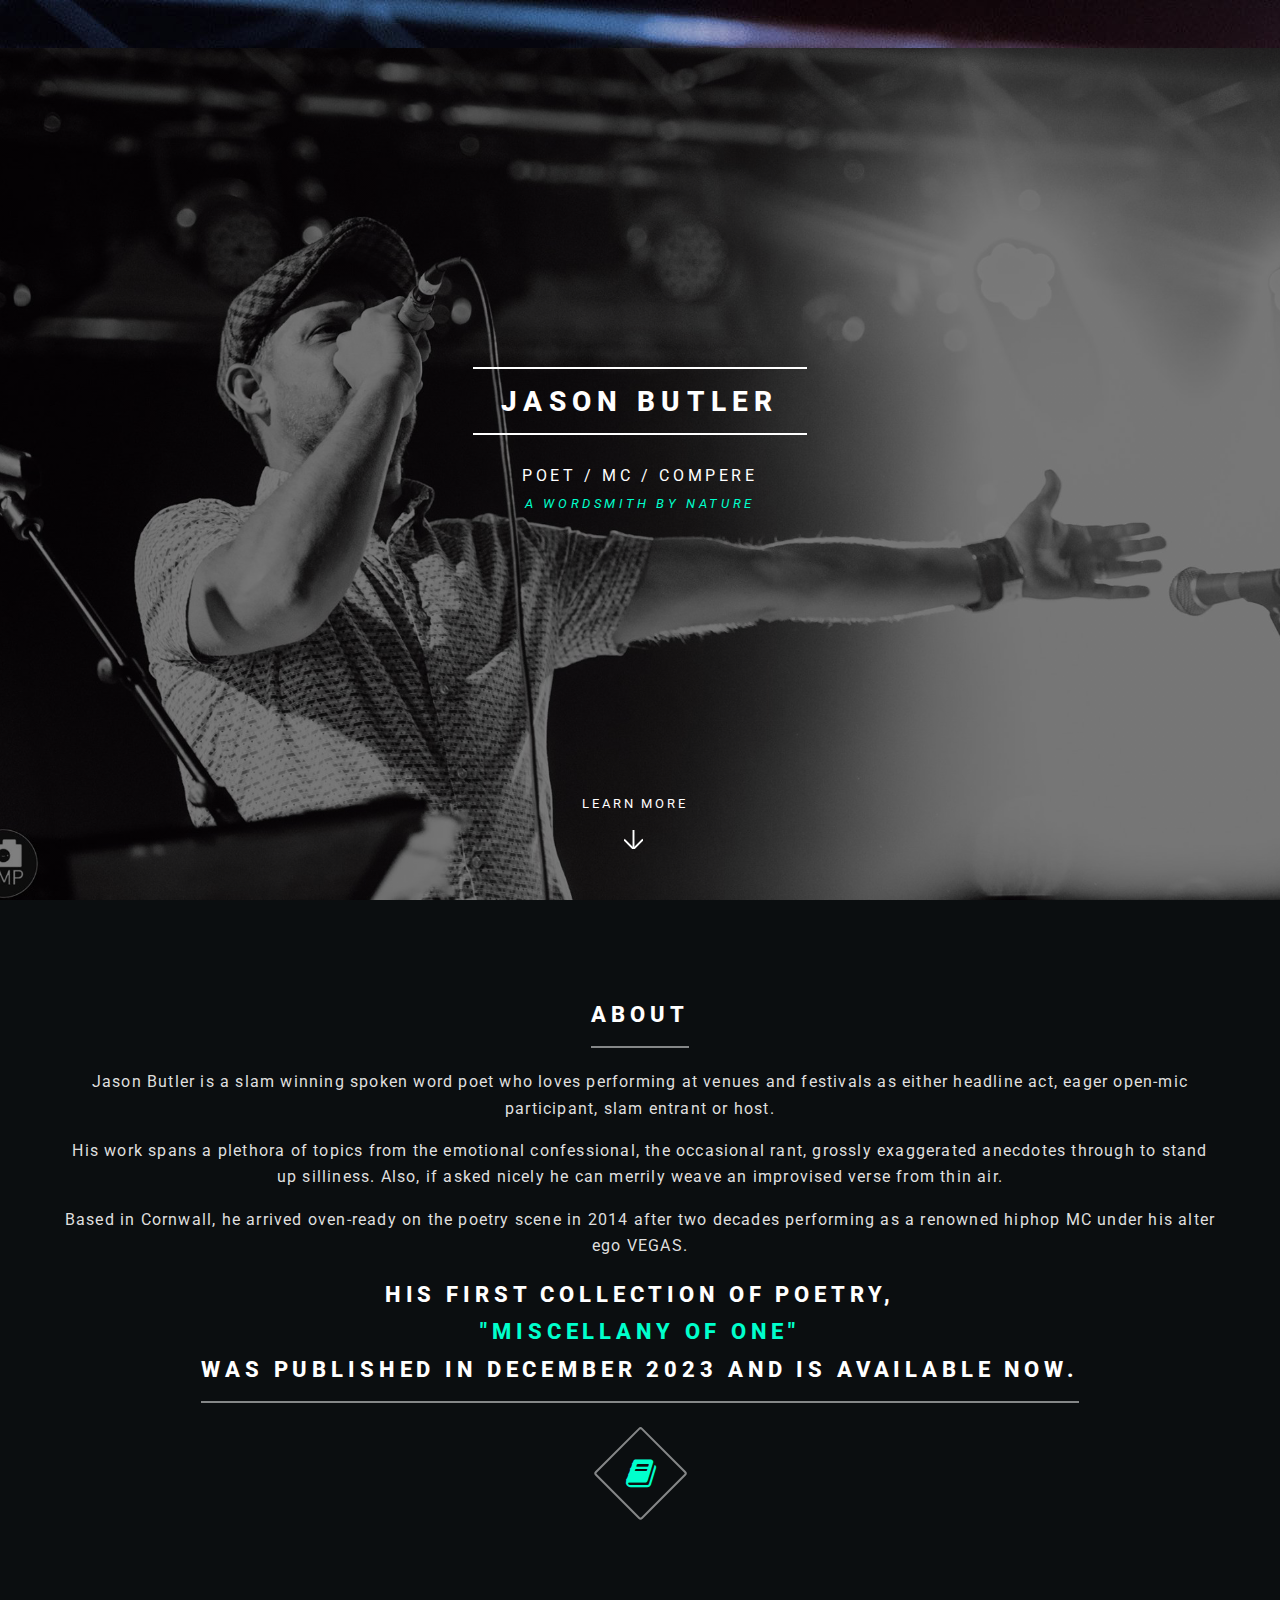
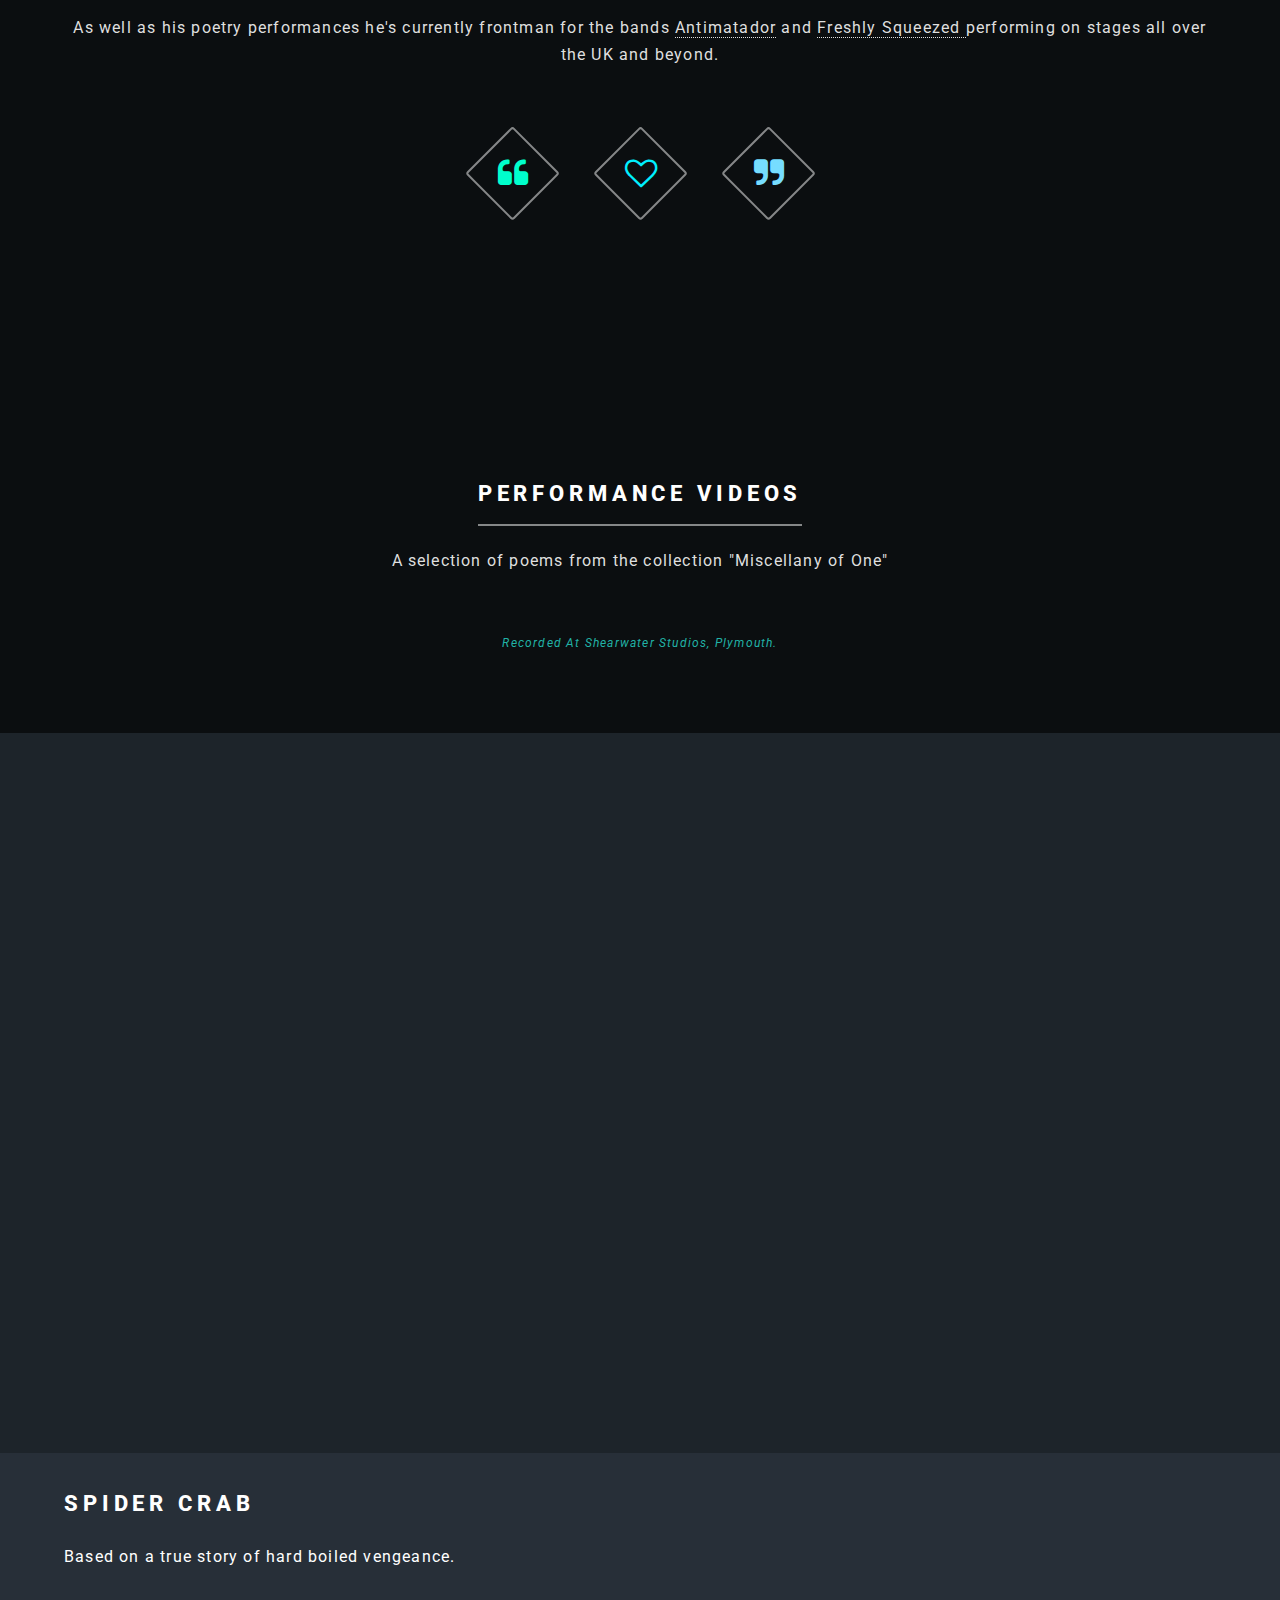
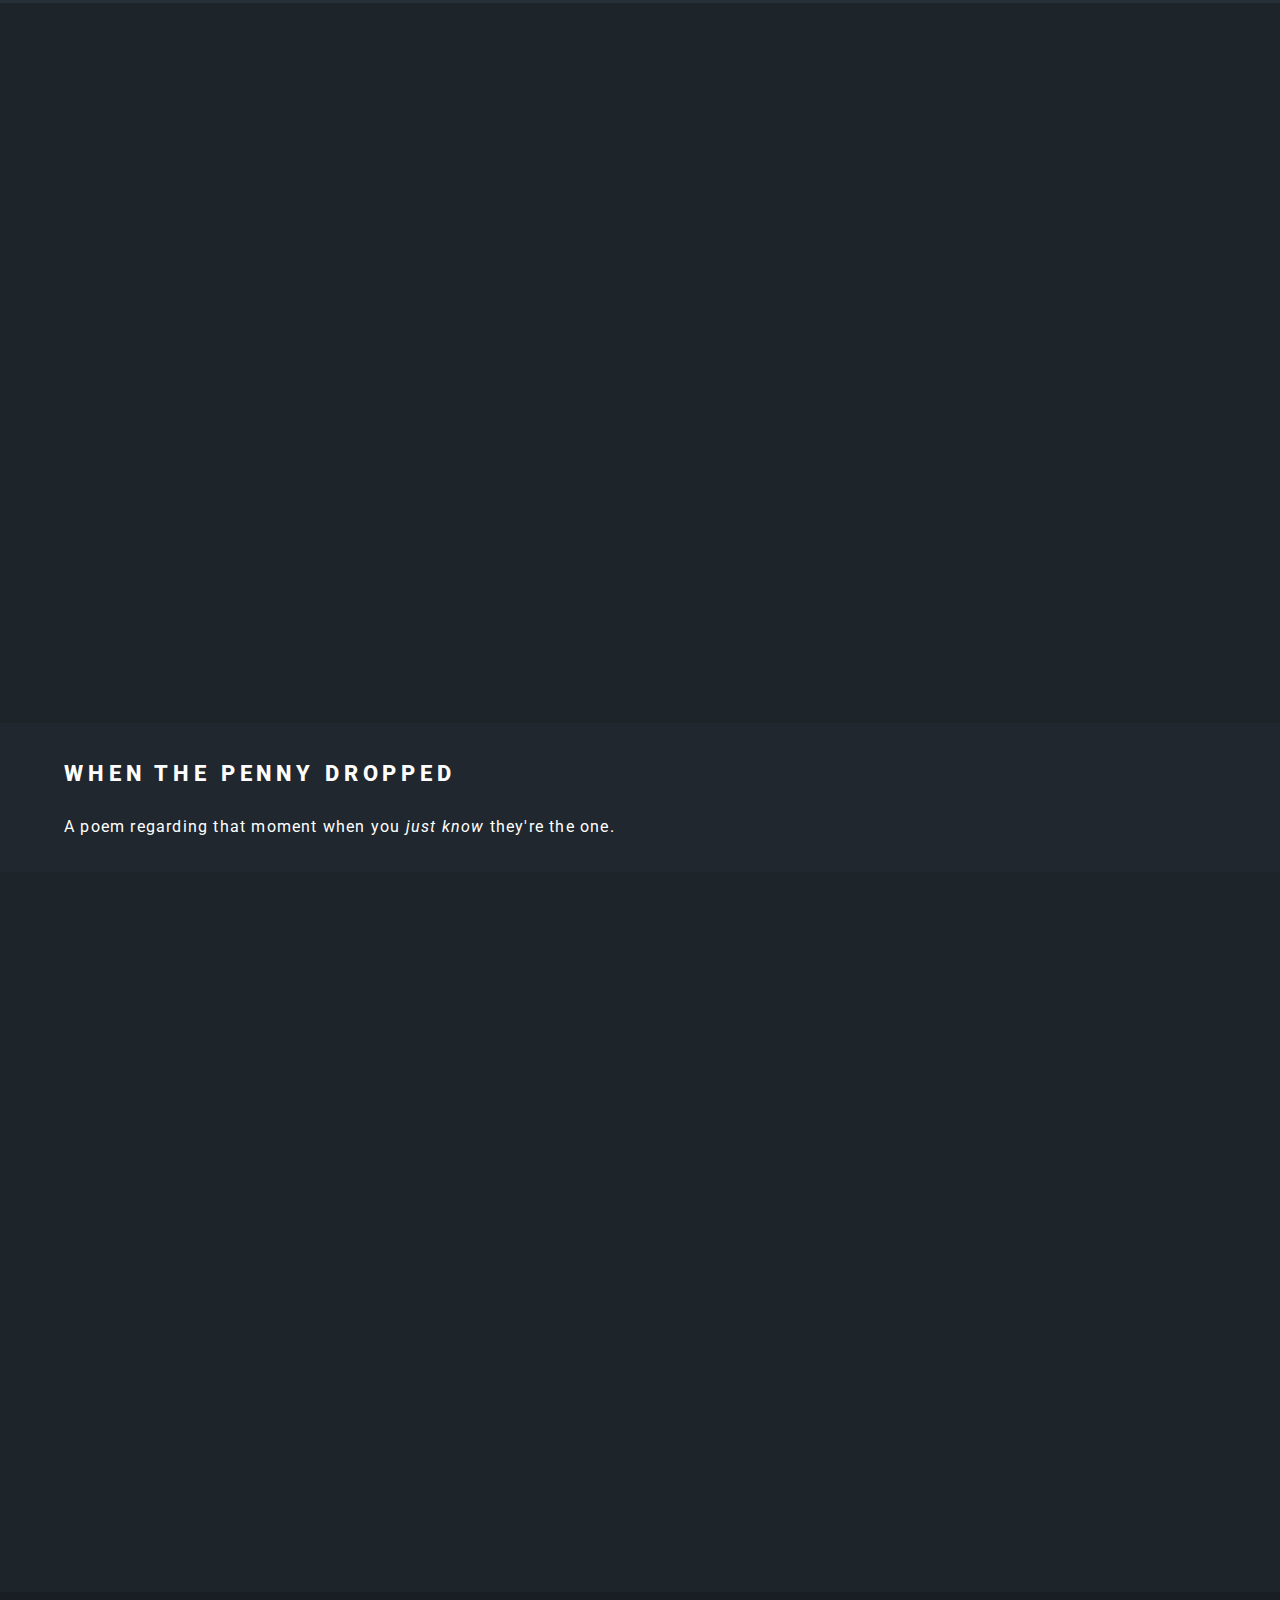
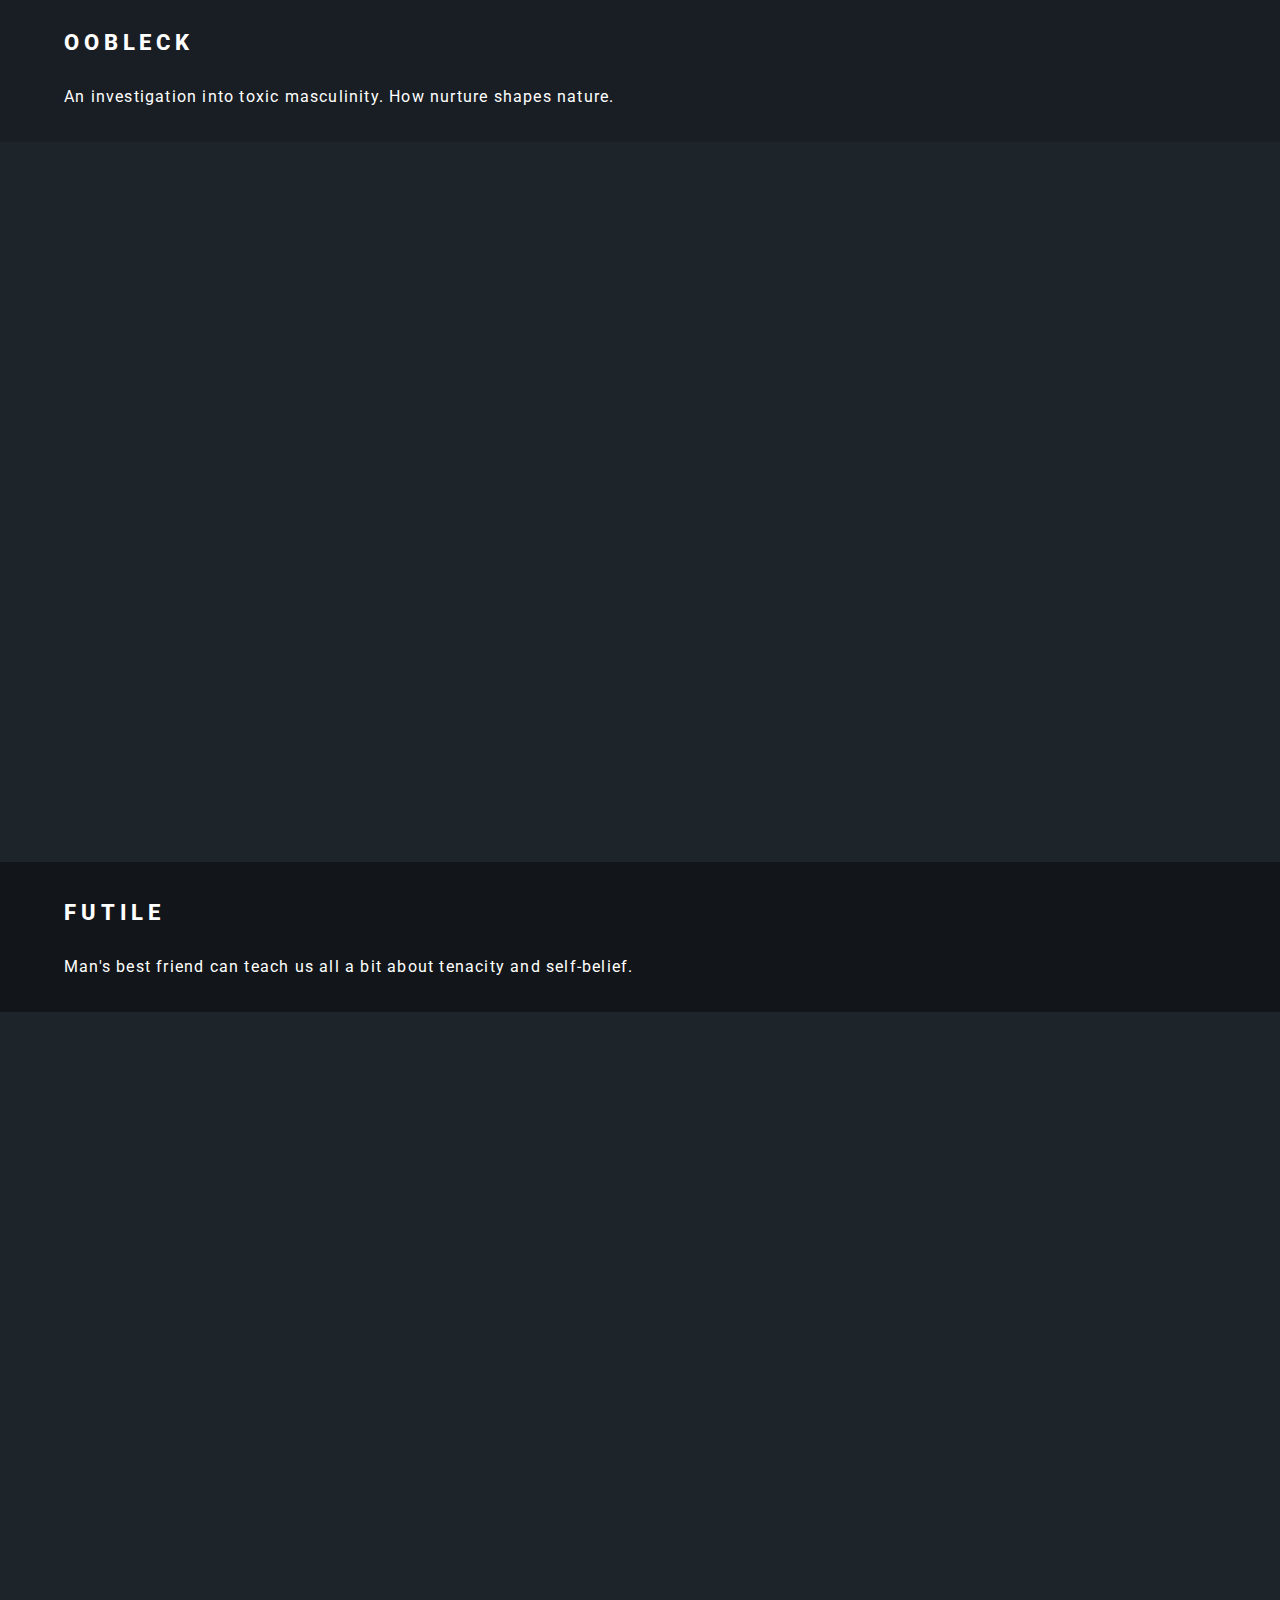
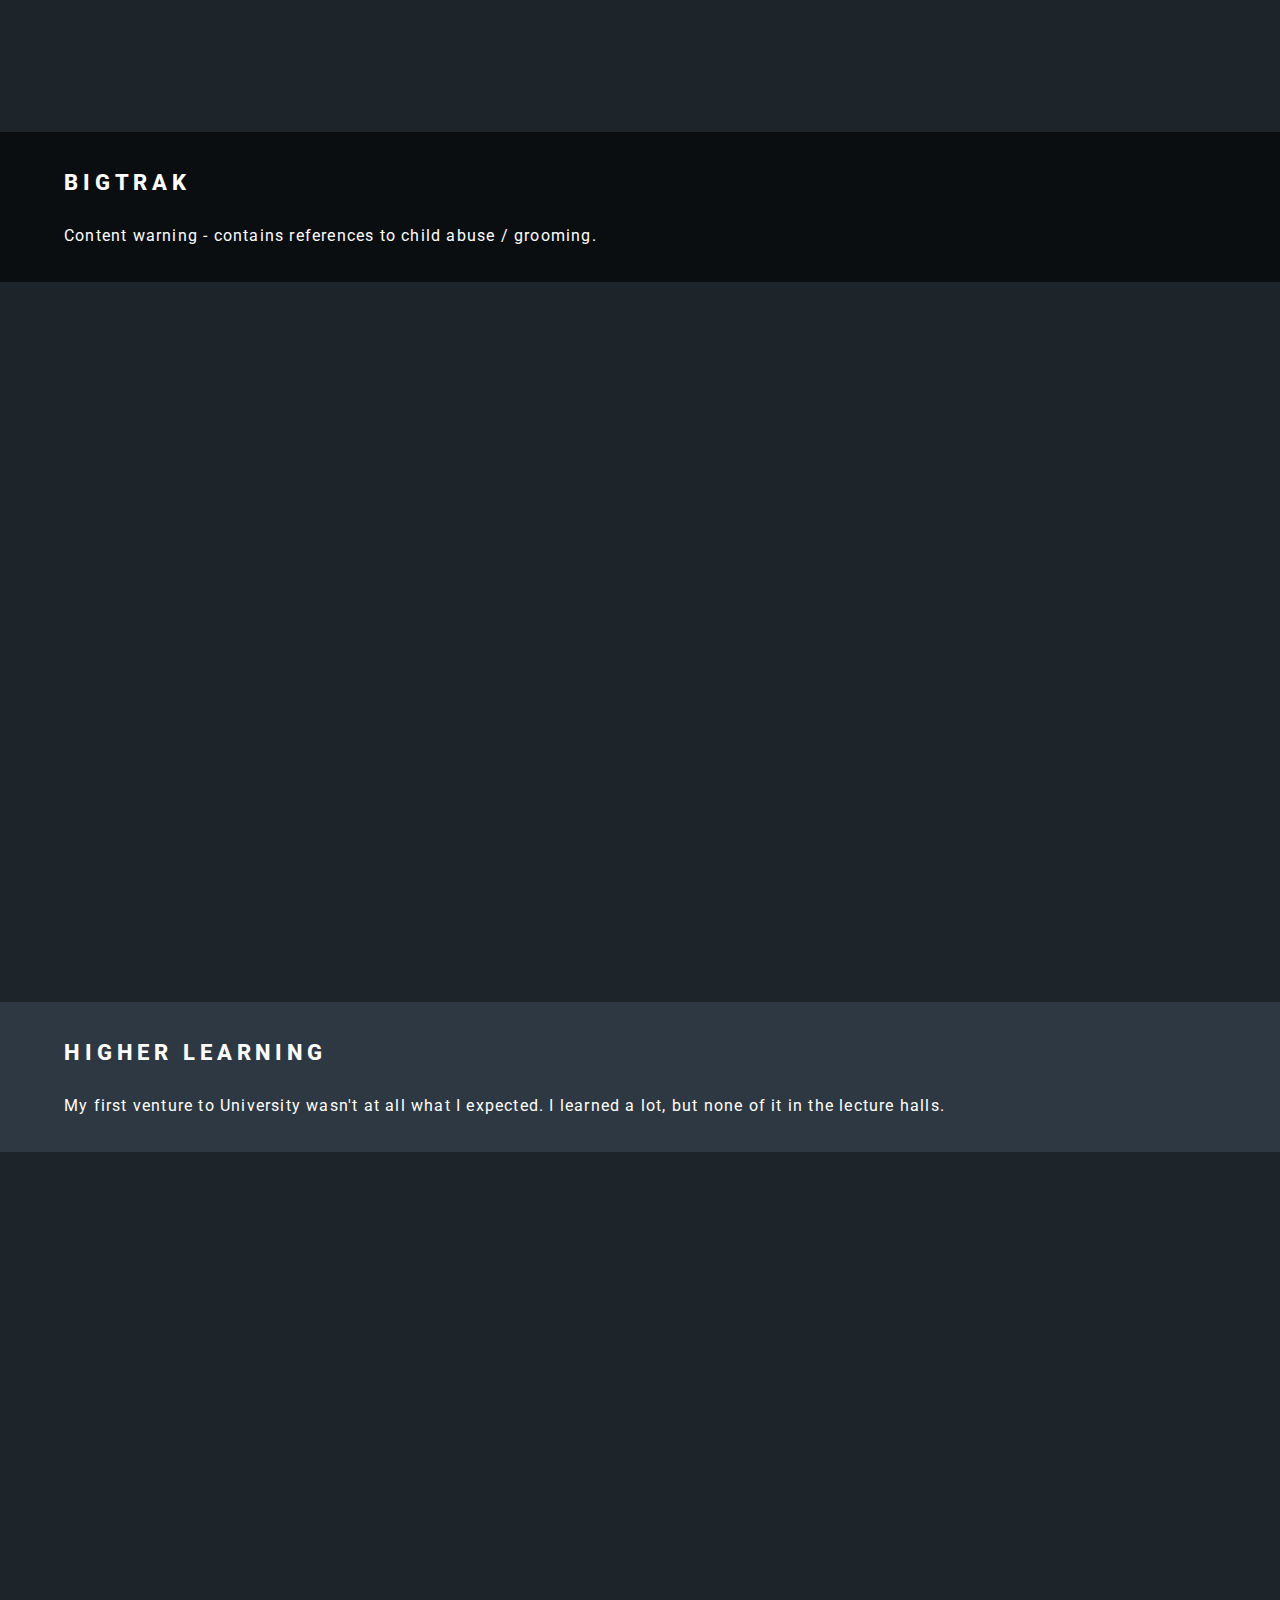
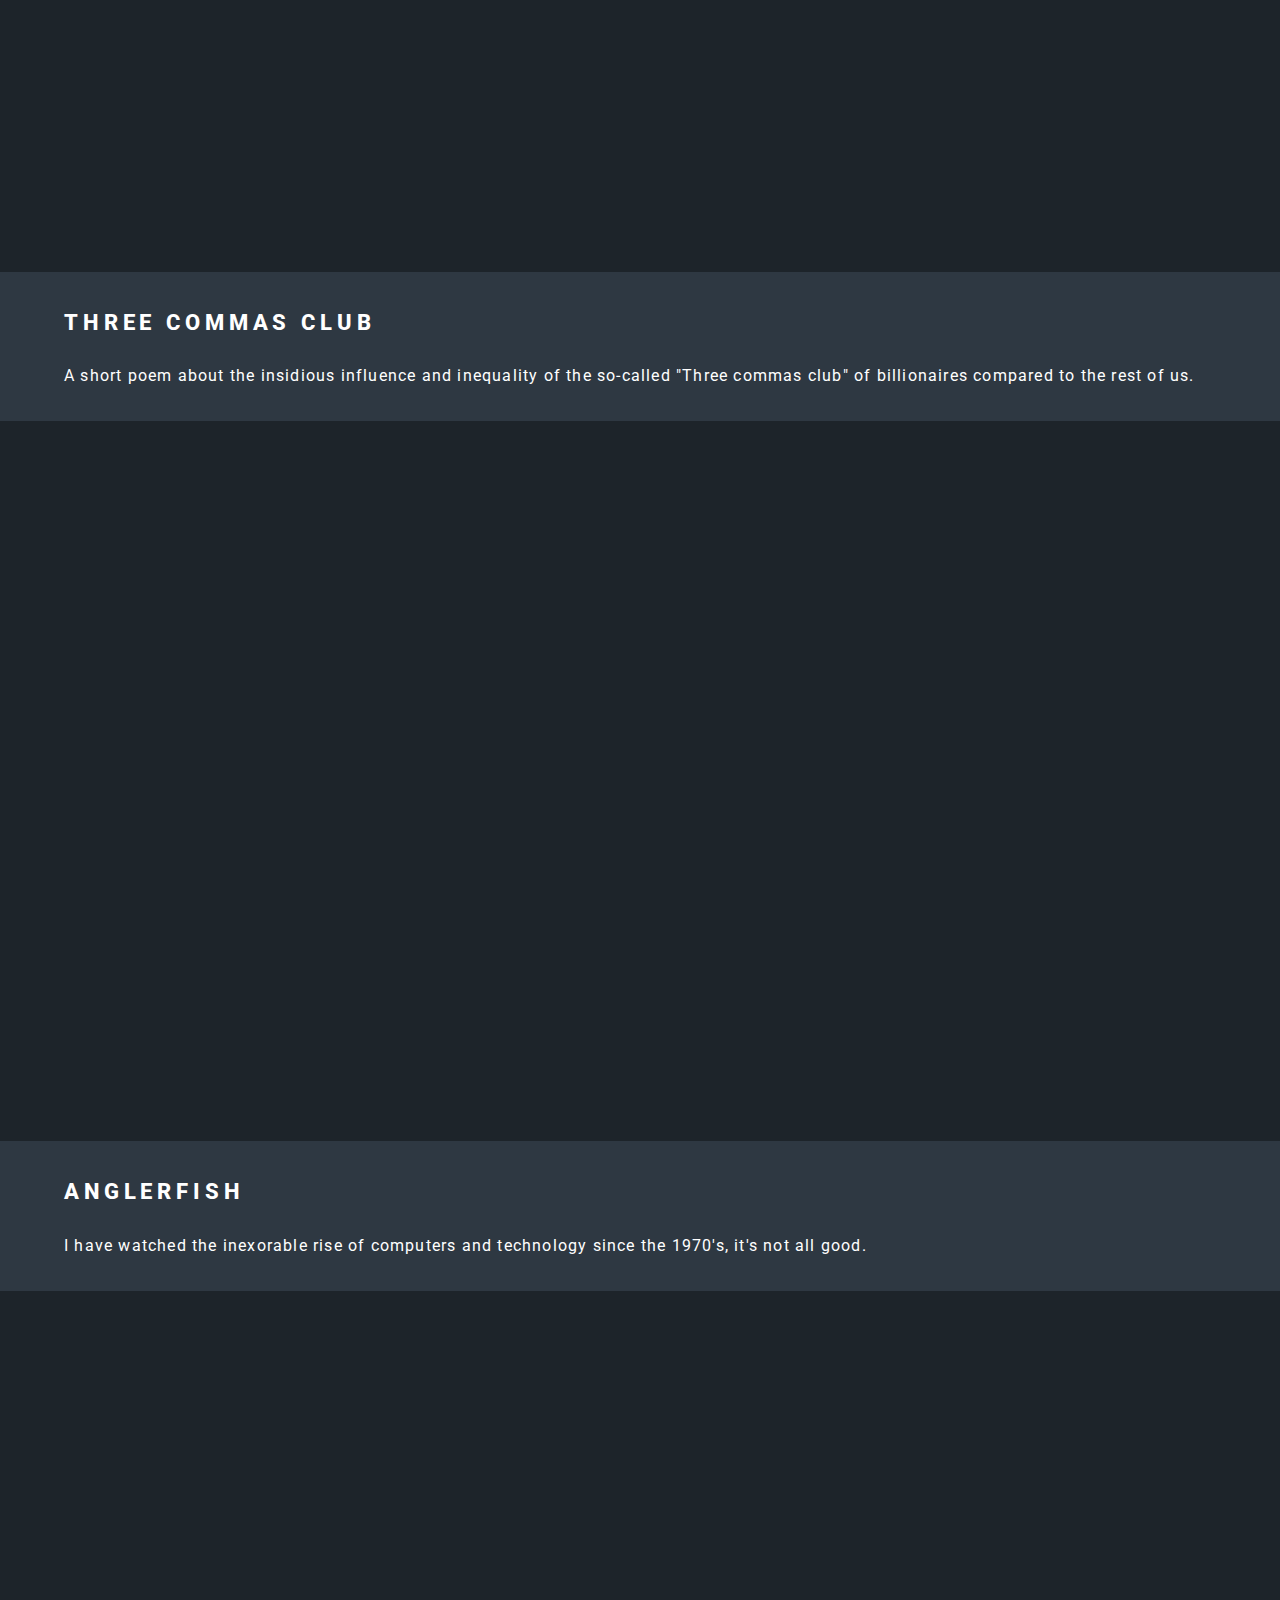
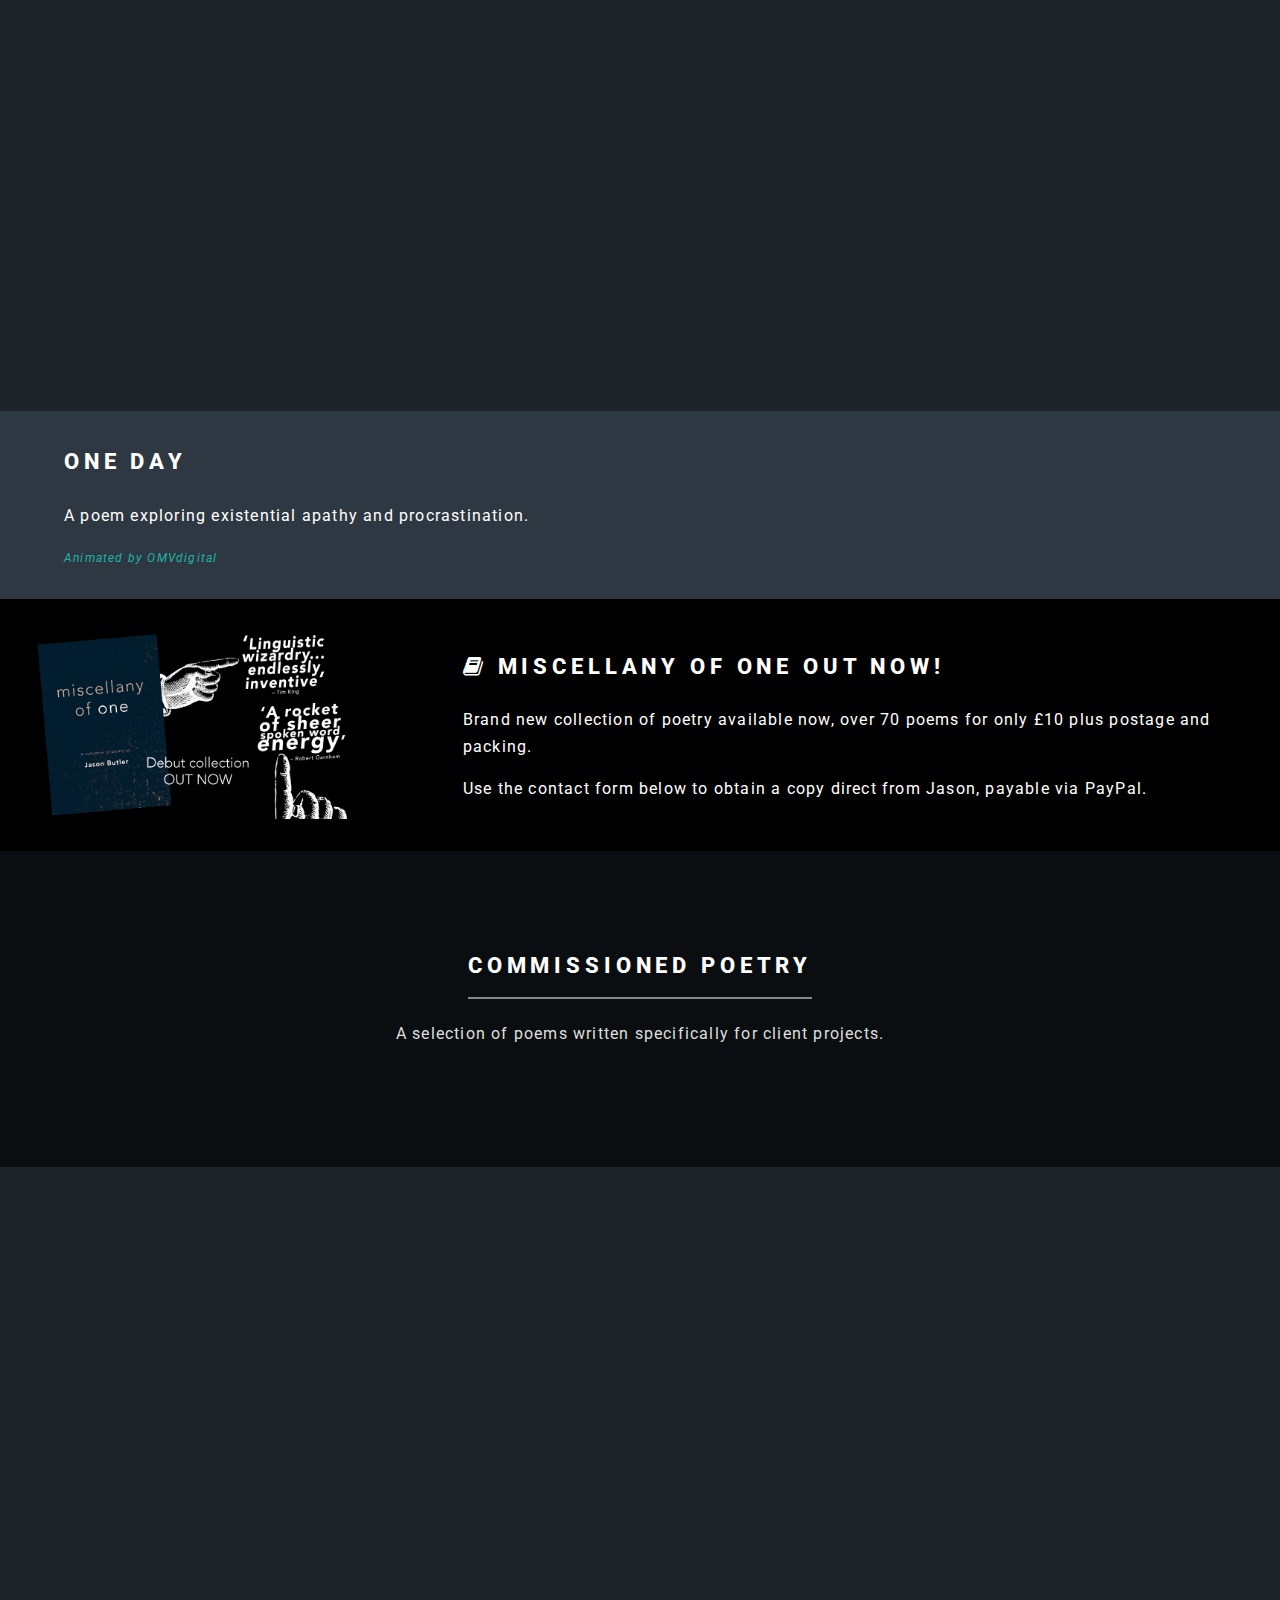
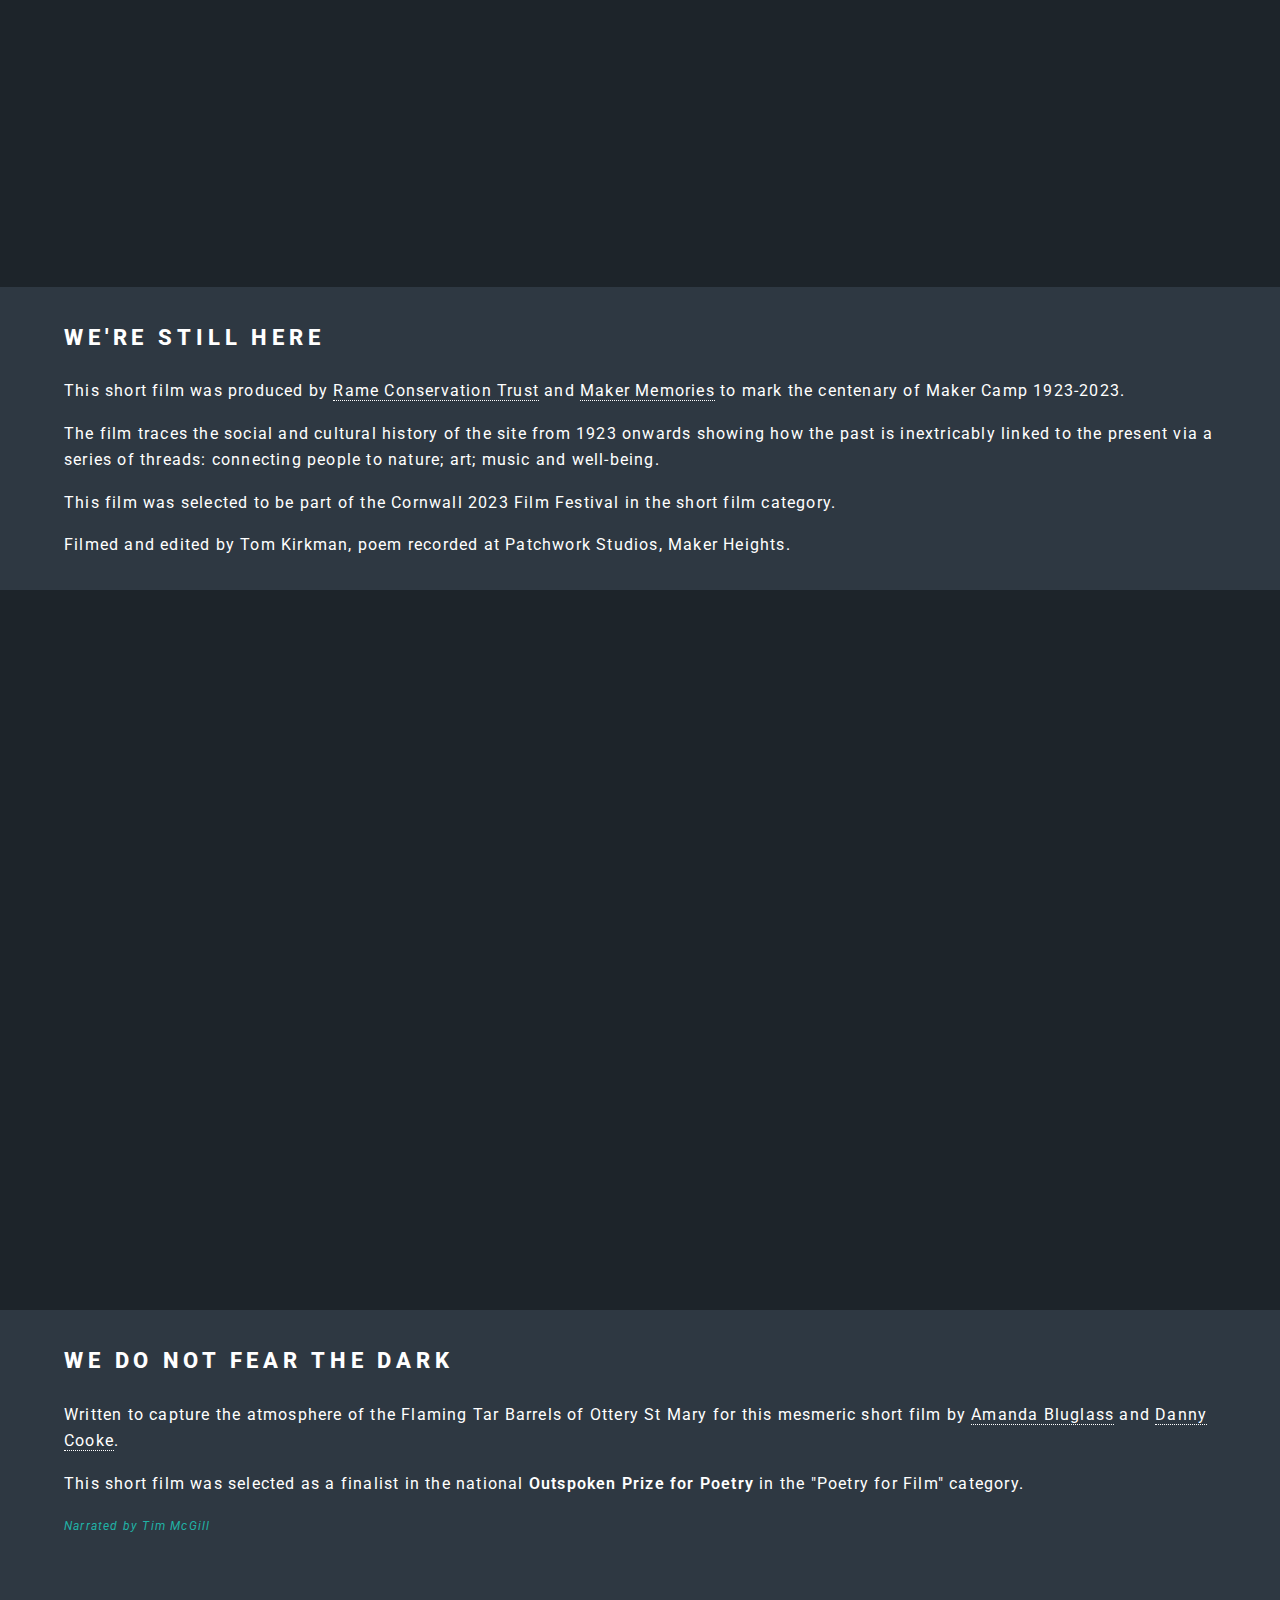
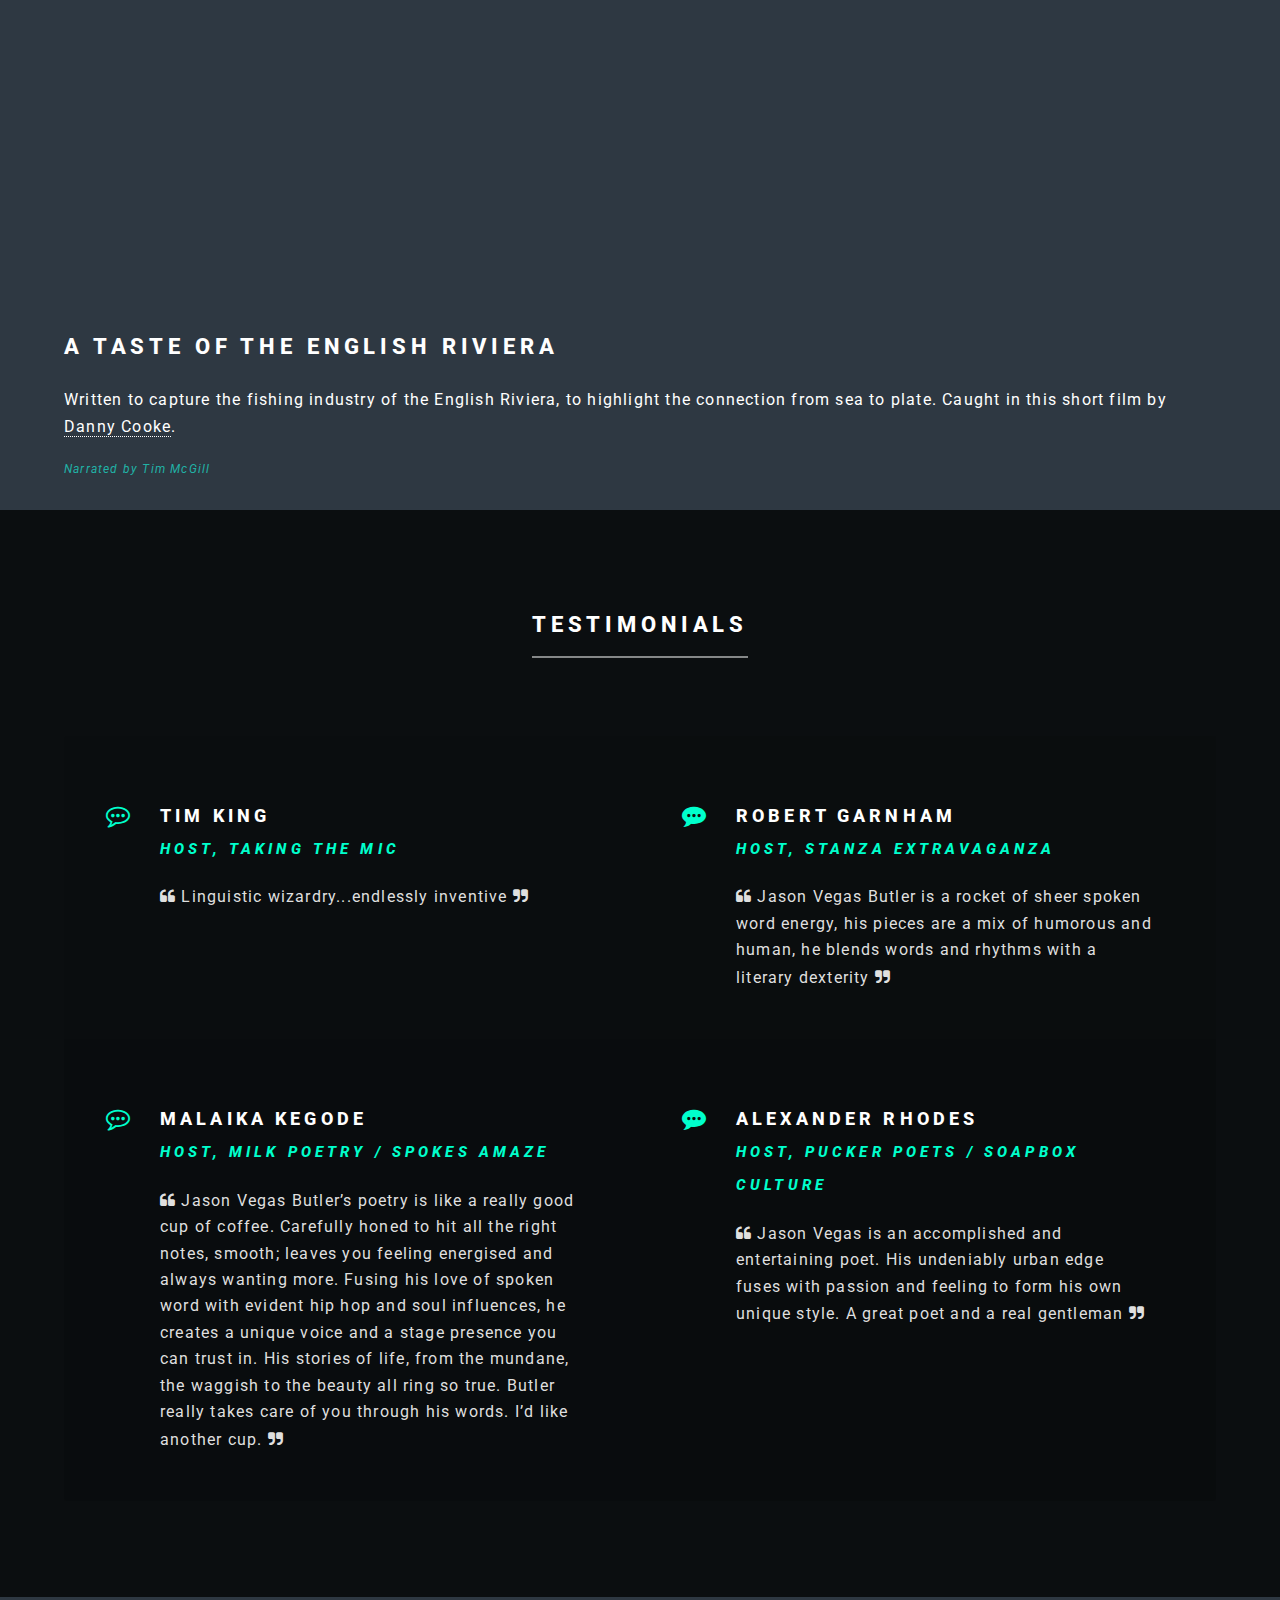
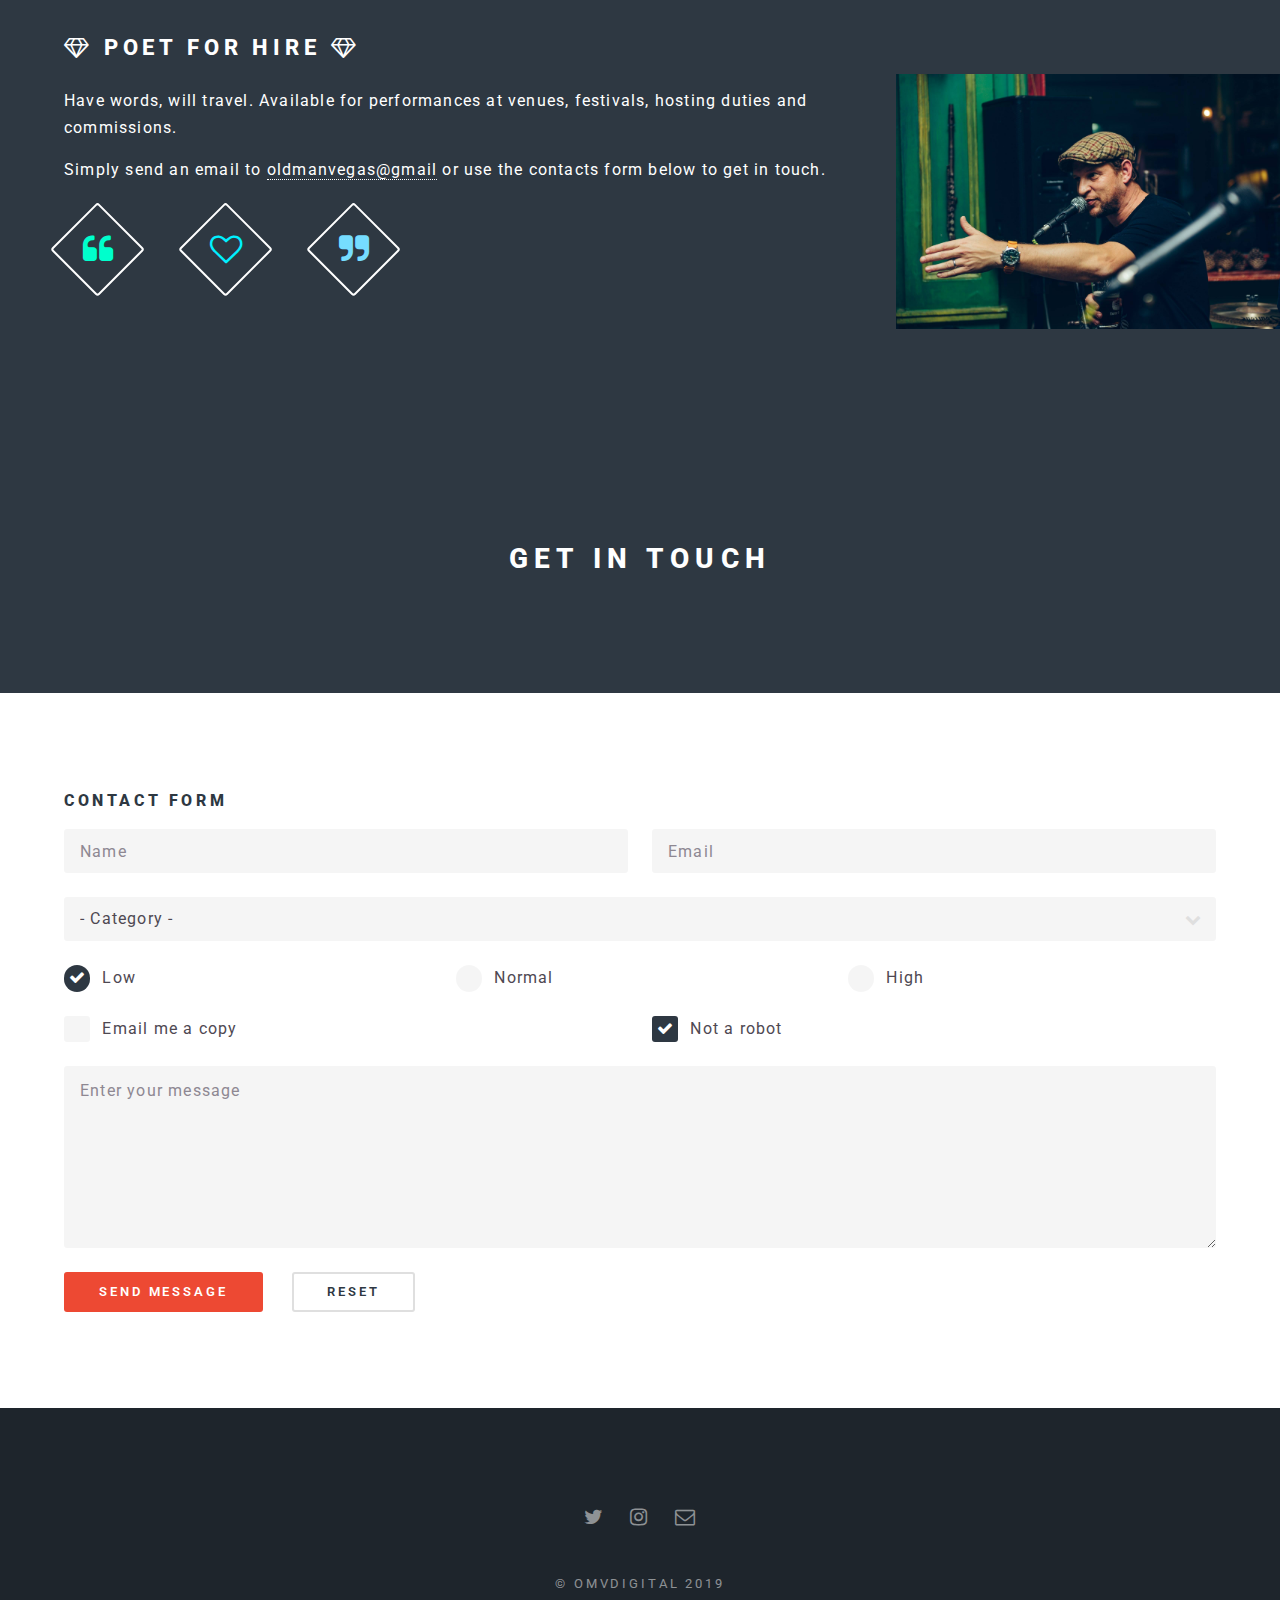
==== commit 5d530cb4: "Update index.html" ====
--- a/index.html
+++ b/index.html
@@ -231,7 +231,7 @@
 
 						
 
-						<div class="video-responsive">
+						<div class="'">
 								<iframe src="https://player.vimeo.com/video/651110750?h=f3e4a16cea&title=0&byline=0&portrait=0" width="640" height="320" frameborder="0" allow="autoplay; fullscreen; picture-in-picture" allowfullscreen></iframe>
 
 							</div>
@@ -429,6 +429,17 @@
 			<script src="assets/js/util.js"></script>
 			<!--[if lte IE 8]><script src="assets/js/ie/respond.min.js"></script><![endif]-->
 			<script src="assets/js/main.js"></script>
+			<script>
+				var playerElement = document.querySelector('iframe');
+				var playerWrapper = document.querySelector('video-responsive');
+				function resizeVideo(){
+					var playerWidth = playerElement.clientWidth;
+					var playerHeight = playerWidth * 9 / 16;
+					playerElement.style.height = playerHeight + 'px';
+				}
+				window.addEventListener('resize', resizeVideo);
+				resizeVideo();
+			</script>
 
 	</body>
 </html>
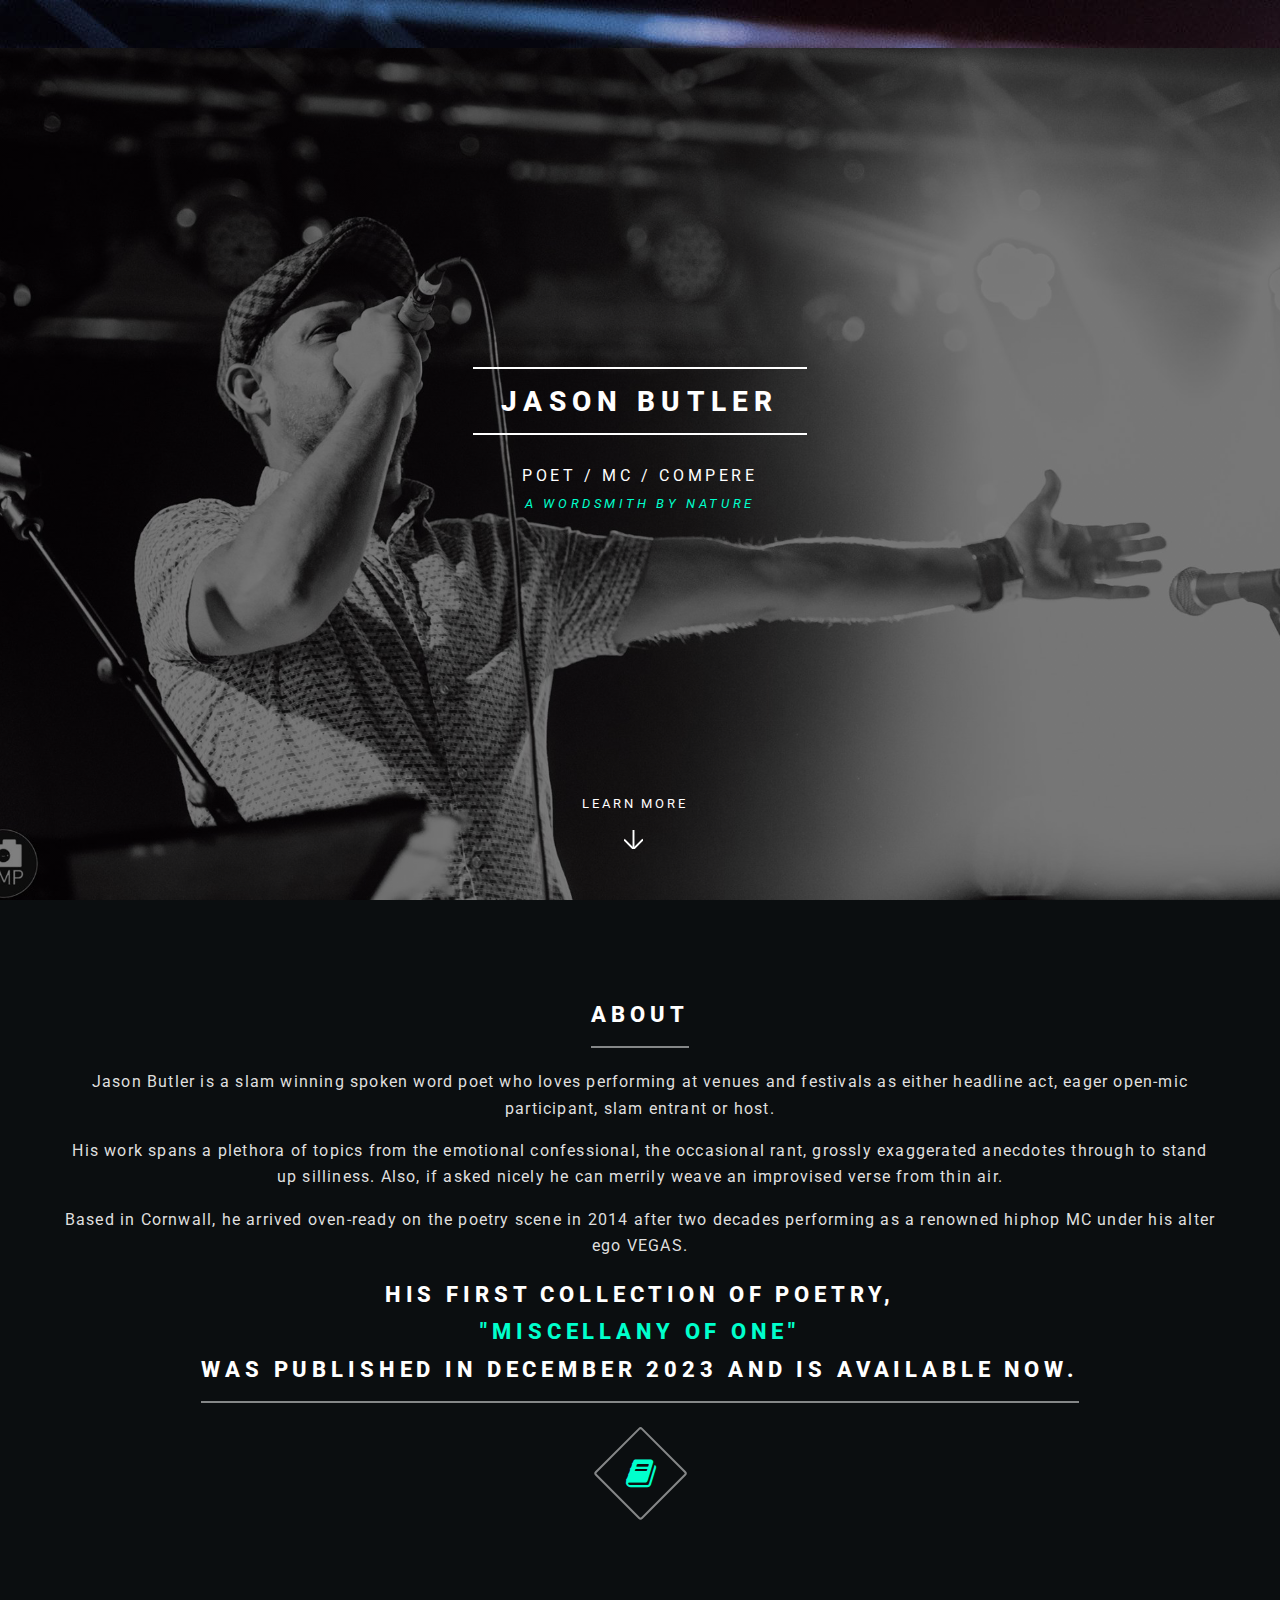
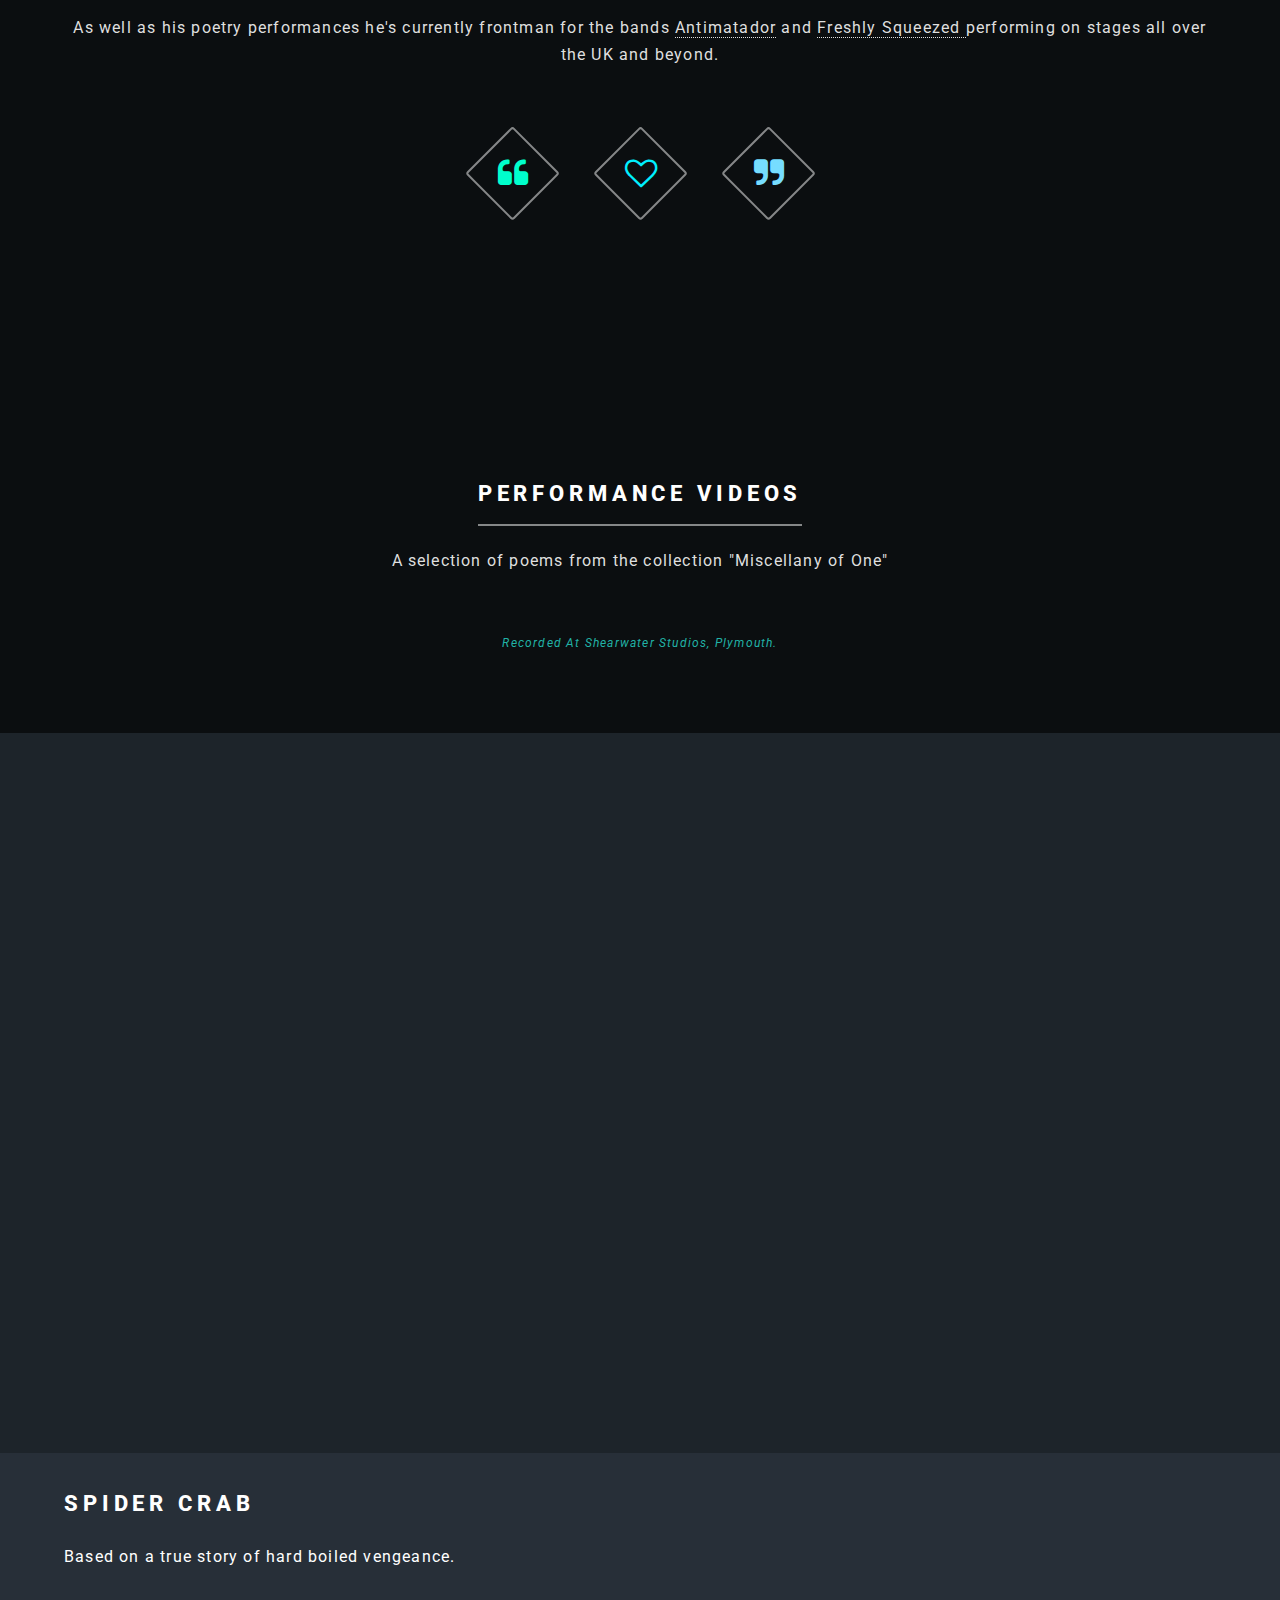
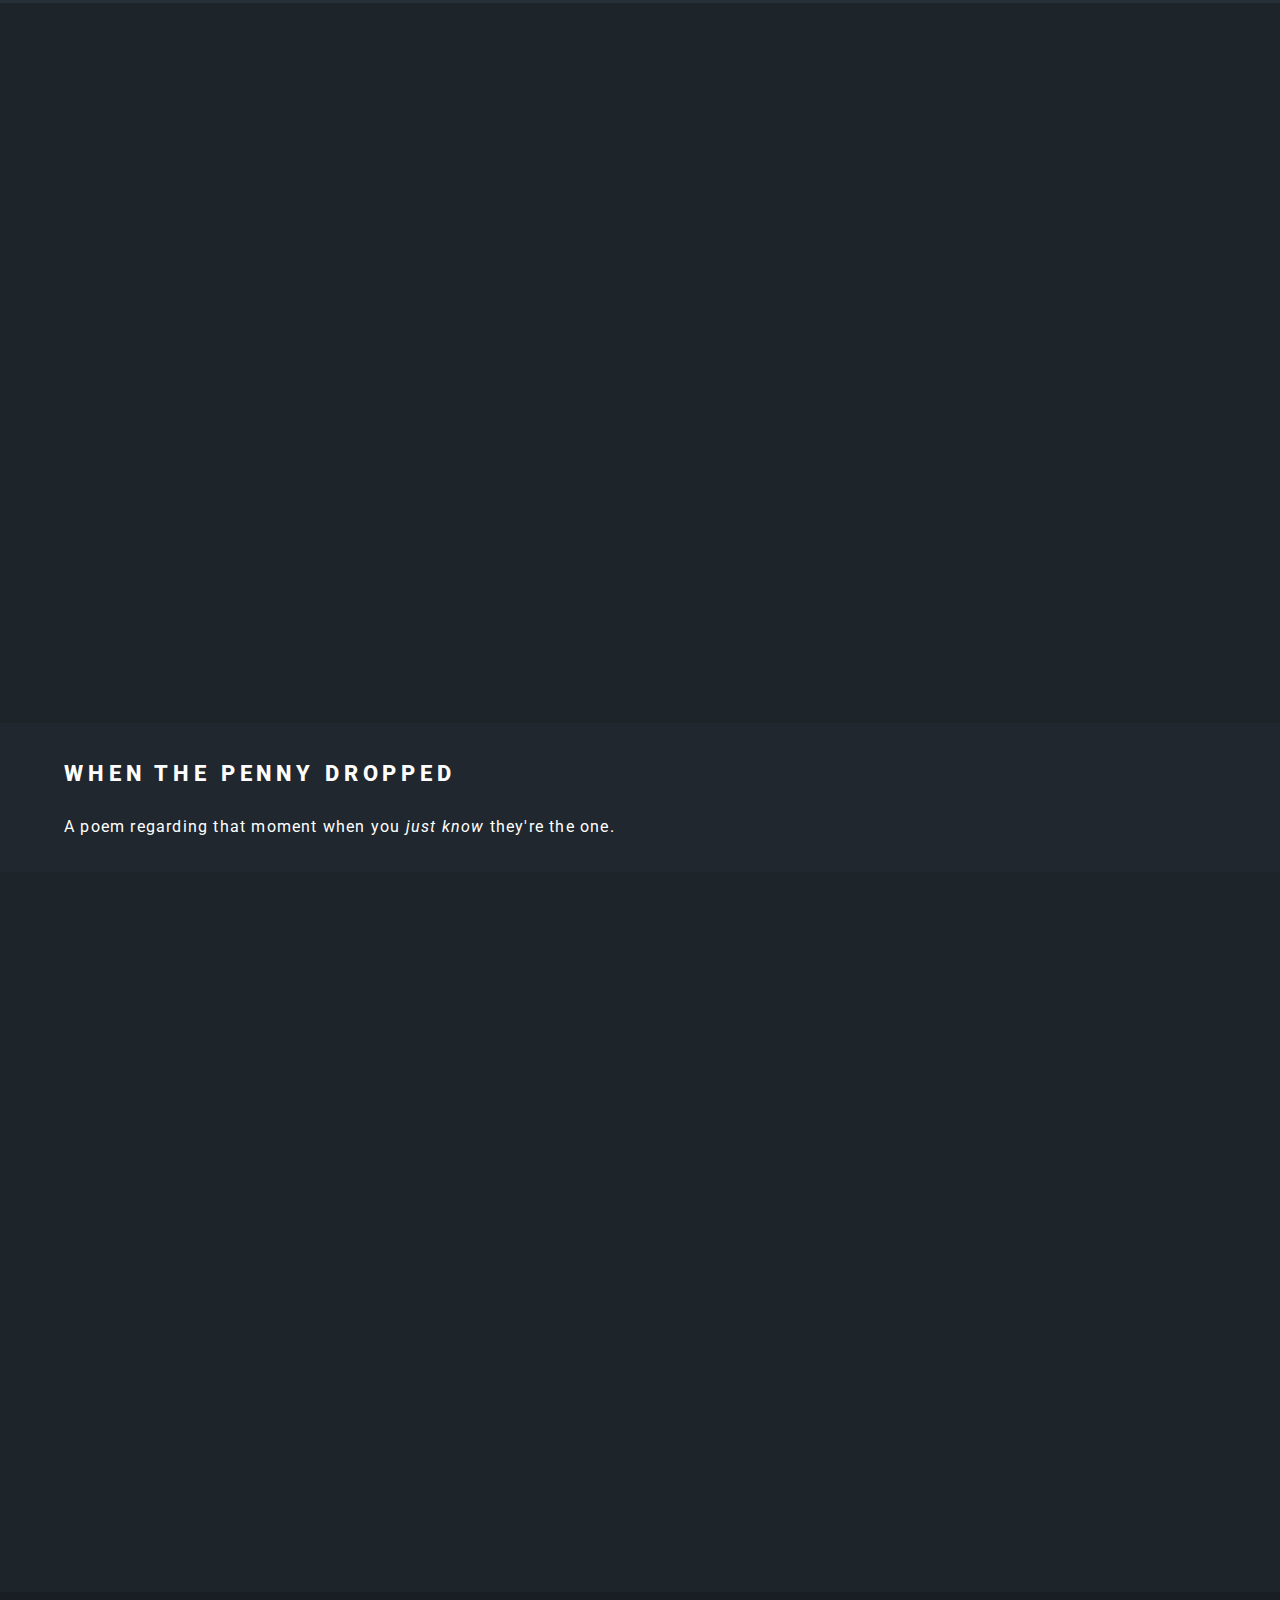
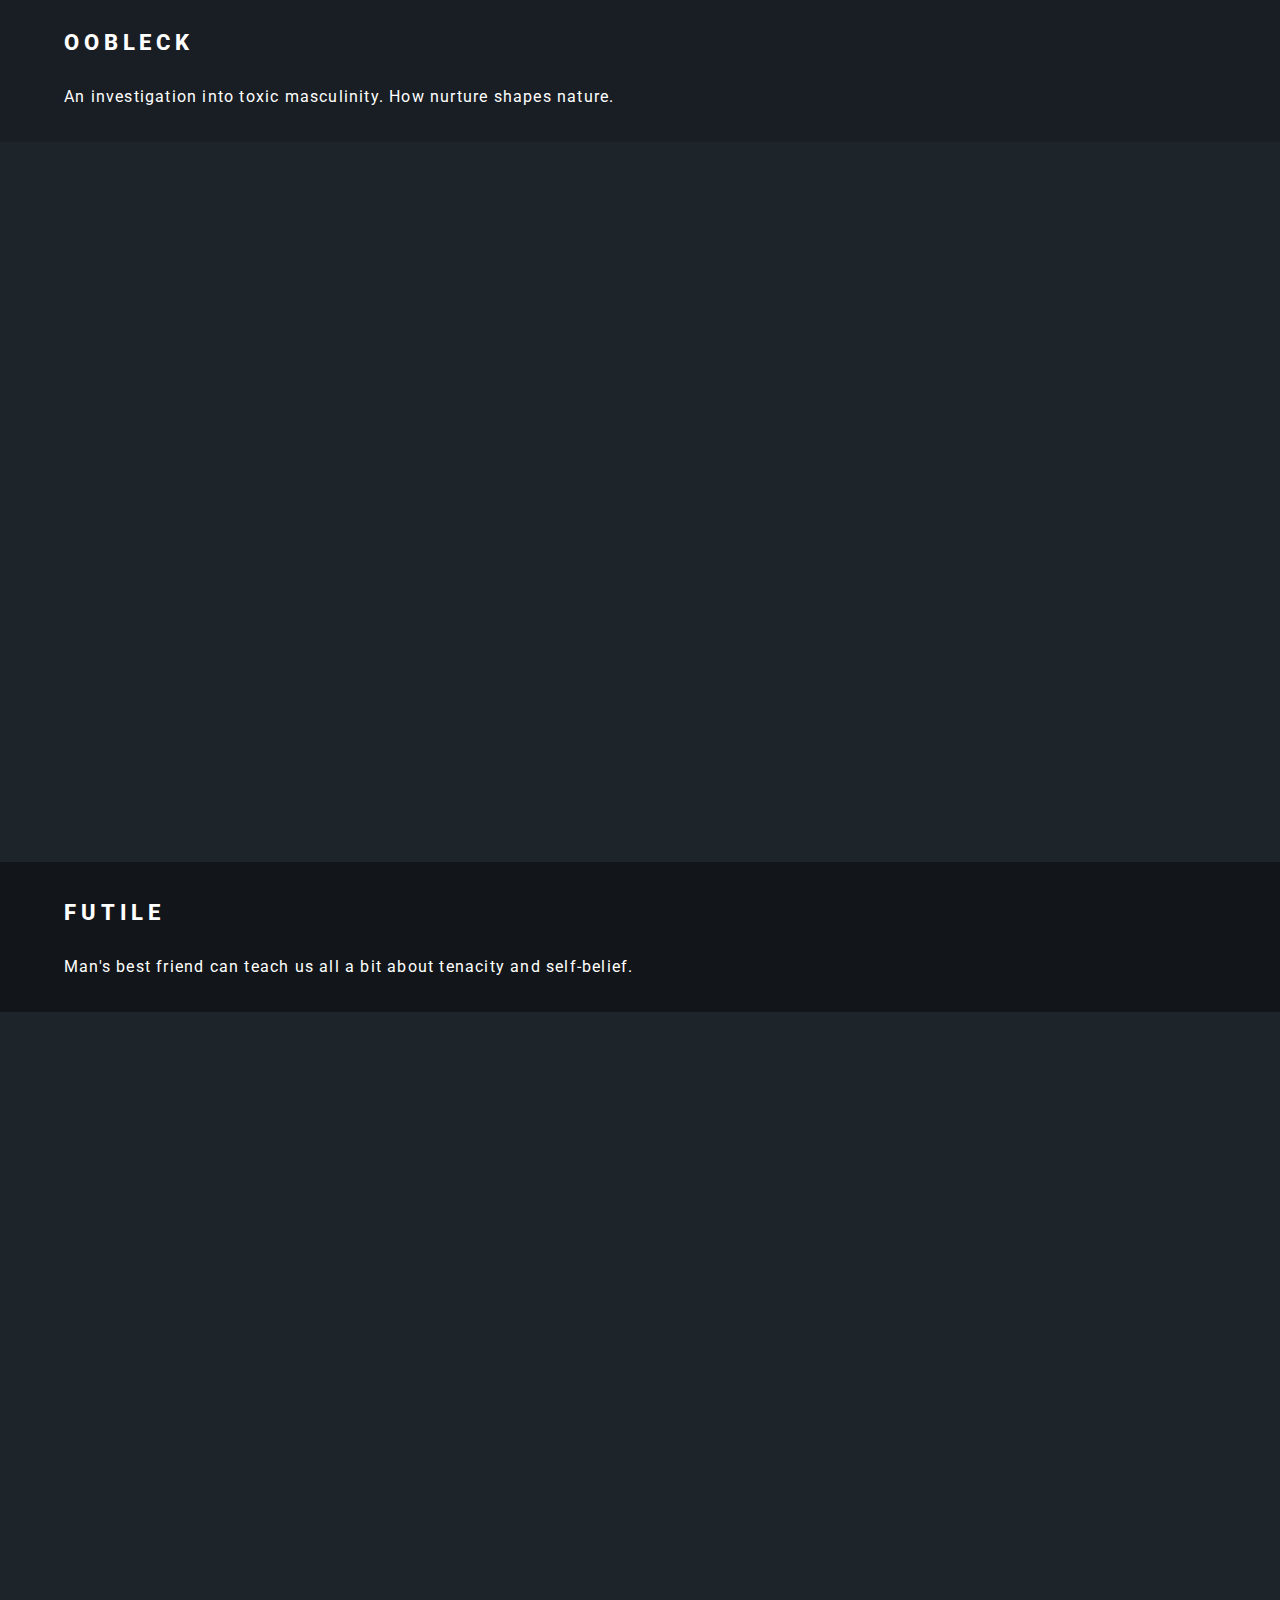
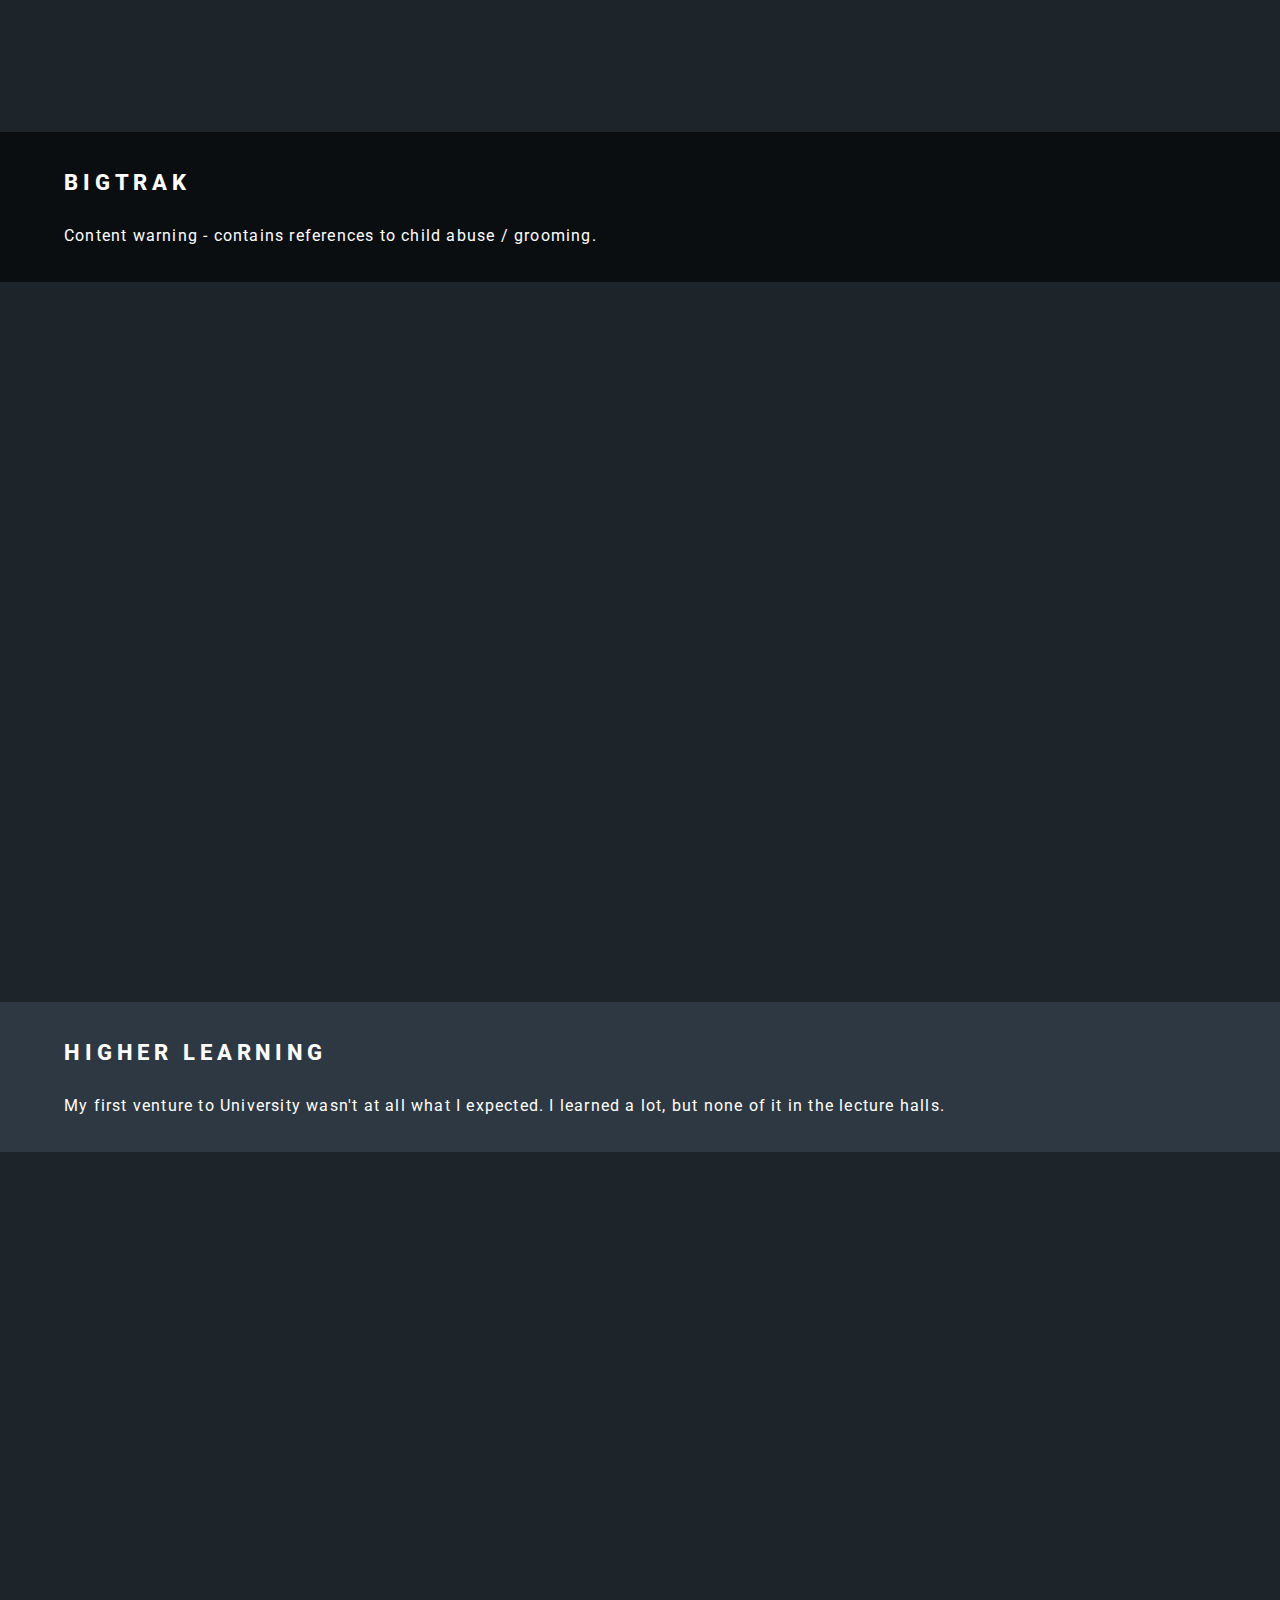
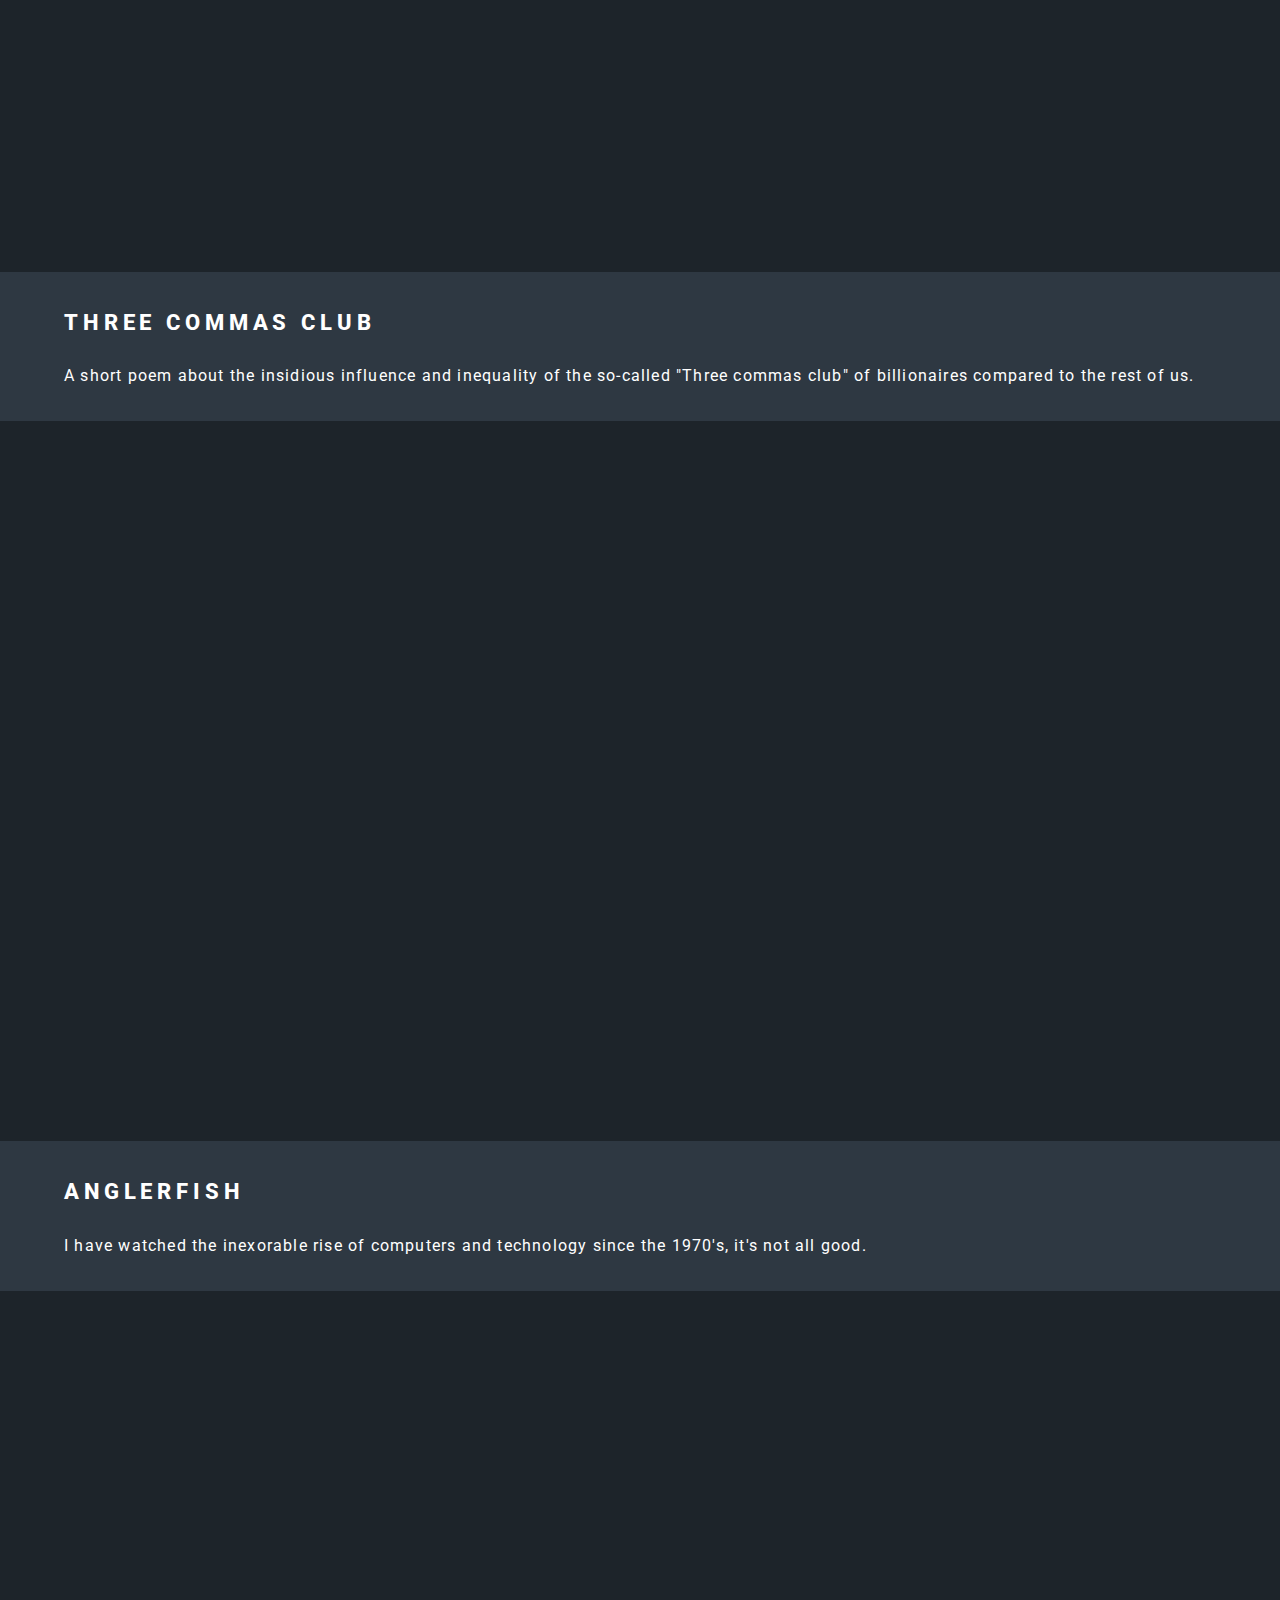
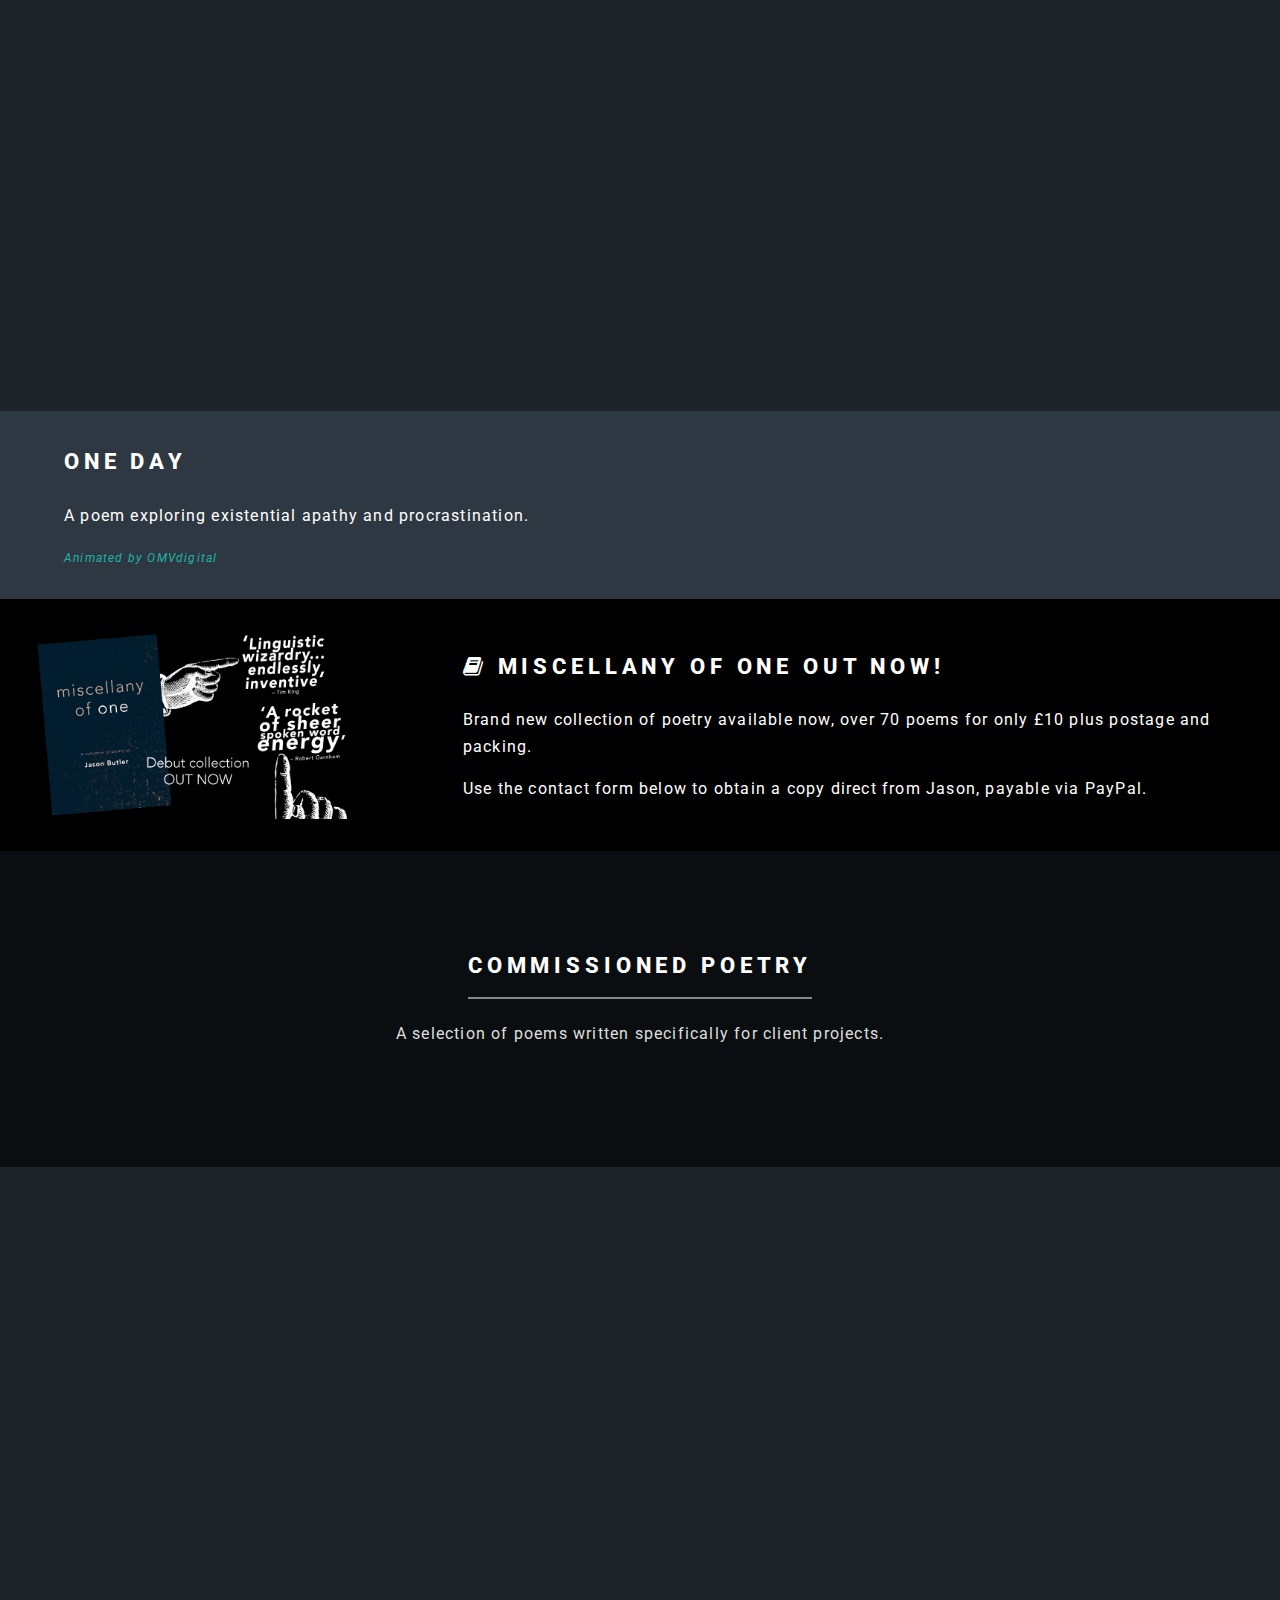
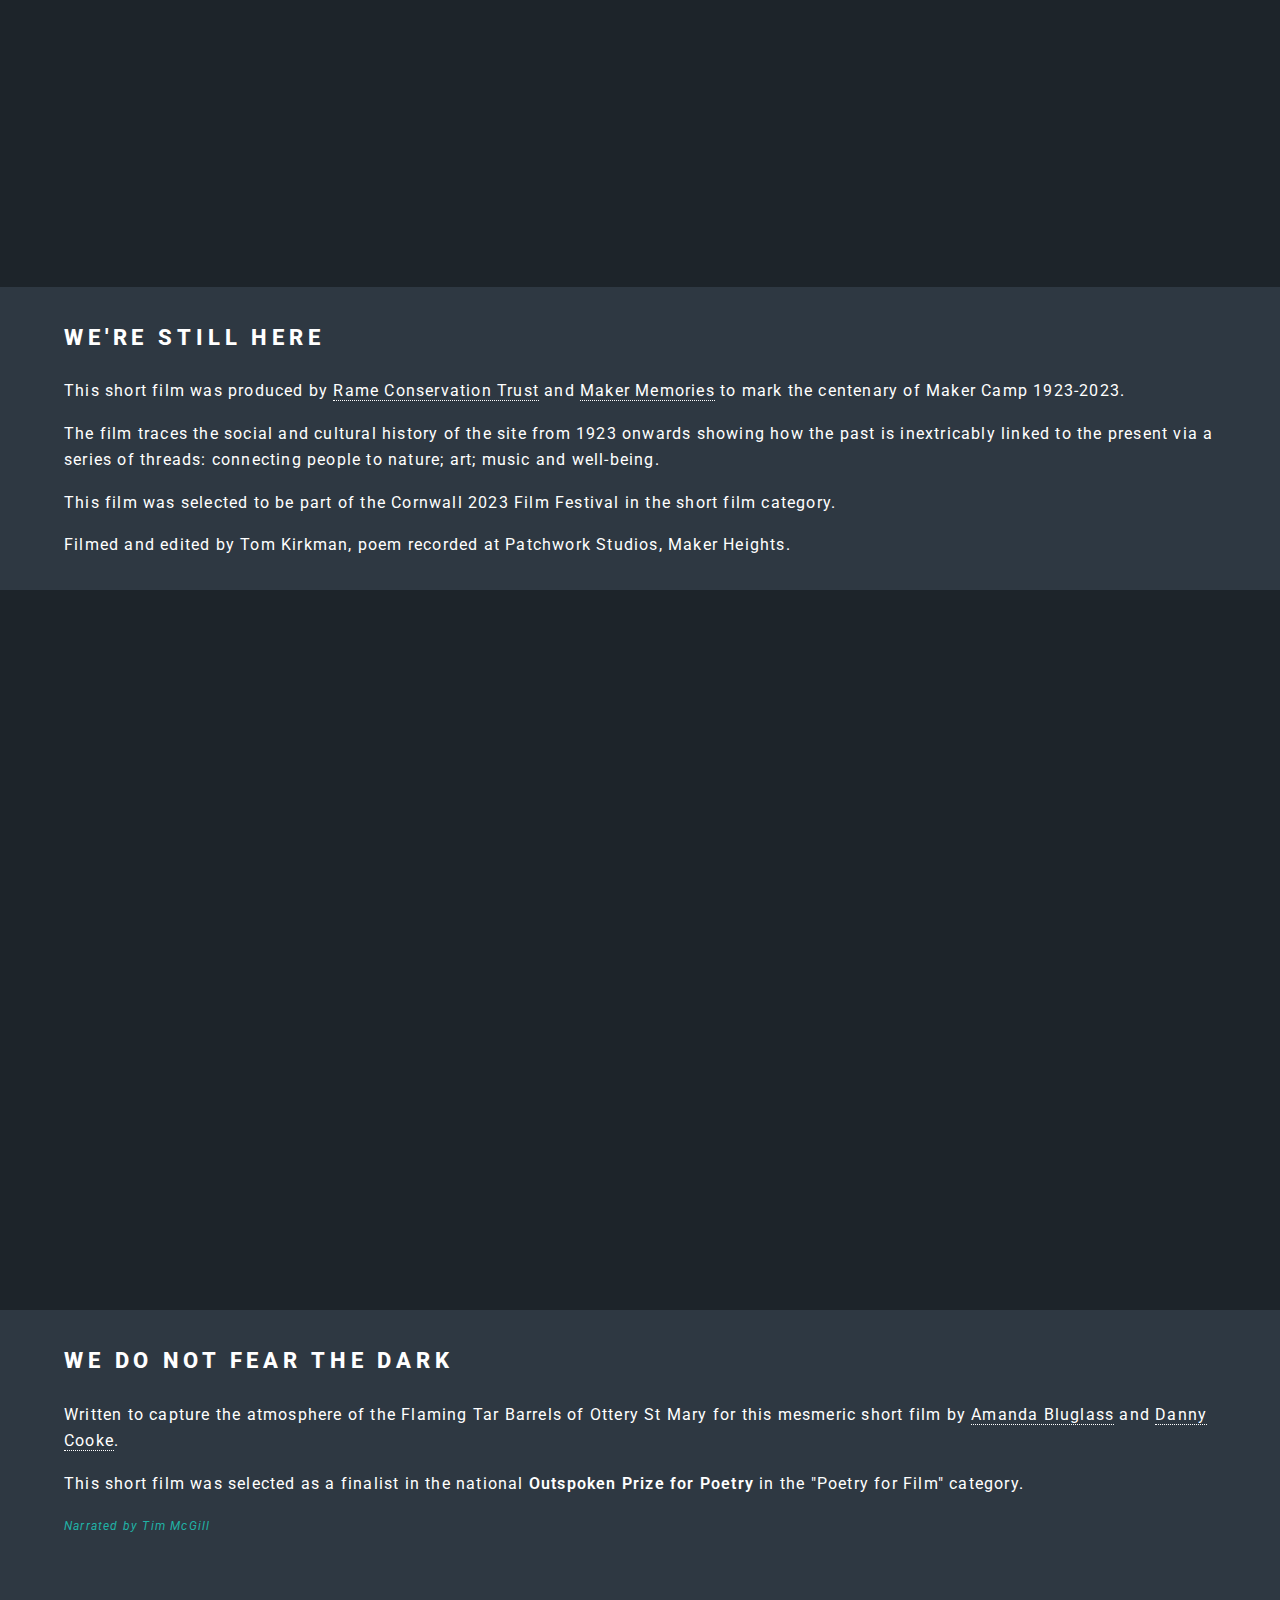
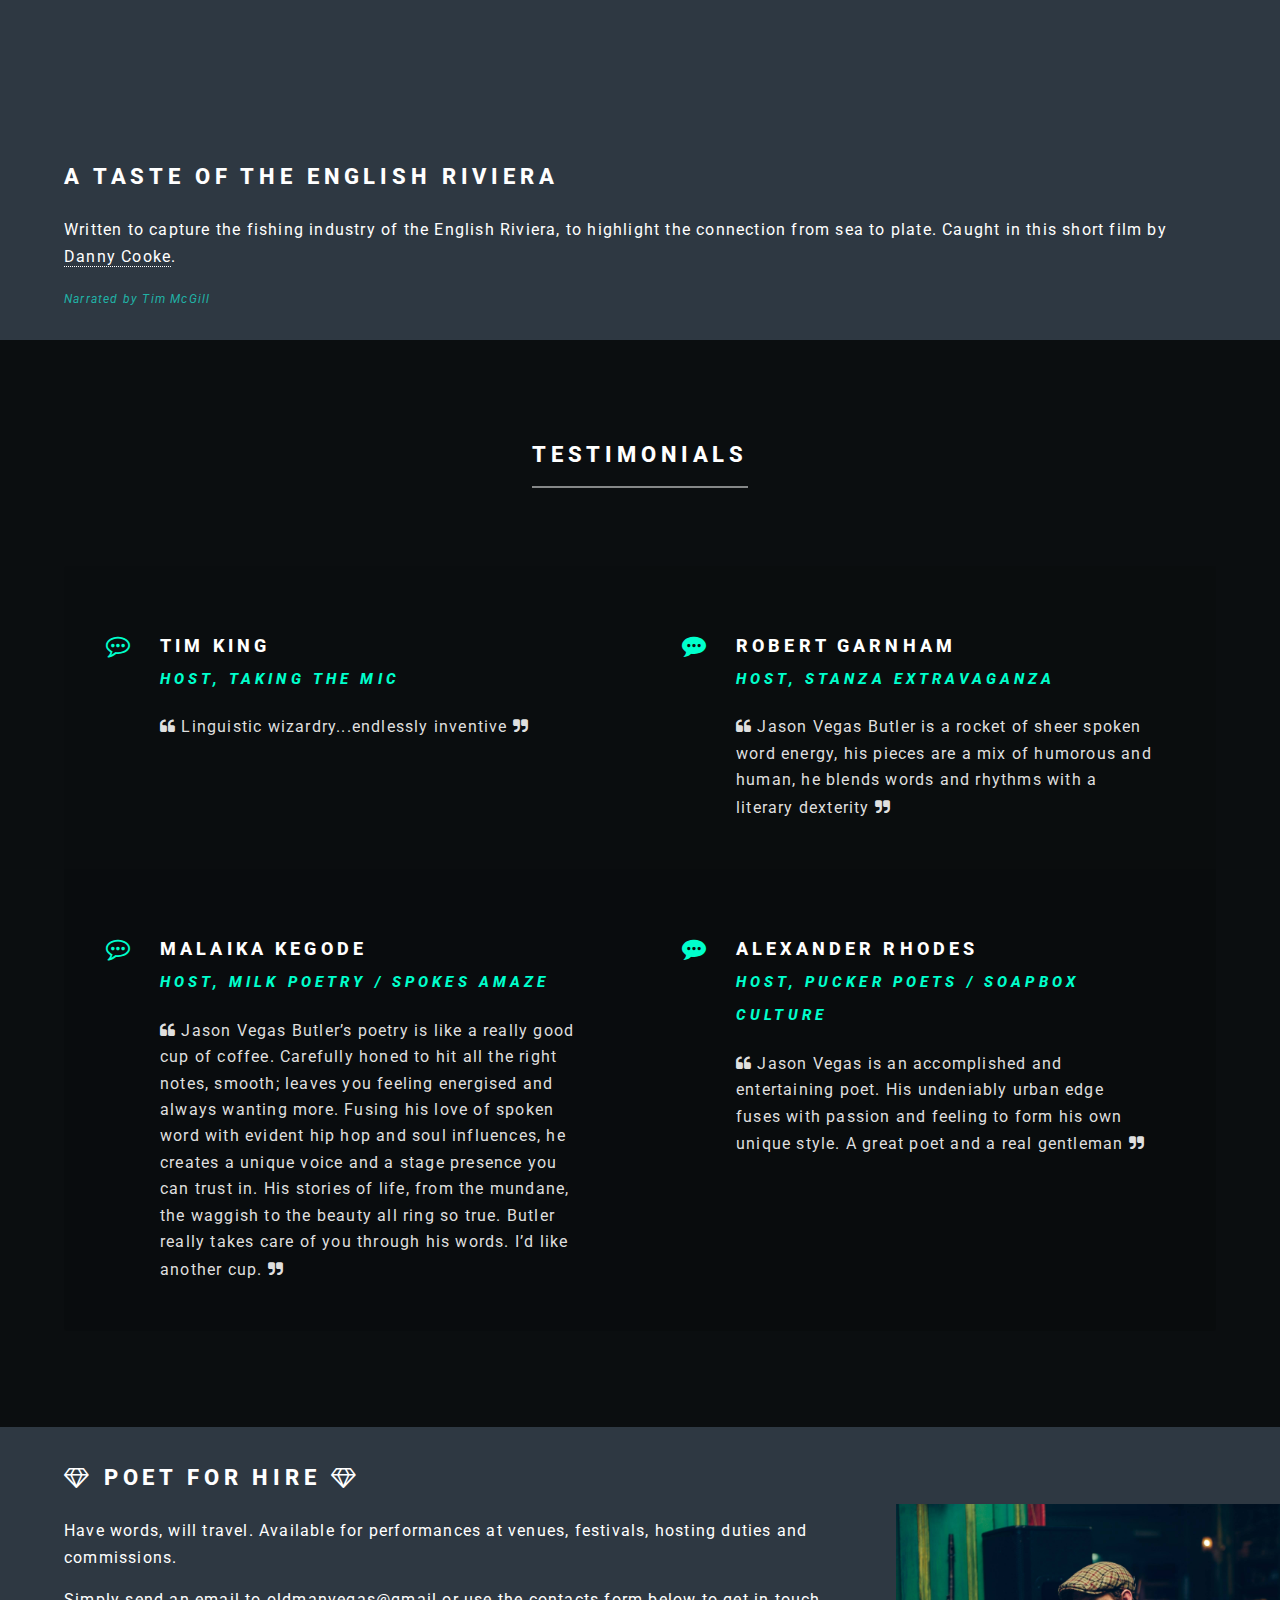
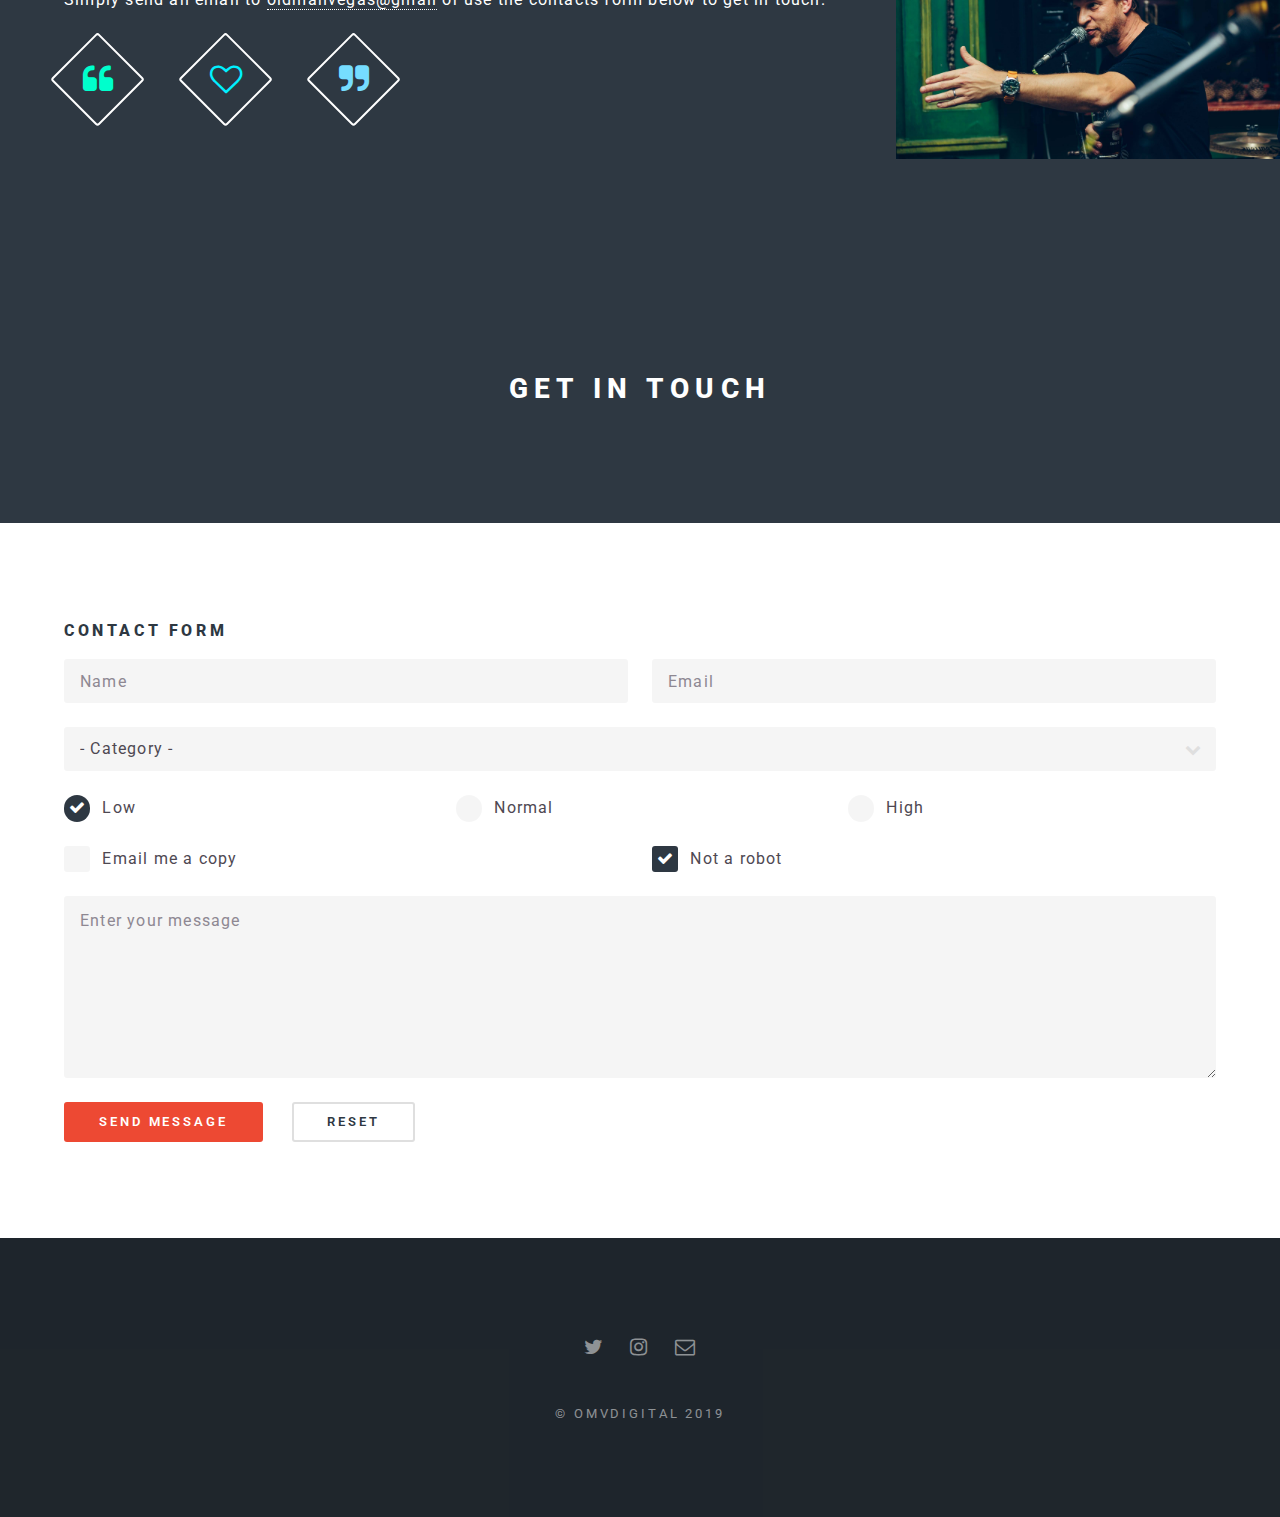
==== commit a50d461f: "Update index.html" ====
--- a/index.html
+++ b/index.html
@@ -73,7 +73,7 @@
 
 					<section id="two" class="wrapper alt style2">
 							<div class="video-responsive">
-								<iframe width="560" height="315" src="https://www.youtube.com/embed/yMNTeeLfVYQ?si=ME_jdHChpSMfknsL" title="YouTube video player" frameborder="0" allow="accelerometer; autoplay; clipboard-write; encrypted-media; gyroscope; picture-in-picture; web-share"></iframe>	
+								<iframe width="560" height="315" src="https://www.youtube.com/embed/yMNTeeLfVYQ?si=ME_jdHChpSMfknsL" title="YouTube video player" frameborder="0" allow="accelerometer; autoplay; clipboard-write; encrypted-media; gyroscope; picture-in-picture; web-share" allowfullscreen></iframe>	
 							</div>
 							<section class="spotlight">
 							
@@ -106,7 +106,7 @@
 						</section>
 
 						<div class="video-responsive">
-								<iframe width="560" height="315" src="https://www.youtube.com/embed/_G14hNu9dqs?si=Cqw3aIQZlJmVdPrQ&amp;controls=0" title="YouTube video player" frameborder="0" allow="accelerometer; autoplay; clipboard-write; encrypted-media; gyroscope; picture-in-picture; web-share" allowfullscreen></iframe>
+								<iframe width="560" height="315" src="https://www.youtube.com/embed/_G14hNu9dqs?si=Cqw3aIQZlJmVdPrQ&amp;" title="YouTube video player" frameborder="0" allow="accelerometer; autoplay; clipboard-write; encrypted-media; gyroscope; picture-in-picture; web-share" allowfullscreen></iframe>
 							</div>
 							<section class="spotlight">					
 							
@@ -117,7 +117,7 @@
 						</section>
 
 						<div class="video-responsive">
-								<iframe width="560" height="315" src="https://www.youtube.com/embed/rXtJ8RLivkg?si=jG00Gouynx_YvYgu&amp;controls=0" title="YouTube video player" frameborder="0" allow="accelerometer; autoplay; clipboard-write; encrypted-media; gyroscope; picture-in-picture; web-share" allowfullscreen></iframe>
+								<iframe width="560" height="315" src="https://www.youtube.com/embed/rXtJ8RLivkg?si=jG00Gouynx_YvYgu&amp;" title="YouTube video player" frameborder="0" allow="accelerometer; autoplay; clipboard-write; encrypted-media; gyroscope; picture-in-picture; web-share" allowfullscreen></iframe>
 							</div>
 							<section class="spotlight">					
 							
@@ -128,7 +128,7 @@
 						</section>
 
 						<div class="video-responsive">
-								<iframe width="560" height="315" src="https://www.youtube.com/embed/gW9Nd-ZIqDY?si=gF1ws8vkz6ijzdPU&amp;controls=0" title="YouTube video player" frameborder="0" allow="accelerometer; autoplay; clipboard-write; encrypted-media; gyroscope; picture-in-picture; web-share" allowfullscreen></iframe>
+								<iframe width="560" height="315" src="https://www.youtube.com/embed/gW9Nd-ZIqDY?si=gF1ws8vkz6ijzdPU&amp;" title="YouTube video player" frameborder="0" allow="accelerometer; autoplay; clipboard-write; encrypted-media; gyroscope; picture-in-picture; web-share" allowfullscreen></iframe>
 							</div>
 							<section class="spotlight">					
 							
@@ -165,7 +165,7 @@
 
 
 							<div class="video-responsive">
-								<iframe width="560" height="315" src="https://www.youtube.com/embed/6eRnVLKAtA8" frameborder="0" allowfullscreen></iframe>
+								<iframe width="560" height="315" src="https://www.youtube.com/embed/6eRnVLKAtA8" title="YouTube video player" frameborder="0" allow="accelerometer; autoplay; clipboard-write; encrypted-media; gyroscope; picture-in-picture; web-share" allowfullscreen></iframe>
 							</div>
 							<section class="spotlight">
 								
@@ -216,7 +216,7 @@
 						</section>
 							
 						<div class="video-responsive">
-								<iframe src="https://player.vimeo.com/video/312922113?color=ffffff&portrait=0" frameborder="0" webkitallowfullscreen mozallowfullscreen allowfullscreen></iframe>
+								<iframe src="https://player.vimeo.com/video/312922113" frameborder="0" allow="autoplay; fullscreen; picture-in-picture"></iframe>
 							</div>
 							<section class="spotlight">
 							
@@ -232,7 +232,7 @@
 						
 
 						<div class="'">
-								<iframe src="https://player.vimeo.com/video/651110750?h=f3e4a16cea&title=0&byline=0&portrait=0" width="640" height="320" frameborder="0" allow="autoplay; fullscreen; picture-in-picture" allowfullscreen></iframe>
+								<iframe src="https://player.vimeo.com/video/651110750"  frameborder="0" allow="autoplay; fullscreen; picture-in-picture" ></iframe>
 
 							</div>
 							<section class="spotlight">
@@ -429,7 +429,7 @@
 			<script src="assets/js/util.js"></script>
 			<!--[if lte IE 8]><script src="assets/js/ie/respond.min.js"></script><![endif]-->
 			<script src="assets/js/main.js"></script>
-			<script>
+<!-- 			<script>
 				var playerElement = document.querySelector('iframe');
 				var playerWrapper = document.querySelector('video-responsive');
 				function resizeVideo(){
@@ -439,7 +439,7 @@
 				}
 				window.addEventListener('resize', resizeVideo);
 				resizeVideo();
-			</script>
+			</script> -->
 
 	</body>
 </html>
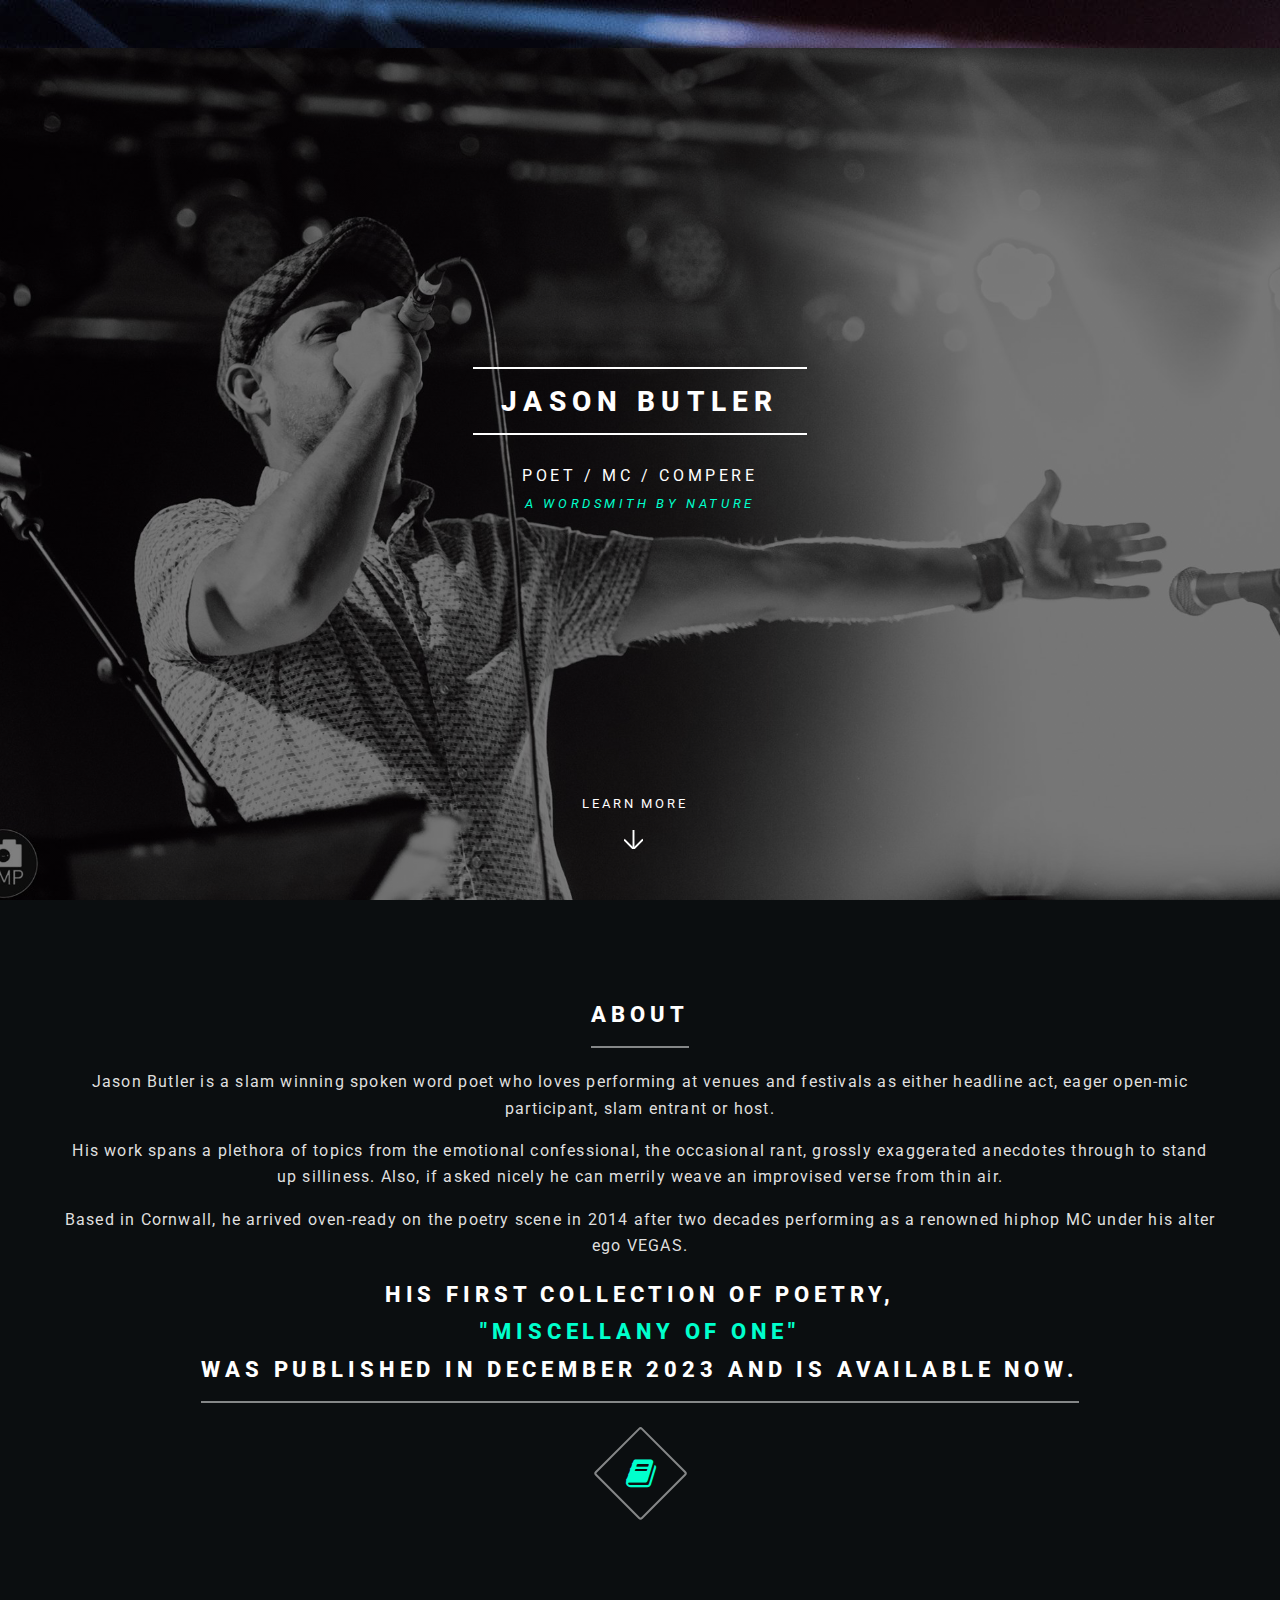
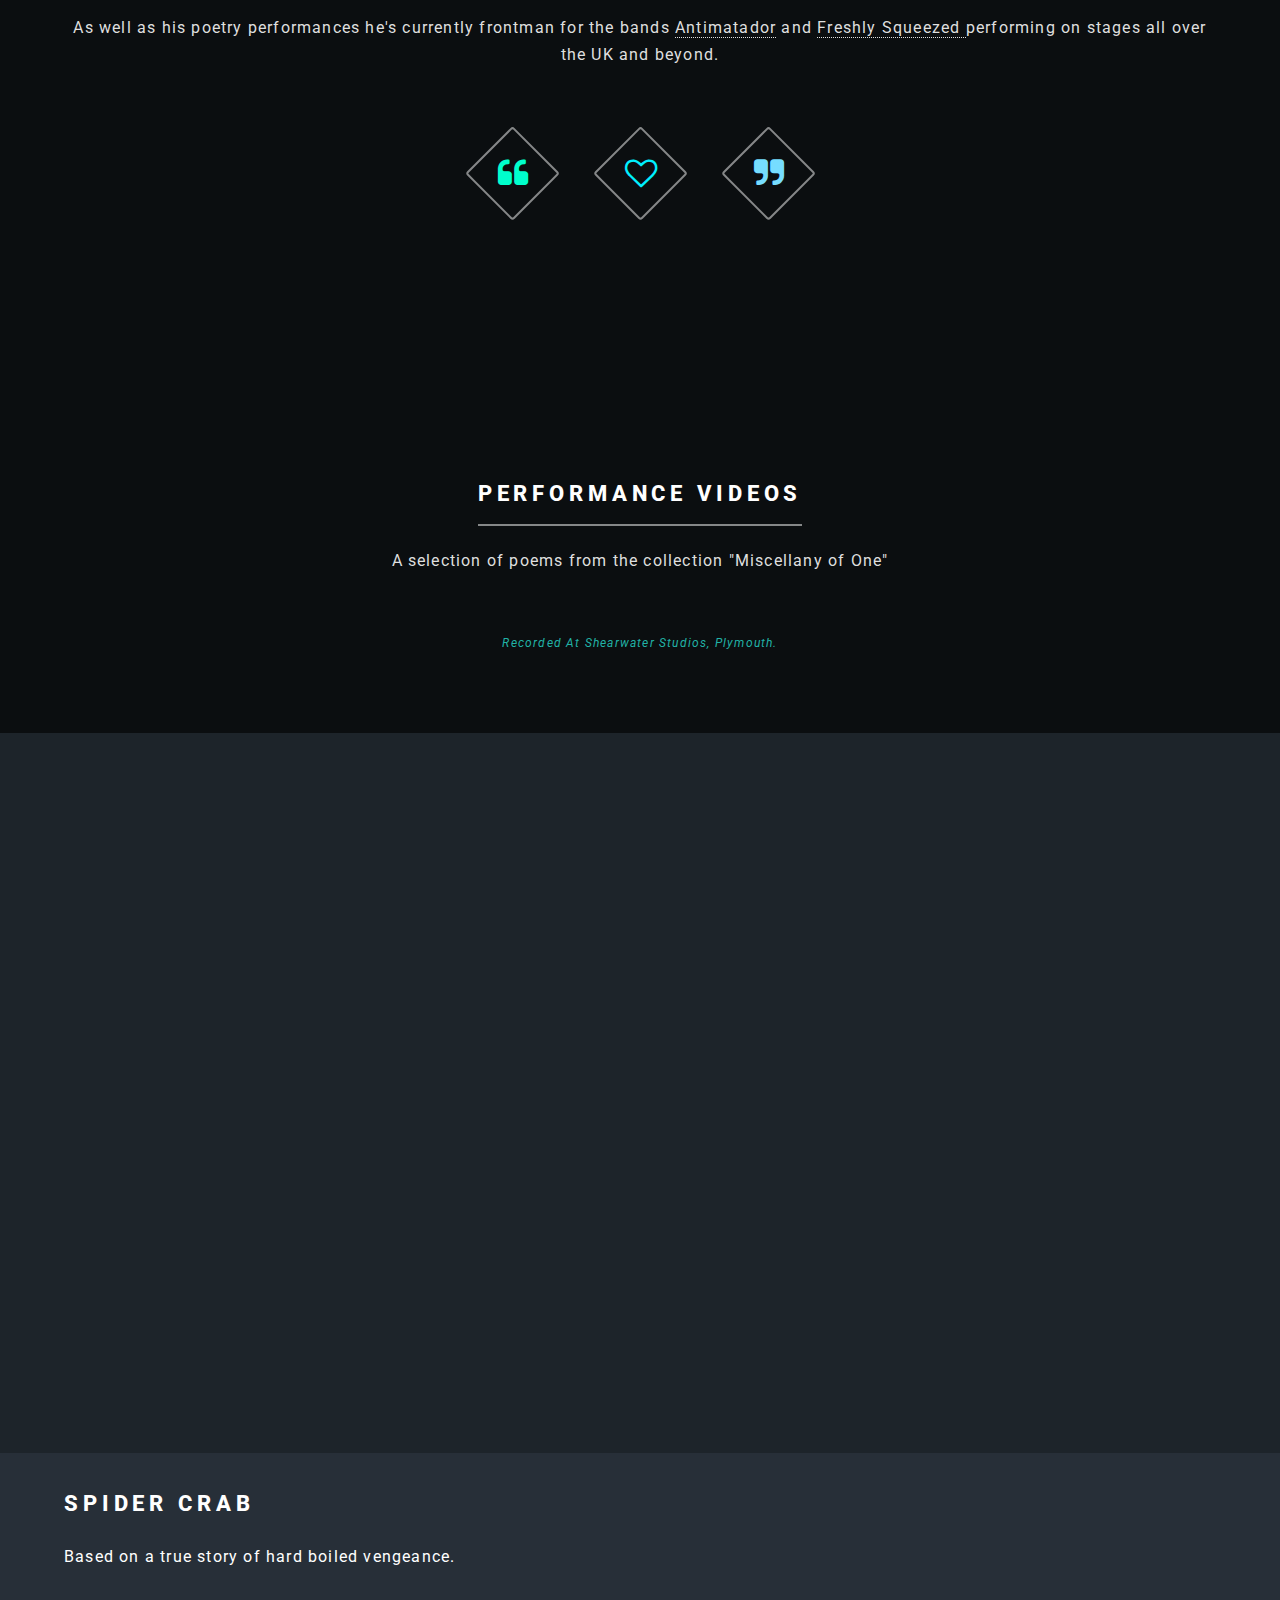
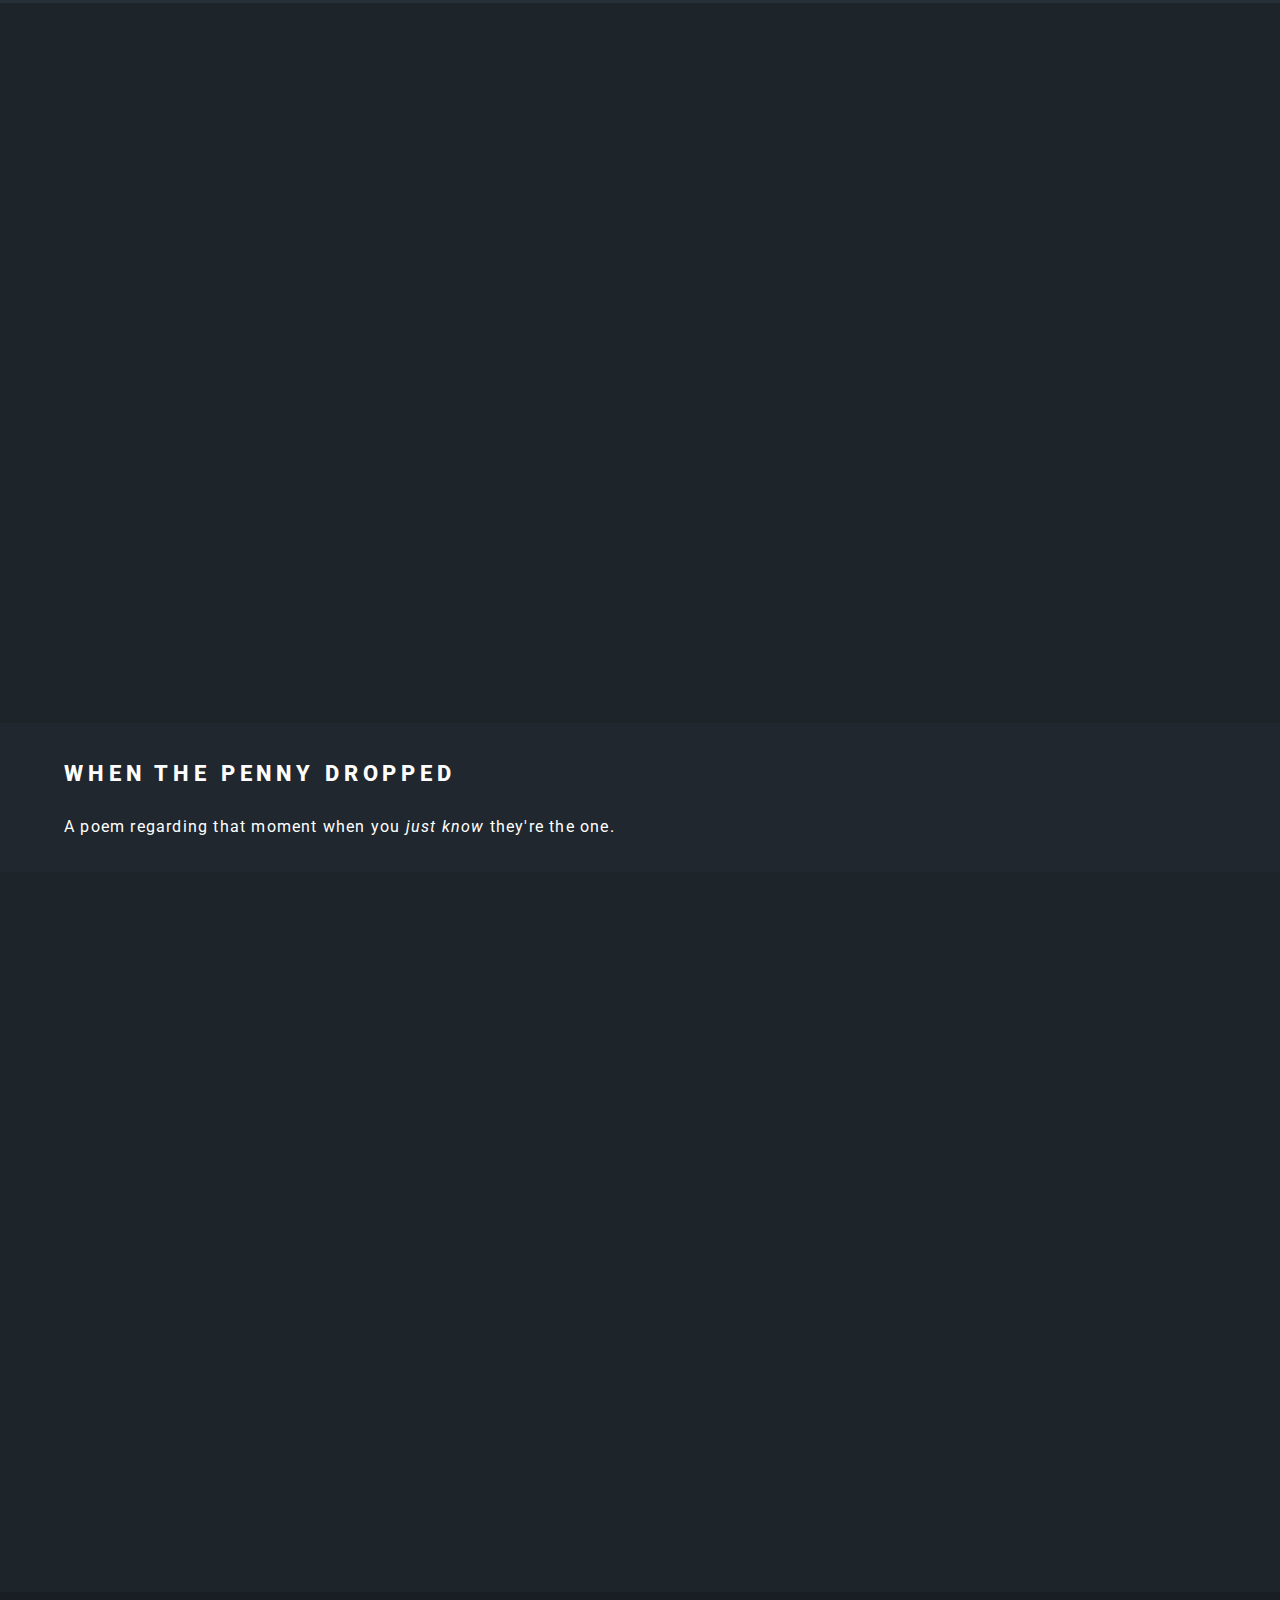
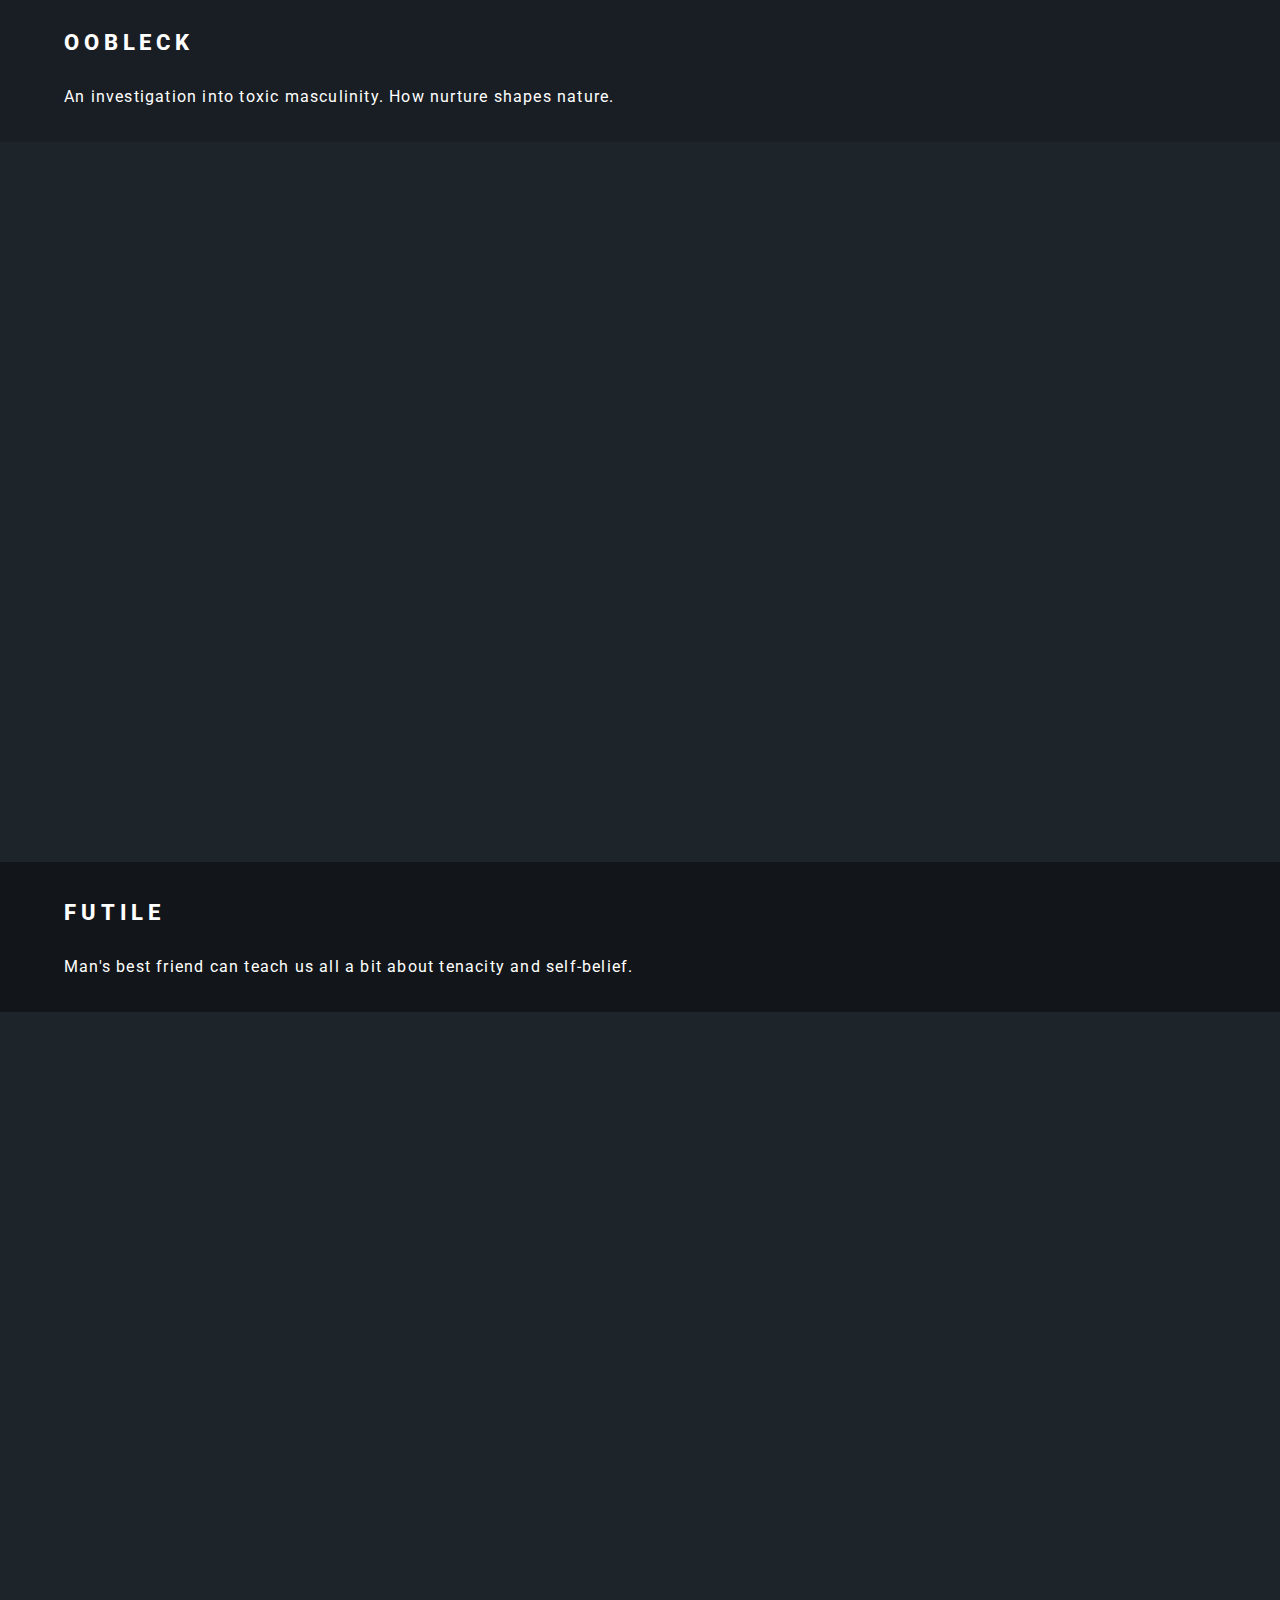
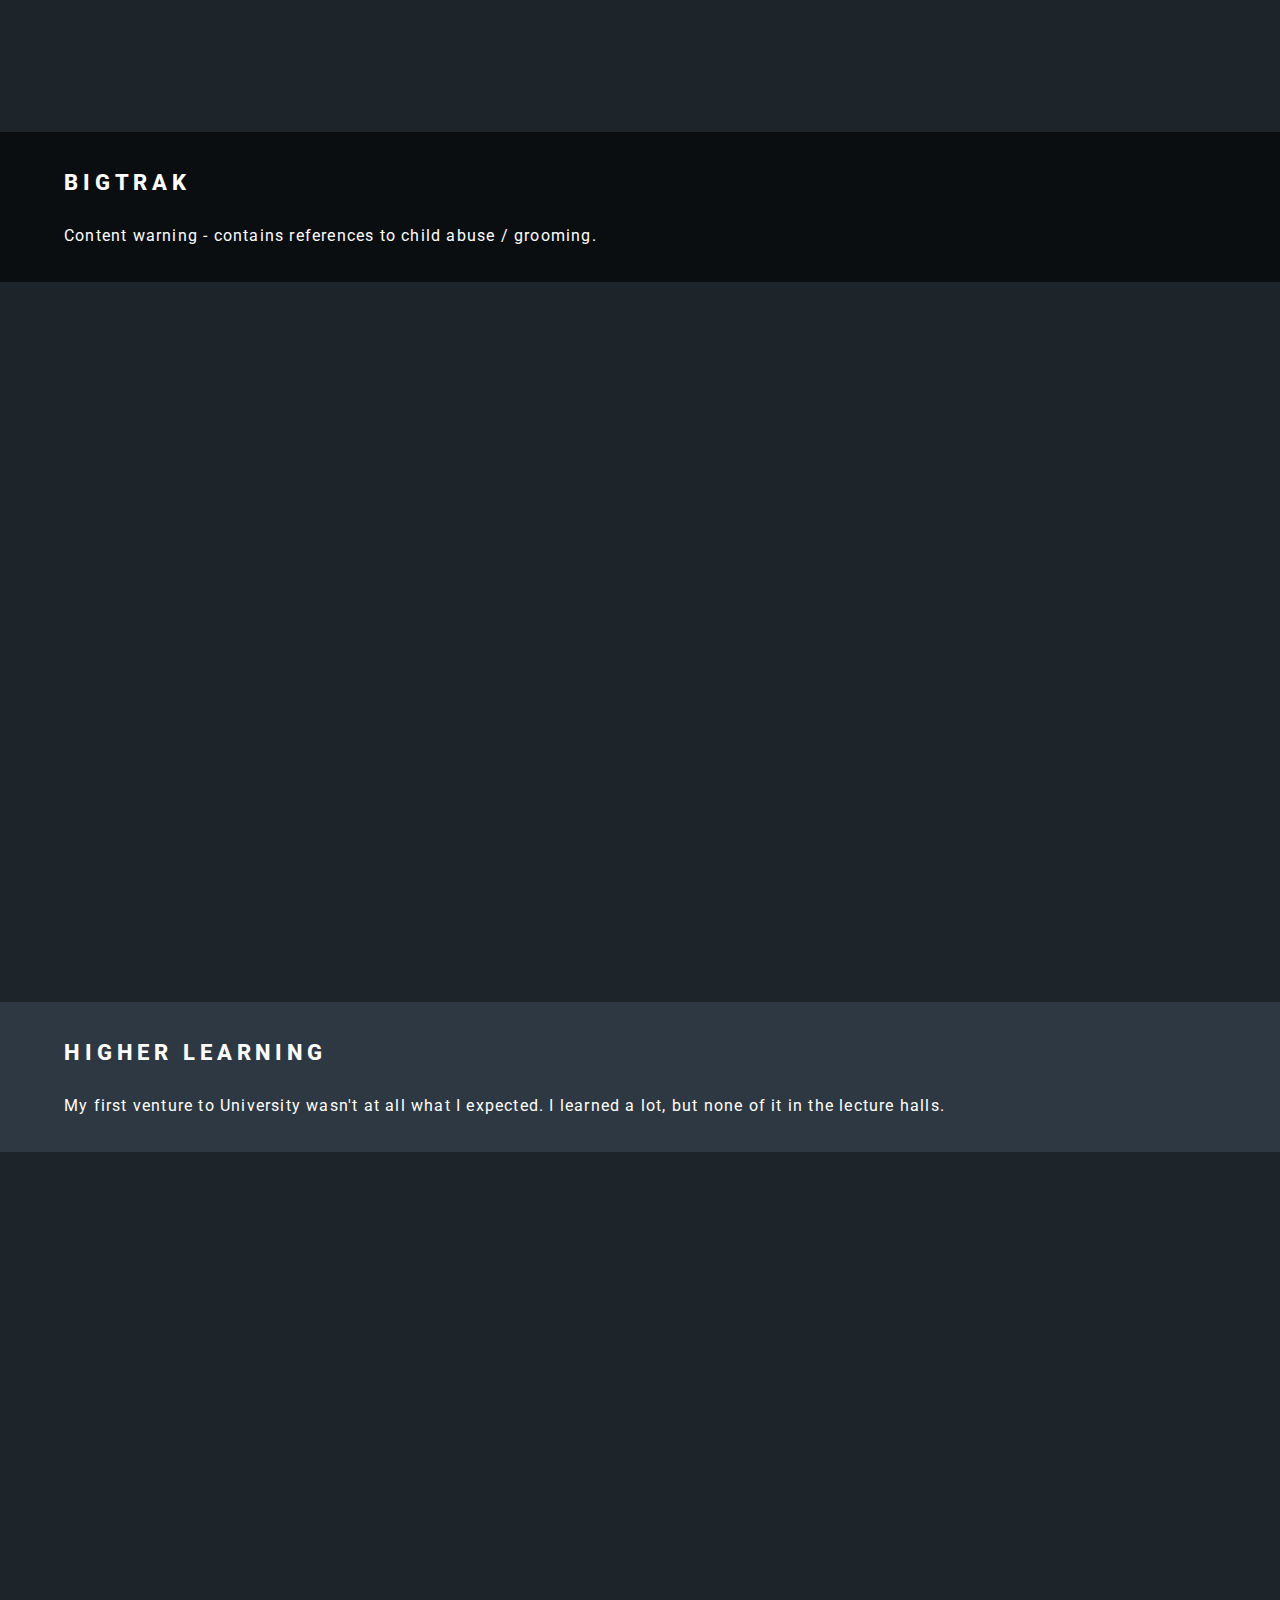
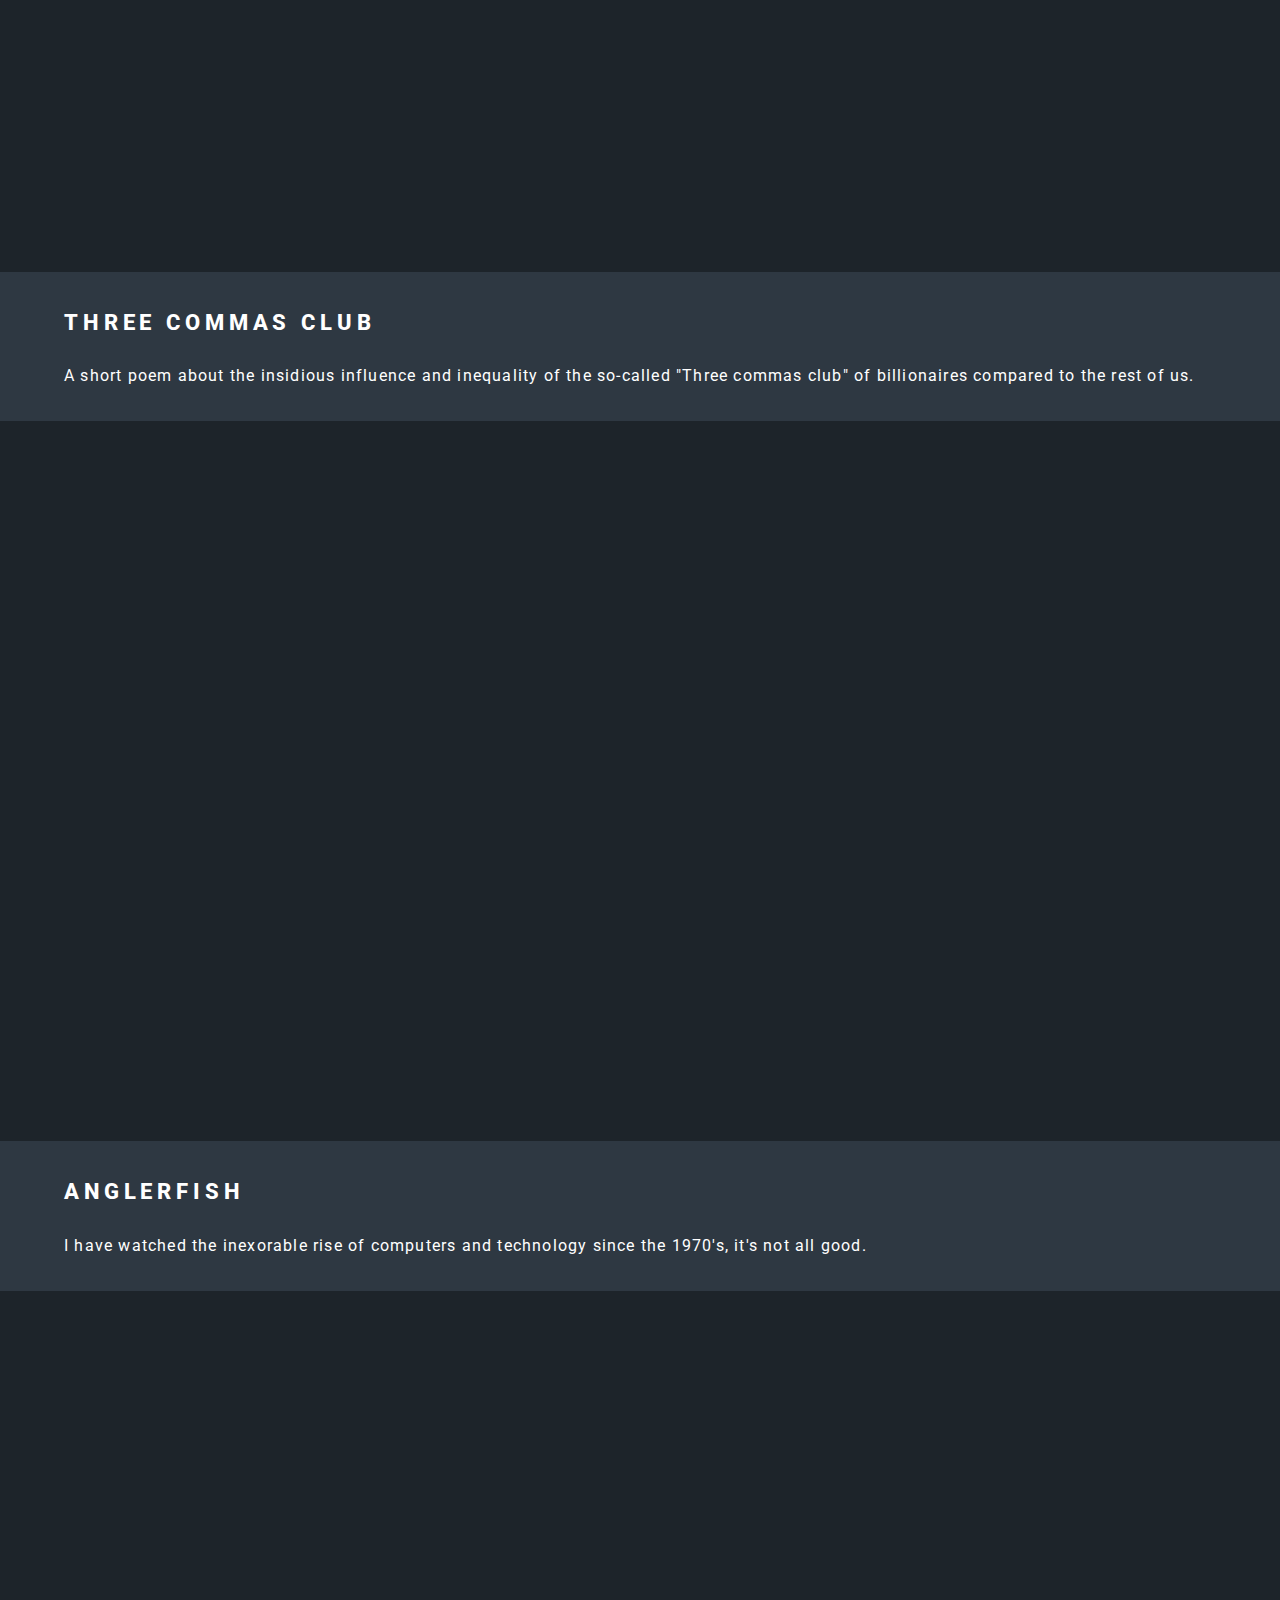
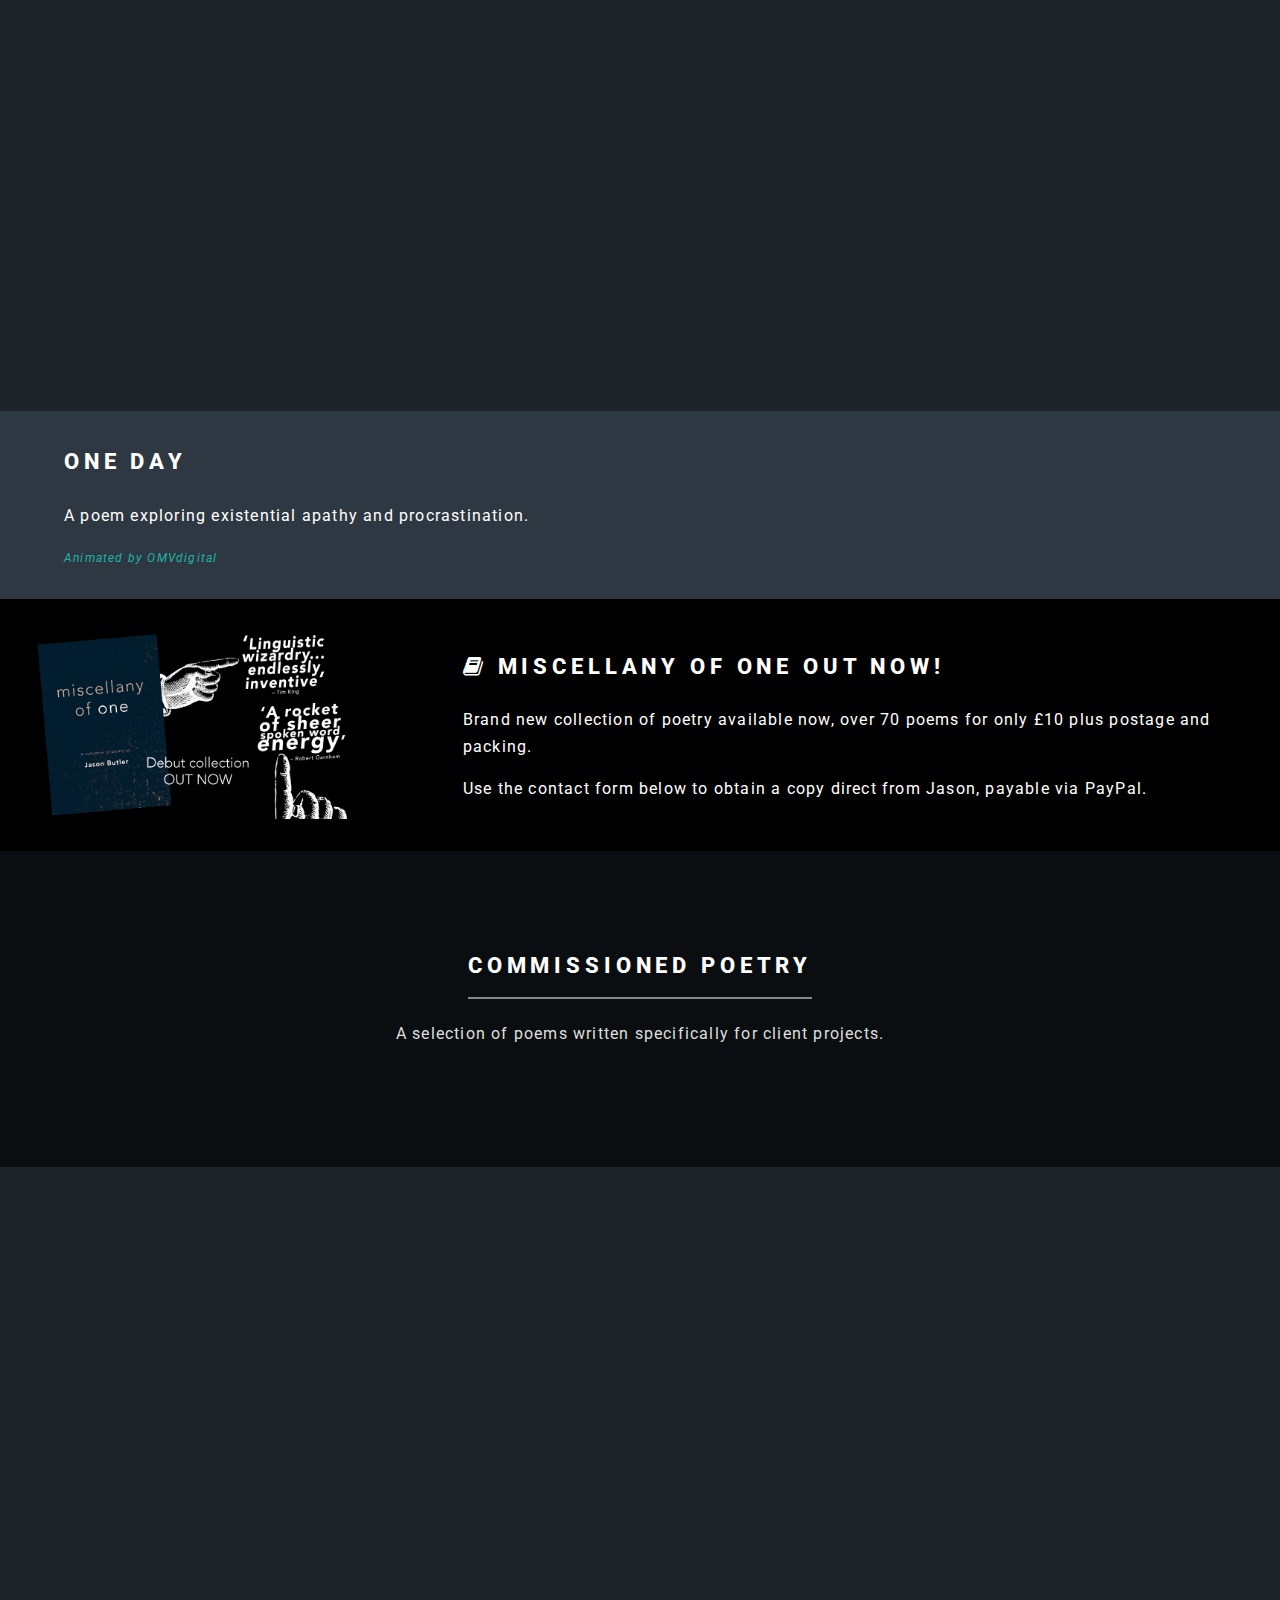
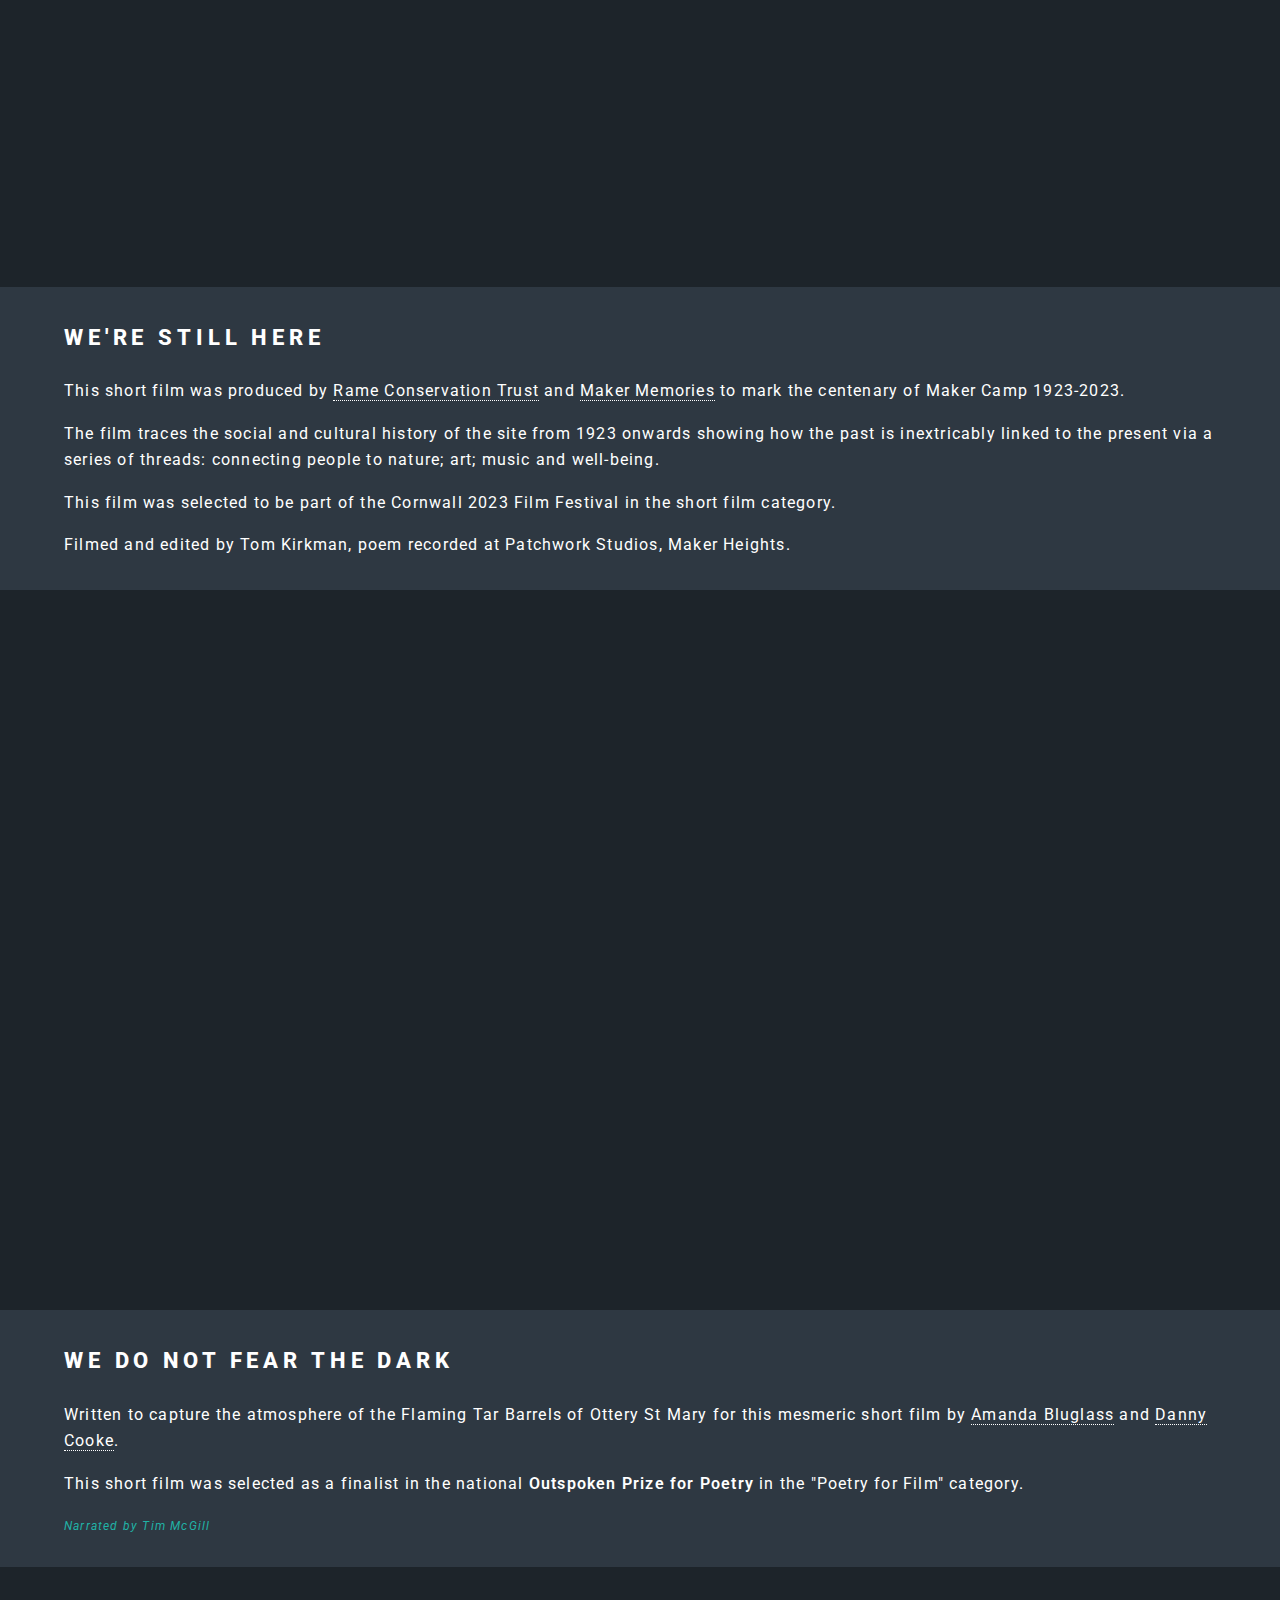
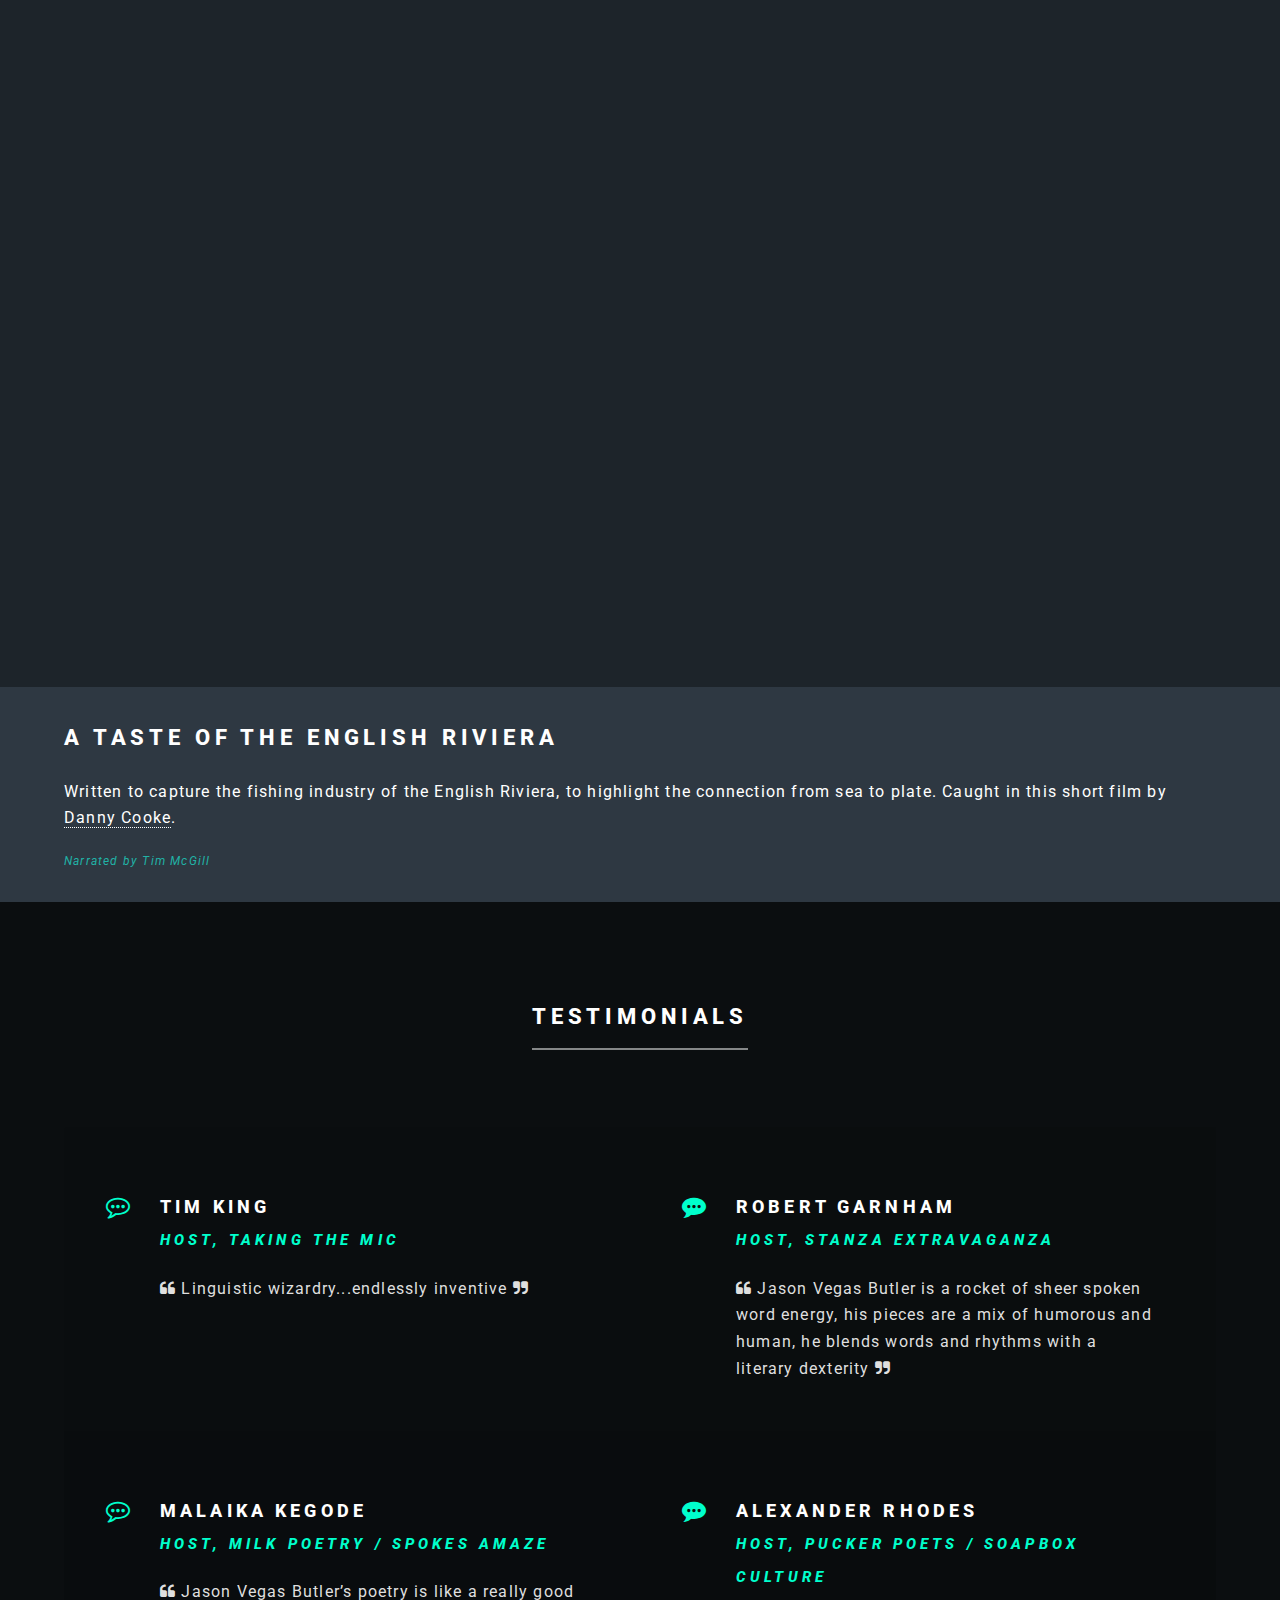
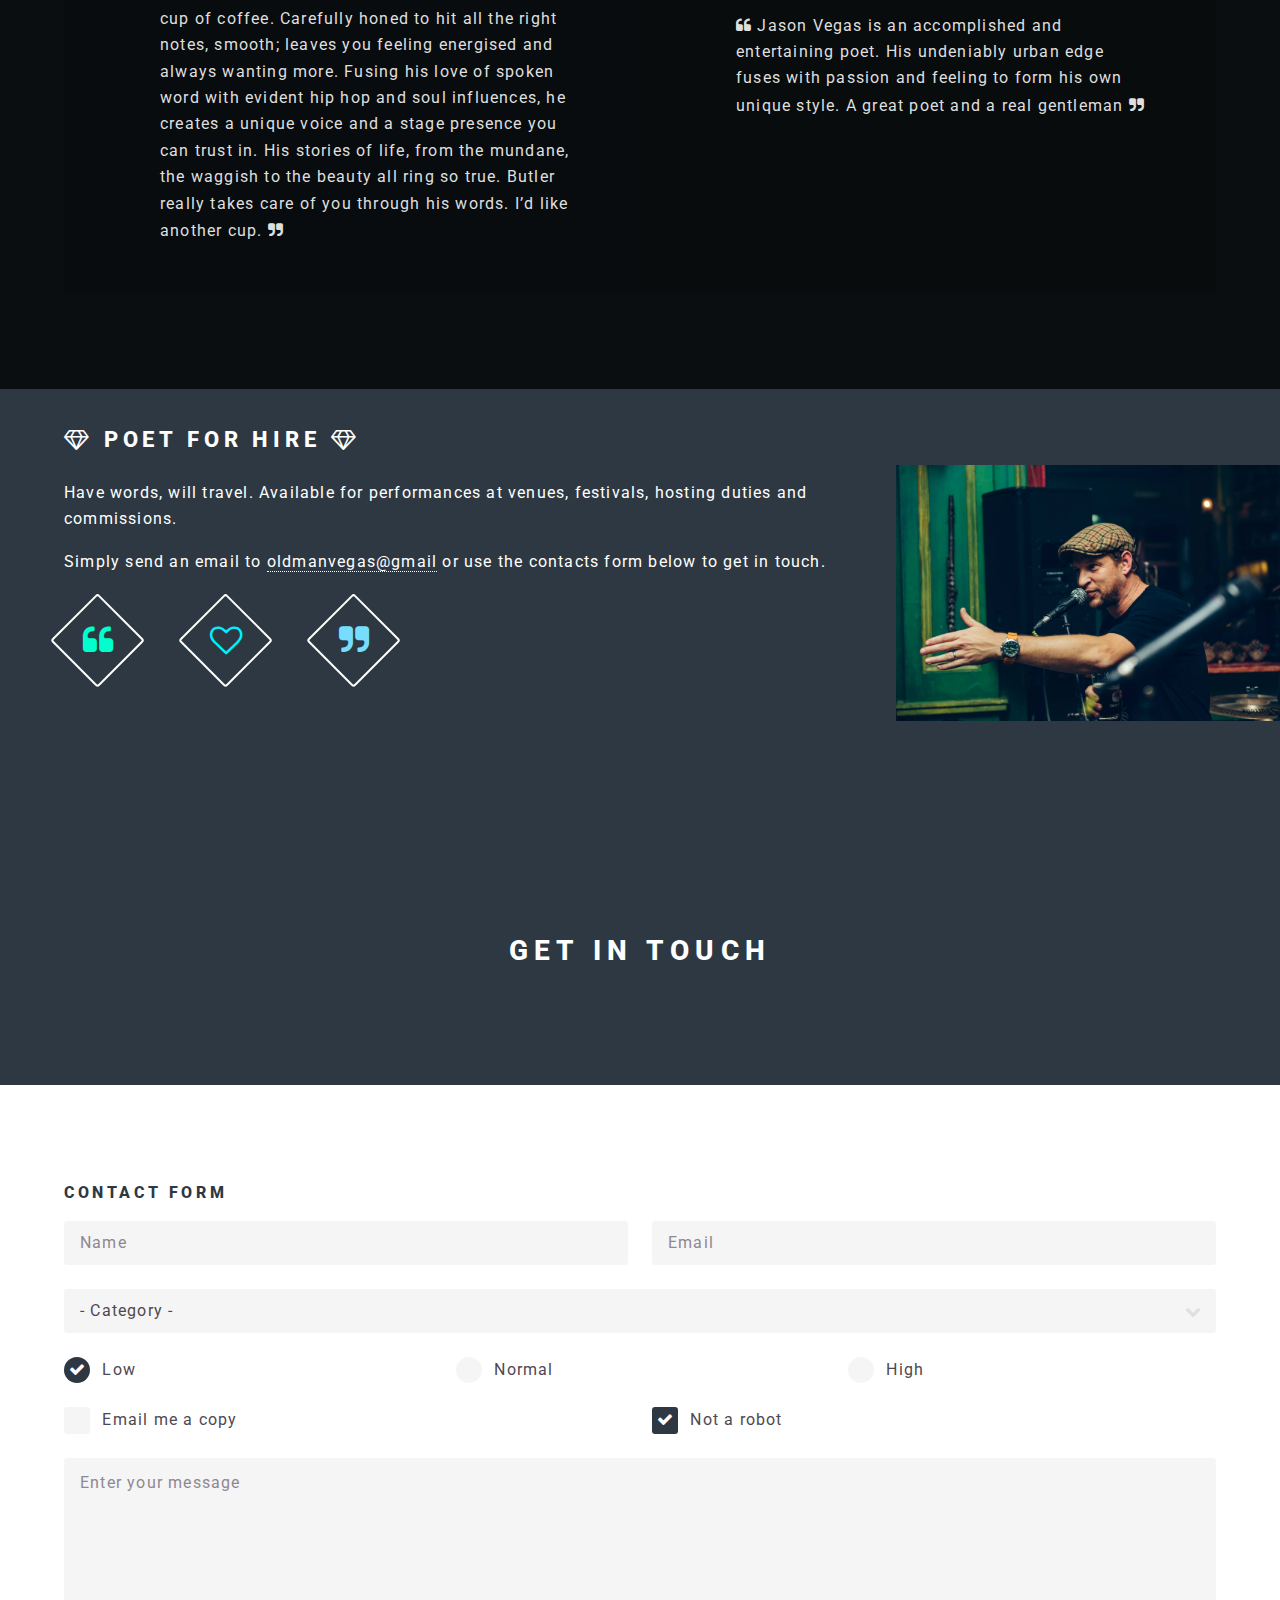
==== commit 6c0415d2: "Update index.html" ====
--- a/index.html
+++ b/index.html
@@ -231,7 +231,7 @@
 
 						
 
-						<div class="'">
+						<div class="video-responsive">
 								<iframe src="https://player.vimeo.com/video/651110750"  frameborder="0" allow="autoplay; fullscreen; picture-in-picture" ></iframe>
 
 							</div>
@@ -429,17 +429,6 @@
 			<script src="assets/js/util.js"></script>
 			<!--[if lte IE 8]><script src="assets/js/ie/respond.min.js"></script><![endif]-->
 			<script src="assets/js/main.js"></script>
-<!-- 			<script>
-				var playerElement = document.querySelector('iframe');
-				var playerWrapper = document.querySelector('video-responsive');
-				function resizeVideo(){
-					var playerWidth = playerElement.clientWidth;
-					var playerHeight = playerWidth * 9 / 16;
-					playerElement.style.height = playerHeight + 'px';
-				}
-				window.addEventListener('resize', resizeVideo);
-				resizeVideo();
-			</script> -->
 
 	</body>
 </html>
